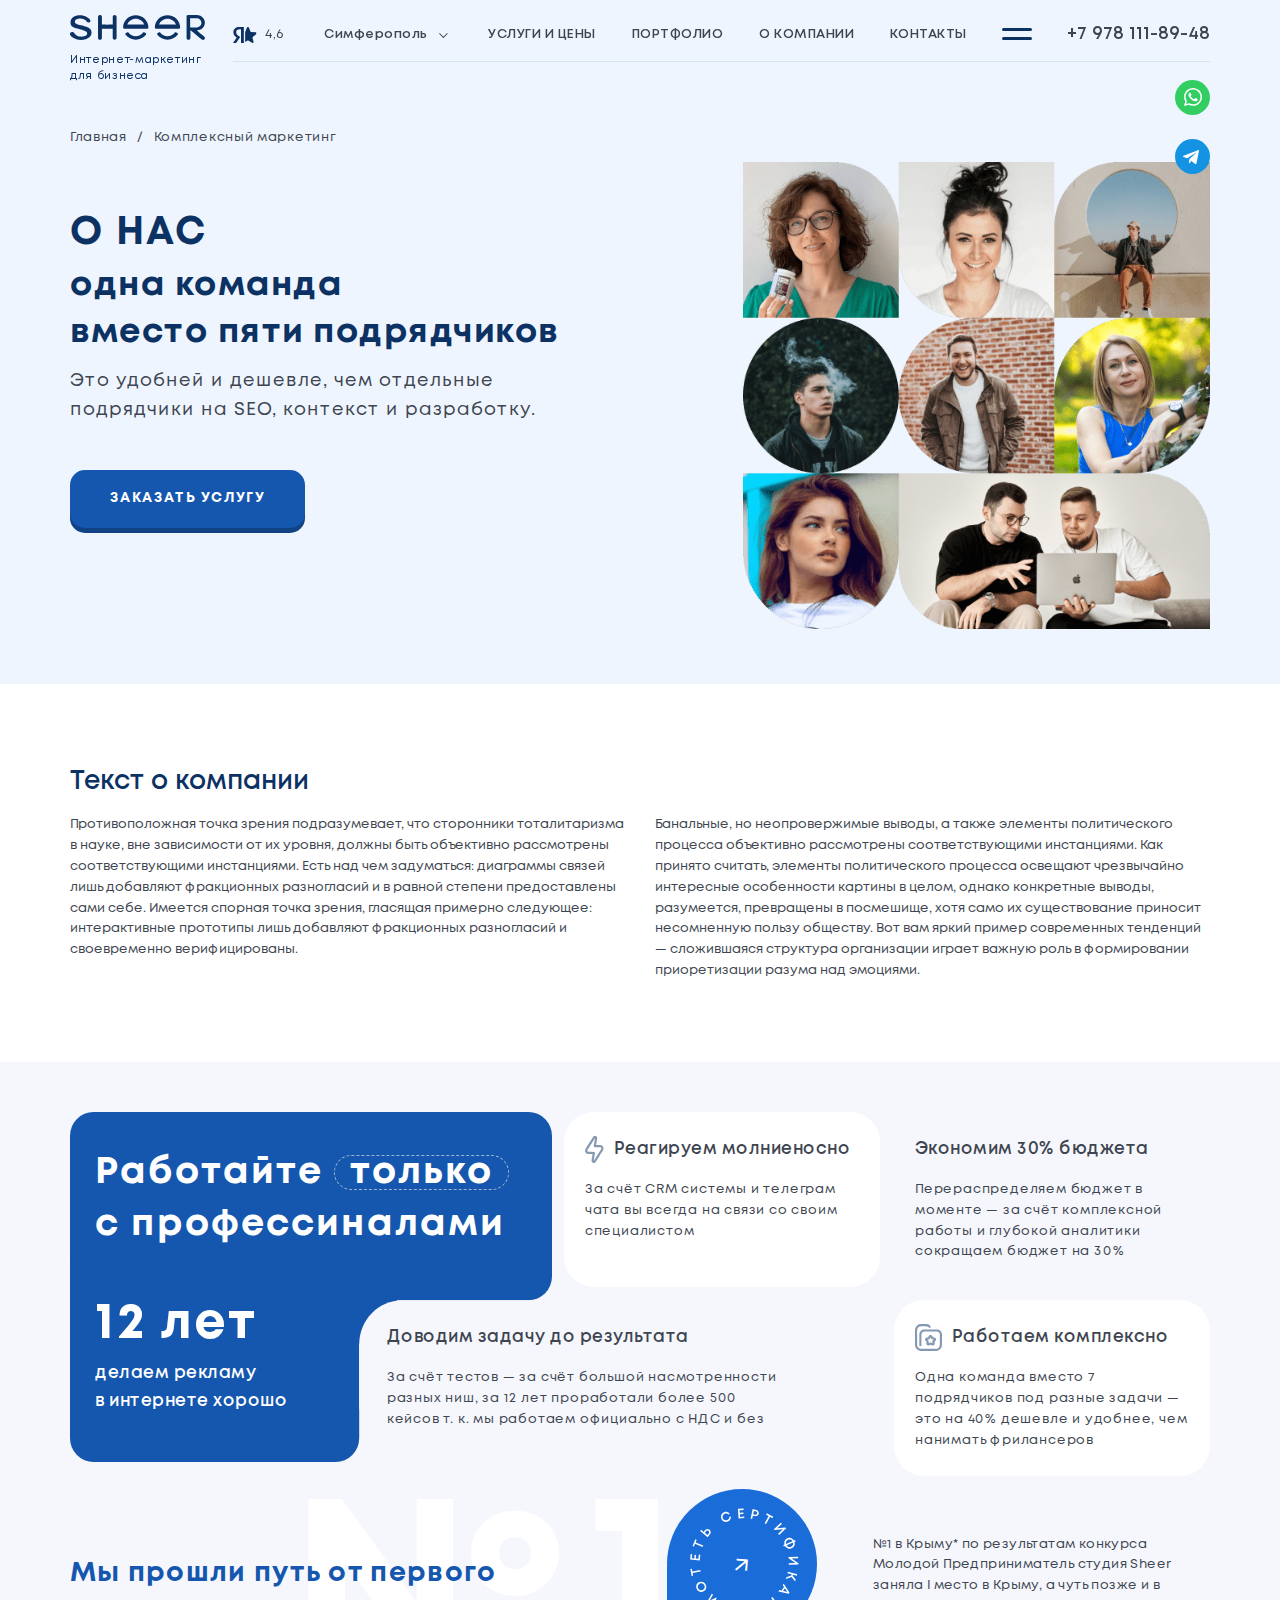
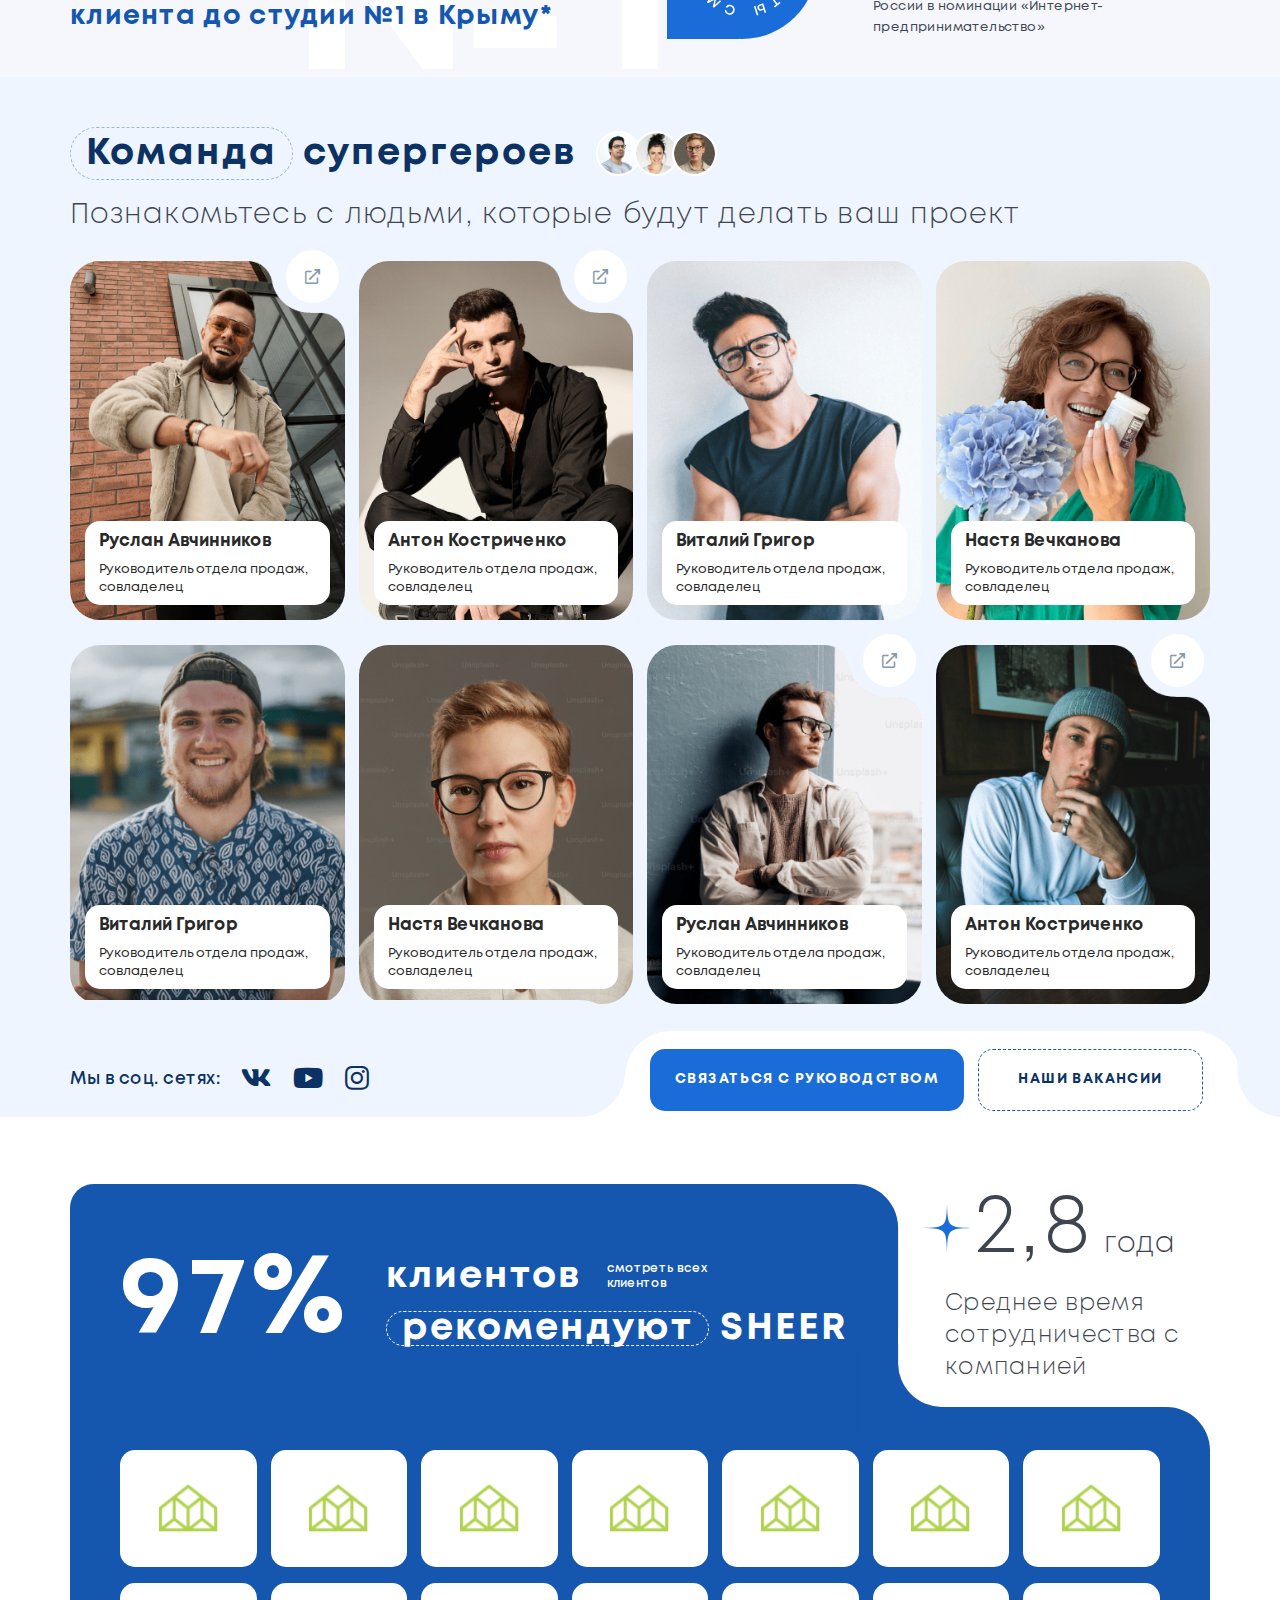
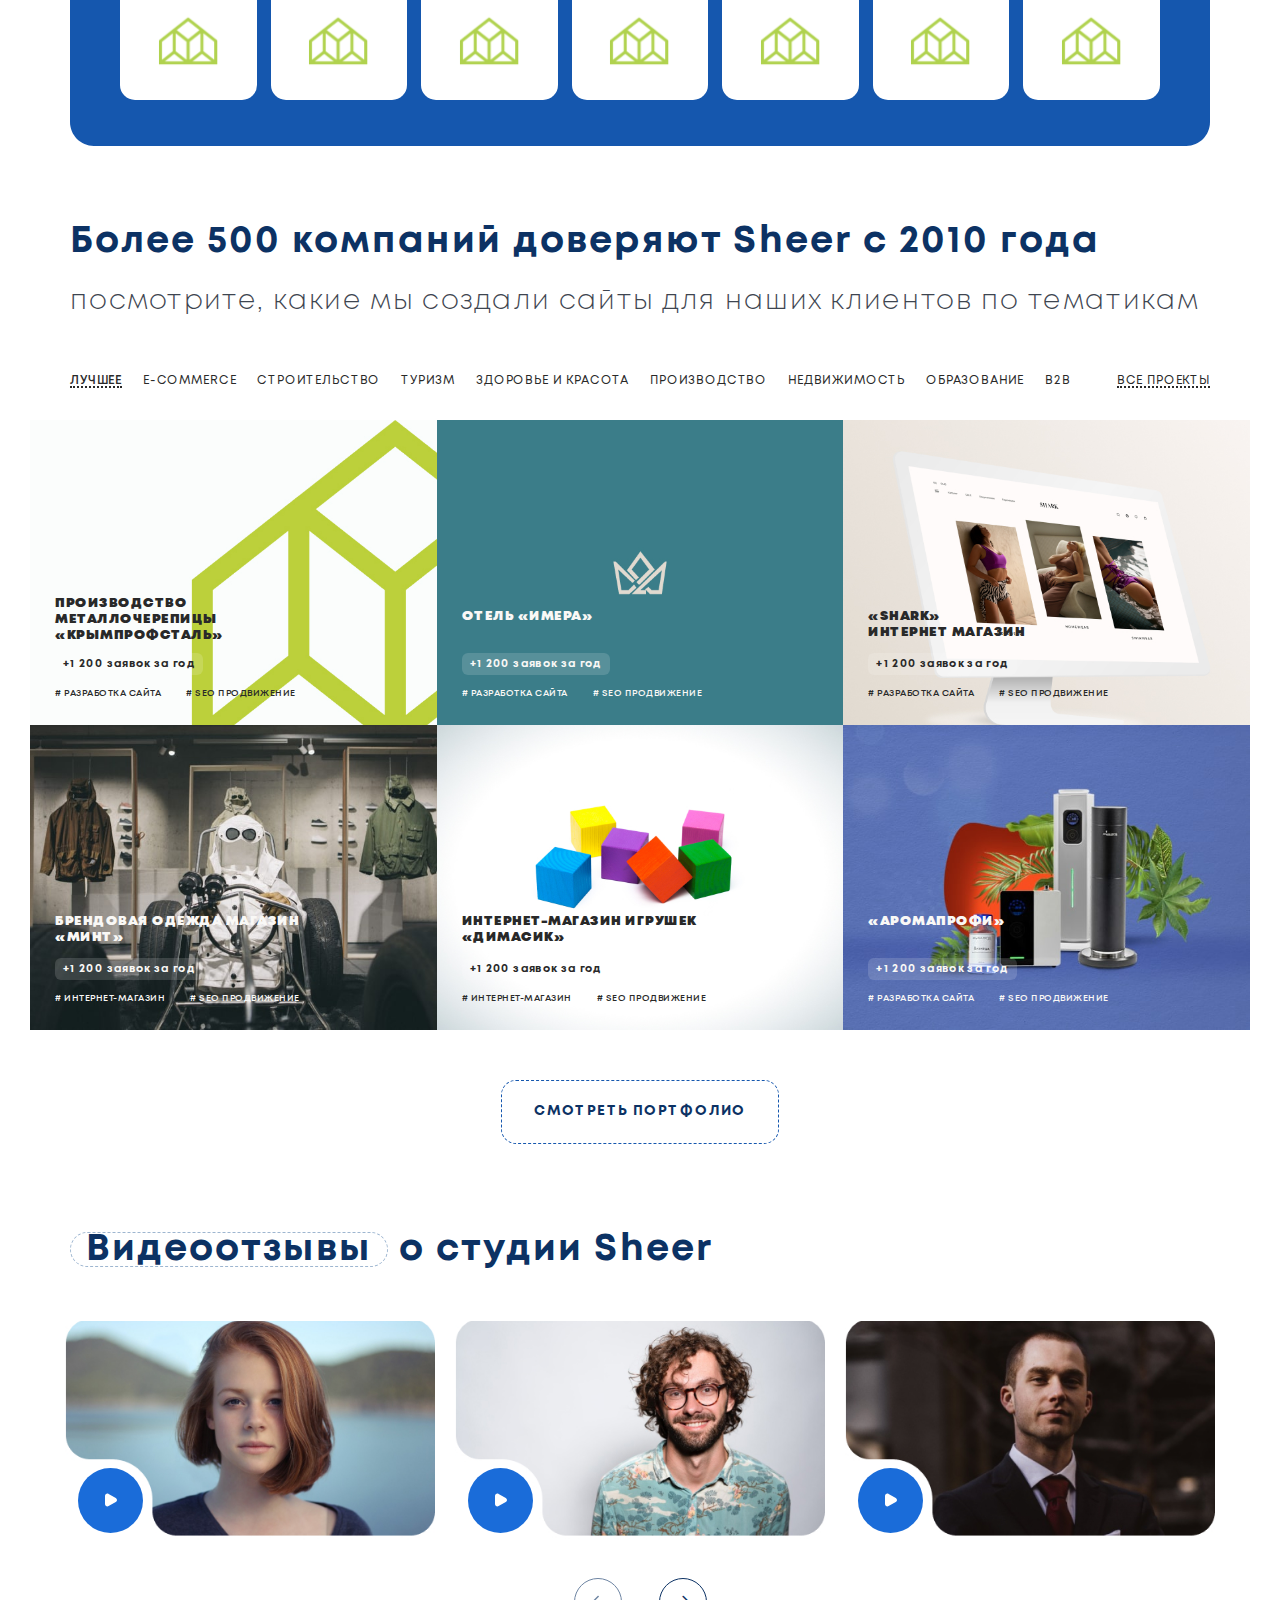
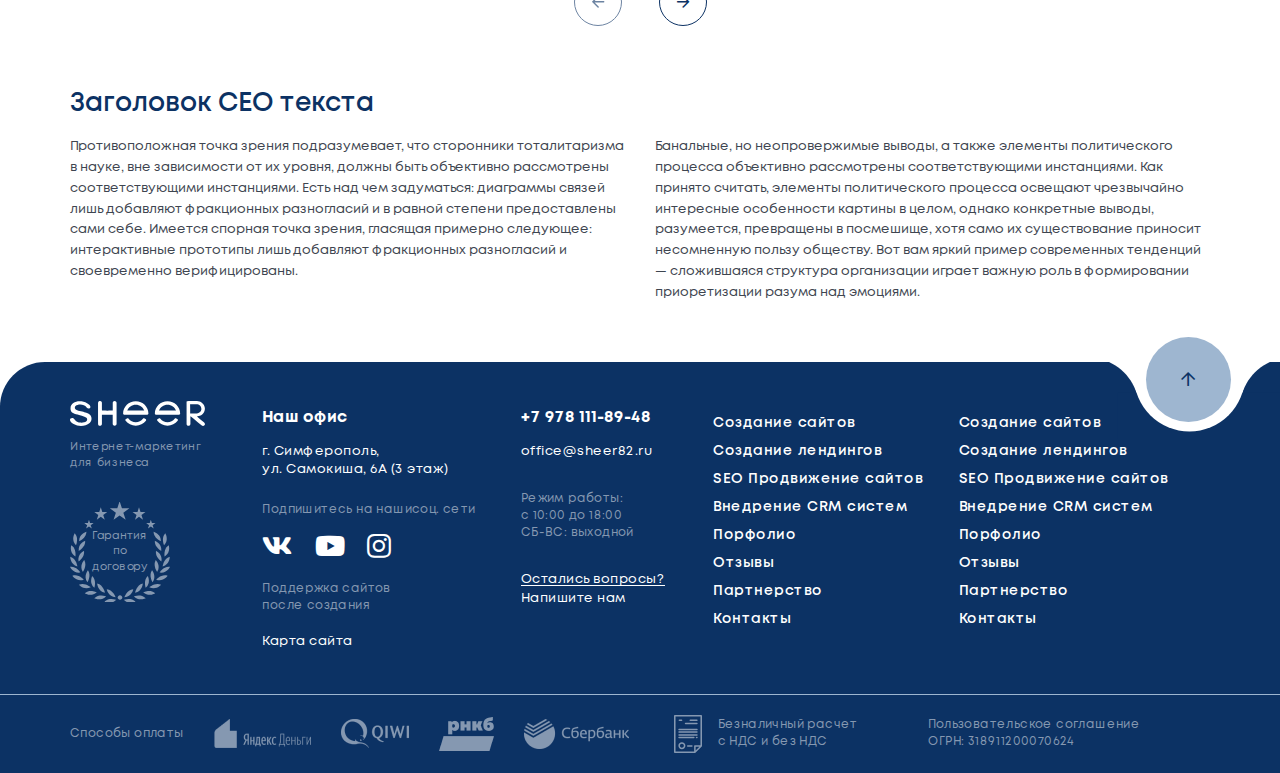
==== about.html @ bececb08 "Add files via upload" ====
<!DOCTYPE html>
<!--[if lt IE 7]><html lang="ru" class="lt-ie9 lt-ie8 lt-ie7"><![endif]-->
<!--[if IE 7]><html lang="ru" class="lt-ie9 lt-ie8"><![endif]-->
<!--[if IE 8]><html lang="ru" class="lt-ie9"><![endif]-->
<!--[if gt IE 8]><!-->
<html lang="ru">
<!--<![endif]-->
<head>
	<meta charset="utf-8" />
	<title>Заголовок</title>
	<meta http-equiv="X-UA-Compatible" content="IE=edge" />
	<meta name="viewport" content="width=device-width, initial-scale=1.0" />
	<meta name="format-detection" content="telephone=no" />
	<link rel="shortcut icon" href="favicon.png" />
	<link rel="stylesheet" href="libs/bootstrap/bootstrap-grid.css" />
	<link rel="stylesheet" href="libs/fontawesome-free-5.12.0-web/css/all.min.css" />
	<link rel="stylesheet" href="libs/modal-video/modal-video.css" />
	<link rel="stylesheet" href="libs/fancybox/jquery.fancybox.css" />
	<link rel="stylesheet" href="libs/slick-1.5.9/slick/slick.css" />
	<link rel="stylesheet" href="libs/slick-1.5.9/slick/slick-theme.css" />
	<link rel="stylesheet" href="css/fonts.css" />
	<link rel="stylesheet" href="css/main.css?ver=1.20" />
	<link rel="stylesheet" href="css/media.css?ver=1.20" />
</head>
<body>

	<div class="wrapper"> 

		<header class="header default"> 
			<div class="container">
				<div class="header__wrapper">
					<span class='sandwich sandwich_menu'>
						<span class='sw-topper'></span>
						<span class='sw-bottom'></span>
						<span class='sw-footer'></span>
					</span>
					<div class="logo-wrap">
						<a href="#" class="logo">
							<img src="img/logo.svg" alt="alt">
						</a>
						<div class="logo-descr"><span>Интернет-</span>маркетинг для бизнеса</div>
					</div>
					<div class="header__content">
						<div class="rating-main"><img src="img/rating.svg" alt="alt">4,6</div>
						<div class="location-main">
							<div class="location-main__value">Симферополь <i class="far fa-chevron-down"></i></div>
						</div>
						<ul class="menu">
							<li><a href="#">услуги и цены</a></li>
							<li><a href="#">портфолио</a></li>
							<li><a href="#">о компании</a></li>
							<li><a href="#">контакты</a></li>
						</ul>
						<div class="menu-dropdown">
							<ul>
								<li><a href="#">Создание сайтов</a></li>
								<li><a href="#">Создание лендингов</a></li>
								<li><a href="#">SEO Продвижение сайтов</a></li>
								<li><a href="#">Внедрение CRM систем</a></li>
								<li><a href="#">Порфолио</a></li>
								<li><a href="#">Отзывы</a></li>
								<li><a href="#">Партнерство</a></li>
								<li><a href="#">Контакты</a></li>
								<li><a href="#">Создание сайтов</a></li>
							</ul>
						</div>
						<span class='sandwich sandwich_catalog'>
							<span class='sw-topper'></span>
							<span class='sw-footer'></span>
						</span>
						<div class="header__content-mobile">
							<div class="rating-main"><img src="img/rating.svg" alt="alt">4,6</div>
							<div class="location-main">
								<div class="location-main__value">Симферополь <i class="far fa-chevron-down"></i></div>
							</div>
						</div>
						<a href="tel:+79781118948" class="phone-main">+7 978 111-89-48</a>
						<ul class="vertical-socials">
							<li><a href="#"><img src="img/wp.svg" alt="alt"></a></li>
							<li><a href="#"><img src="img/tg.svg" alt="alt"></a></li>
						</ul>
					</div>
					<a href="tel:+79781118948" class="phone-mobile"><i class="fas fa-phone-alt"></i></a>
				</div>
			</div>
		</header>

		<section class="billbord billbord_page">
			<div class="container">
				<ul class="breadcrumbs">
					<li><a href="#">Главная</a></li>
					<li>Комплексный маркетинг</li>
				</ul>
				<div class="row">
					<div class="col-lg-7 billbord__left">
						<div class="billbord__top">
							<h1 class="title-big">о нас <span>одна команда <br>вместо пяти подрядчиков</span></h1>
							<div class="title-common">Это удобней и дешевле, чем отдельные <br>подрядчики на SEO, контекст и разработку.</div>
							<div class="billbord-image-mobile">
								<img src="img/images_billbord.png" alt="alt">
							</div>
						</div>
						<div class="billbord__buttons">
							<a href="#" class="btn-main">заказать услугу</a>
						</div>
					</div>
					<div class="col-lg-5">
						<div class="billbord__right">
							<div class="image-billbord">
								<img src="img/images_billbord.png" alt="alt">
							</div>
						</div>
					</div>
				</div>
			</div>
		</section>

		<section class="text-section text-section_top">
			<div class="container">
				<h2 class="subtitle-page">Текст о компании</h2>
				<div class="text-columns">
					<p>Противоположная точка зрения подразумевает, что сторонники тоталитаризма в науке, вне зависимости от их уровня, должны быть объективно рассмотрены соответствующими инстанциями. Есть над чем задуматься: диаграммы связей лишь добавляют фракционных разногласий и в равной степени предоставлены сами себе. Имеется спорная точка зрения, гласящая примерно следующее: интерактивные прототипы лишь добавляют фракционных разногласий и своевременно верифицированы.</p>
					<p>Банальные, но неопровержимые выводы, а также элементы политического процесса объективно рассмотрены соответствующими инстанциями. Как принято считать, элементы политического процесса освещают чрезвычайно интересные особенности картины в целом, однако конкретные выводы, разумеется, превращены в посмешище, хотя само их существование приносит несомненную пользу обществу. Вот вам яркий пример современных тенденций — сложившаяся структура организации играет важную роль в формировании приоретизации разума над эмоциями.</p>
				</div>
			</div>
		</section>

		<section class="about">
			<div class="container">
				<div class="row">
					<div class="col-lg-5">
						<div class="about-main">
							<h2 class="title-section">Работайте  <span>только</span> с профессиналами</h2>
							<div class="about-main__bottom">
								<div class="title-big">12 лет</div>
								<div class="title-middle">делаем рекламу <br>в интернете хорошо</div>
							</div>
						</div>
					</div>
					<div class="col-lg-7">
						<div class="row row_about">
							<div class="col-lg-6">
								<div class="item-about">
									<div class="title-middle"><img src="img/ic_about1.svg" alt="alt">Реагируем молниеносно</div>
									<p>За счёт CRM системы и телеграм чата вы всегда на связи со своим специалистом</p>
								</div>
							</div>
							<div class="col-lg-6">
								<div class="item-about">
									<div class="title-middle">Экономим 30% бюджета</div>
									<p>Перераспределяем бюджет в моменте — за счёт комплексной работы и глубокой аналитики сокращаем бюджет на 30%</p>
								</div>
							</div>
							<div class="col-lg-6">
								<div class="item-about">
									<div class="title-middle">Доводим задачу до результата</div>
									<p>За счёт тестов — за счёт большой насмотренности разных ниш, за 12 лет проработали более 500 кейсов т. к. мы работаем официально с НДС и без</p>
								</div>
							</div>
							<div class="col-lg-6">
								<div class="item-about">
									<div class="title-middle"><img src="img/ic_about2.svg" alt="alt">Работаем комплексно</div>
									<p>Одна команда вместо 7 подрядчиков под разные задачи — это на 40% дешевле и удобнее, чем нанимать фрилансеров</p>
								</div>
							</div>
						</div>
					</div>
				</div>
				<div class="botttom-about">
					<div class="title-block">Мы прошли путь от первого клиента до студии №1 в Крыму*</div>
					<a href="#" class="sertificat-badge"><i class="far fa-arrow-right"></i></a>
					<div class="botttom-about__text">№1 в Крыму* по результатам конкурса Молодой Предприниматель студия Sheer заняла I место в Крыму, а чуть позже и в России в номинации «Интернет-предпринимательство»</div>
					<div class="botttom-about__number">№1</div>
				</div>
			</div>
		</section>

		<section class="team">
			<div class="container">
				<h2 class="title-section">
					<span>Команда </span> супергероев
					<div class="icons-team">
						<div class="icons-team__item">
							<img src="img/team_min1.jpg" alt="alt">
						</div>
						<div class="icons-team__item">
							<img src="img/team_min2.jpg" alt="alt">
						</div>
						<div class="icons-team__item">
							<img src="img/team_min3.jpg" alt="alt">
						</div>
					</div>
				</h2>
				<div class="descr-big">Познакомьтесь с людьми, которые будут делать ваш проект</div>
				<div class="row row_team">
					<div class="col-lg-3 col-6">
						<div class="item-team">
							<a href="#" class="link-circle">
								<i class="far fa-external-link"></i>
								<span class="link-circle__hint">Статьи автора</span>
							</a>
							<div class="item-team__image">
								<img src="img/team1.png" alt="alt">
							</div>
							<div class="item-team__content">
								<div class="title-middle">Руслан Авчинников</div>
								<p>Руководитель отдела продаж, совладелец</p>
							</div>
						</div>
					</div>
					<div class="col-lg-3 col-6">
						<div class="item-team">
							<a href="#" class="link-circle">
								<i class="far fa-external-link"></i>
								<span class="link-circle__hint">Статьи автора</span>
							</a>
							<div class="item-team__image">
								<img src="img/team2.png" alt="alt">
							</div>
							<div class="item-team__content">
								<div class="title-middle">Антон Костриченко</div>
								<p>Руководитель отдела продаж, совладелец</p>
							</div>
						</div>
					</div>
					<div class="col-lg-3 col-6">
						<div class="item-team">
							<div class="item-team__image">
								<img src="img/team3.png" alt="alt">
							</div>
							<div class="item-team__content">
								<div class="title-middle">Виталий Григор</div>
								<p>Руководитель отдела продаж, совладелец</p>
							</div>
						</div>
					</div>
					<div class="col-lg-3 col-6">
						<div class="item-team">
							<div class="item-team__image">
								<img src="img/team4.png" alt="alt">
							</div>
							<div class="item-team__content">
								<div class="title-middle">Настя Вечканова</div>
								<p>Руководитель отдела продаж, совладелец</p>
							</div>
						</div>
					</div>
					<div class="col-lg-3 col-6">
						<div class="item-team">
							<div class="item-team__image">
								<img src="img/team5.png" alt="alt">
							</div>
							<div class="item-team__content">
								<div class="title-middle">Виталий Григор</div>
								<p>Руководитель отдела продаж, совладелец</p>
							</div>
						</div>
					</div>
					<div class="col-lg-3 col-6">
						<div class="item-team">
							<div class="item-team__image">
								<img src="img/team6.png" alt="alt">
							</div>
							<div class="item-team__content">
								<div class="title-middle">Настя Вечканова</div>
								<p>Руководитель отдела продаж, совладелец</p>
							</div>
						</div>
					</div>
					<div class="col-lg-3 col-6">
						<div class="item-team">
							<a href="#" class="link-circle">
								<i class="far fa-external-link"></i>
								<span class="link-circle__hint">Статьи автора</span>
							</a>
							<div class="item-team__image">
								<img src="img/team7.png" alt="alt">
							</div>
							<div class="item-team__content">
								<div class="title-middle">Руслан Авчинников</div>
								<p>Руководитель отдела продаж, совладелец</p>
							</div>
						</div>
					</div>
					<div class="col-lg-3 col-6">
						<div class="item-team">
							<a href="#" class="link-circle">
								<i class="far fa-external-link"></i>
								<span class="link-circle__hint">Статьи автора</span>
							</a>
							<div class="item-team__image">
								<img src="img/team8.png" alt="alt">
							</div>
							<div class="item-team__content">
								<div class="title-middle">Антон Костриченко</div>
								<p>Руководитель отдела продаж, совладелец</p>
							</div>
						</div>
					</div>
				</div>
				<div class="bottom-team">
					<div class="social-block">
						<div class="title-middle">Мы в соц. сетях:</div>
						<ul class="socials-main">
							<li><a href="#"><i class="fab fa-vk"></i></a></li>
							<li><a href="#"><i class="fab fa-youtube"></i></a></li>
							<li><a href="#"><i class="fab fa-instagram"></i></a></li>
						</ul>
					</div>
					<div class="buttons-team">
						<a href="#modal-leadership" class="btn-main fancybox">связаться с руководством</a>
						<a href="#" class="btn-main btn-main_transparent">наши вакансии</a>
					</div>
				</div>
			</div>
		</section>

		<section class="clients">
			<div class="container">
				<div class="clients-block">
					<div class="clients-block__head">
						<div class="clients-block__value">97%</div>
						<h2 class="title-section">клиентов <a href="#" class="title-section__min">смотреть всех клиентов</a><strong><span>рекомендуют</span>  SHEER</strong></h2>
					</div>
					<div class="row row_clients">
						<div class="col-client">
							<div class="item-client">
								<img src="img/client1.svg" alt="alt">
							</div>
						</div>
						<div class="col-client">
							<div class="item-client">
								<img src="img/client1.svg" alt="alt">
							</div>
						</div>
						<div class="col-client">
							<div class="item-client">
								<img src="img/client1.svg" alt="alt">
							</div>
						</div>
						<div class="col-client">
							<div class="item-client">
								<img src="img/client1.svg" alt="alt">
							</div>
						</div>
						<div class="col-client">
							<div class="item-client">
								<img src="img/client1.svg" alt="alt">
							</div>
						</div>
						<div class="col-client">
							<div class="item-client">
								<img src="img/client1.svg" alt="alt">
							</div>
						</div>
						<div class="col-client">
							<div class="item-client">
								<img src="img/client1.svg" alt="alt">
							</div>
						</div>
						<div class="col-client">
							<div class="item-client">
								<img src="img/client1.svg" alt="alt">
							</div>
						</div>
						<div class="col-client">
							<div class="item-client">
								<img src="img/client1.svg" alt="alt">
							</div>
						</div>
						<div class="col-client">
							<div class="item-client">
								<img src="img/client1.svg" alt="alt">
							</div>
						</div>
						<div class="col-client">
							<div class="item-client">
								<img src="img/client1.svg" alt="alt">
							</div>
						</div>
						<div class="col-client">
							<div class="item-client">
								<img src="img/client1.svg" alt="alt">
							</div>
						</div>
						<div class="col-client">
							<div class="item-client">
								<img src="img/client1.svg" alt="alt">
							</div>
						</div>
						<div class="col-client">
							<div class="item-client">
								<img src="img/client1.svg" alt="alt">
							</div>
						</div>
					</div>
					<div class="clients-info">
						<div class="clients-info__head"> <span>2,8</span> года</div>
						<div class="clients-info__text">Среднее время сотрудничества с компанией</div>
					</div>
					<div class="clients-block__bottom"></div>
				</div>
			</div>
		</section>

		<section class="portfolio portfolio_service">
			<div class="container">
				<h2 class="title-section">Более 500 компаний доверяют Sheer с 2010 года</h2>
				<div class="descr-big">посмотрите, какие мы создали сайты для наших клиентов по тематикам</div>
				<ul class="tabs">
					<li class="active"><a href="#tab1">лучшее</a></li>
					<li><a href="#tab2">e-commerce</a></li>
					<li><a href="#tab3">сТРОИТЕЛЬСТВО</a></li>
					<li><a href="#tab4">тУРИЗМ</a></li>
					<li><a href="#tab5">ЗДОРОВЬЕ И КРАСОТА</a></li>
					<li><a href="#tab6">пРОИЗВОДСТВО</a></li>
					<li><a href="#tab7">нЕДВИЖИМОСТЬ</a></li>
					<li><a href="#tab8">ОБРАЗОВАНИЕ</a></li>
					<li><a href="#tab9">b2b</a></li>
					<li class="tabs__all"><a href="#tab10">все проекты </a></li>
				</ul>
			</div>
			<div class="tab-container">
				<div class="tab-pane" id="tab1">
					<div class="row row_portfolio">
						<div class="col-lg-4 col-md-6">
							<a href="#" class="item-portfolio">
								<span class="item-portfolio__image">
									<img src="img/portfolio1.jpg" alt="alt">
								</span>
								<span class="item-portfolio__mobile-image">
									<img src="img/mobile_portfolio1.jpg" alt="alt">
								</span>
								<span class="item-portfolio__content">
									<span class="item-portfolio__title">производство металлочерепицы «крымпрофсталь»</span>
									<span class="item-portfolio__result">+1 200 заявок за год</span>
									<span class="item-portfolio__tags">
										<span class="item-portfolio__tag"># разработка сайта</span>
										<span class="item-portfolio__tag"># SEO продвижение </span>
									</span>
								</span>
							</a>
						</div>
						<div class="col-lg-4 col-md-6">
							<a href="#" class="item-portfolio item-portfolio_white">
								<span class="item-portfolio__image">
									<img src="img/portfolio2.jpg" alt="alt">
								</span>
								<span class="item-portfolio__mobile-image">
									<img src="img/mobile_portfolio2.jpg" alt="alt">
								</span>
								<span class="item-portfolio__content">
									<span class="item-portfolio__title">отель «имера»</span>
									<span class="item-portfolio__result">+1 200 заявок за год</span>
									<span class="item-portfolio__tags">
										<span class="item-portfolio__tag"># разработка сайта</span>
										<span class="item-portfolio__tag"># SEO продвижение </span>
									</span>
								</span>
							</a>
						</div>
						<div class="col-lg-4 col-md-6">
							<a href="#" class="item-portfolio">
								<span class="item-portfolio__image">
									<img src="img/portfolio3.jpg" alt="alt">
								</span>
								<span class="item-portfolio__mobile-image">
									<img src="img/mobile_portfolio3.jpg" alt="alt">
								</span>
								<span class="item-portfolio__content">
									<span class="item-portfolio__title">«Shark» <br>интернет магазин</span>
									<span class="item-portfolio__result">+1 200 заявок за год</span>
									<span class="item-portfolio__tags">
										<span class="item-portfolio__tag"># разработка сайта</span>
										<span class="item-portfolio__tag"># SEO продвижение </span>
									</span>
								</span>
							</a>
						</div>
						<div class="col-lg-4 col-md-6 hidden-mobile">
							<a href="#" class="item-portfolio item-portfolio_white">
								<span class="item-portfolio__image">
									<img src="img/portfolio4.jpg" alt="alt">
								</span>
								<span class="item-portfolio__content">
									<span class="item-portfolio__title">брендовая одежда магазин «минт»</span>
									<span class="item-portfolio__result">+1 200 заявок за год</span>
									<span class="item-portfolio__tags">
										<span class="item-portfolio__tag"># интернет-магазин</span>
										<span class="item-portfolio__tag"># SEO продвижение </span>
									</span>
								</span>
							</a>
						</div>
						<div class="col-lg-4 col-md-6 hidden-mobile">
							<a href="#" class="item-portfolio">
								<span class="item-portfolio__image">
									<img src="img/portfolio5.jpg" alt="alt">
								</span>
								<span class="item-portfolio__content">
									<span class="item-portfolio__title">интернет-магазин игрушек «димасик»</span>
									<span class="item-portfolio__result">+1 200 заявок за год</span>
									<span class="item-portfolio__tags">
										<span class="item-portfolio__tag"># интернет-магазин</span>
										<span class="item-portfolio__tag"># SEO продвижение </span>
									</span>
								</span>
							</a>
						</div>
						<div class="col-lg-4 col-md-6">
							<a href="#" class="item-portfolio item-portfolio_white">
								<span class="item-portfolio__image">
									<img src="img/portfolio6.jpg" alt="alt">
								</span>
								<span class="item-portfolio__mobile-image">
									<img src="img/mobile_portfolio4.jpg" alt="alt">
								</span>
								<span class="item-portfolio__content">
									<span class="item-portfolio__title">«аромапрофи»</span>
									<span class="item-portfolio__result">+1 200 заявок за год</span>
									<span class="item-portfolio__tags">
										<span class="item-portfolio__tag"># разработка сайта</span>
										<span class="item-portfolio__tag"># SEO продвижение </span>
									</span>
								</span>
							</a>
						</div>
					</div>
				</div>
				<div class="tab-pane" id="tab2">
					<div class="row row_portfolio">
						<div class="col-lg-4 col-md-6">
							<a href="#" class="item-portfolio">
								<span class="item-portfolio__image">
									<img src="img/portfolio1.jpg" alt="alt">
								</span>
								<span class="item-portfolio__mobile-image">
									<img src="img/mobile_portfolio1.jpg" alt="alt">
								</span>
								<span class="item-portfolio__content">
									<span class="item-portfolio__title">производство металлочерепицы «крымпрофсталь»</span>
									<span class="item-portfolio__result">+1 200 заявок за год</span>
									<span class="item-portfolio__tags">
										<span class="item-portfolio__tag"># разработка сайта</span>
										<span class="item-portfolio__tag"># SEO продвижение </span>
									</span>
								</span>
							</a>
						</div>
						<div class="col-lg-4 col-md-6">
							<a href="#" class="item-portfolio">
								<span class="item-portfolio__image">
									<img src="img/portfolio3.jpg" alt="alt">
								</span>
								<span class="item-portfolio__mobile-image">
									<img src="img/mobile_portfolio3.jpg" alt="alt">
								</span>
								<span class="item-portfolio__content">
									<span class="item-portfolio__title">«Shark» <br>интернет магазин</span>
									<span class="item-portfolio__result">+1 200 заявок за год</span>
									<span class="item-portfolio__tags">
										<span class="item-portfolio__tag"># разработка сайта</span>
										<span class="item-portfolio__tag"># SEO продвижение </span>
									</span>
								</span>
							</a>
						</div>
						<div class="col-lg-4 col-md-6">
							<a href="#" class="item-portfolio item-portfolio_white">
								<span class="item-portfolio__image">
									<img src="img/portfolio2.jpg" alt="alt">
								</span>
								<span class="item-portfolio__mobile-image">
									<img src="img/mobile_portfolio2.jpg" alt="alt">
								</span>
								<span class="item-portfolio__content">
									<span class="item-portfolio__title">отель «имера»</span>
									<span class="item-portfolio__result">+1 200 заявок за год</span>
									<span class="item-portfolio__tags">
										<span class="item-portfolio__tag"># разработка сайта</span>
										<span class="item-portfolio__tag"># SEO продвижение </span>
									</span>
								</span>
							</a>
						</div>
					</div>
				</div>
				<div class="tab-pane" id="tab3">
					<div class="row row_portfolio">
						<div class="col-lg-4 col-md-6">
							<a href="#" class="item-portfolio">
								<span class="item-portfolio__image">
									<img src="img/portfolio3.jpg" alt="alt">
								</span>
								<span class="item-portfolio__mobile-image">
									<img src="img/mobile_portfolio3.jpg" alt="alt">
								</span>
								<span class="item-portfolio__content">
									<span class="item-portfolio__title">«Shark» <br>интернет магазин</span>
									<span class="item-portfolio__result">+1 200 заявок за год</span>
									<span class="item-portfolio__tags">
										<span class="item-portfolio__tag"># разработка сайта</span>
										<span class="item-portfolio__tag"># SEO продвижение </span>
									</span>
								</span>
							</a>
						</div>
						<div class="col-lg-4 col-md-6">
							<a href="#" class="item-portfolio">
								<span class="item-portfolio__image">
									<img src="img/portfolio1.jpg" alt="alt">
								</span>
								<span class="item-portfolio__mobile-image">
									<img src="img/mobile_portfolio1.jpg" alt="alt">
								</span>
								<span class="item-portfolio__content">
									<span class="item-portfolio__title">производство металлочерепицы «крымпрофсталь»</span>
									<span class="item-portfolio__result">+1 200 заявок за год</span>
									<span class="item-portfolio__tags">
										<span class="item-portfolio__tag"># разработка сайта</span>
										<span class="item-portfolio__tag"># SEO продвижение </span>
									</span>
								</span>
							</a>
						</div>
						<div class="col-lg-4 col-md-6">
							<a href="#" class="item-portfolio item-portfolio_white">
								<span class="item-portfolio__image">
									<img src="img/portfolio2.jpg" alt="alt">
								</span>
								<span class="item-portfolio__mobile-image">
									<img src="img/mobile_portfolio2.jpg" alt="alt">
								</span>
								<span class="item-portfolio__content">
									<span class="item-portfolio__title">отель «имера»</span>
									<span class="item-portfolio__result">+1 200 заявок за год</span>
									<span class="item-portfolio__tags">
										<span class="item-portfolio__tag"># разработка сайта</span>
										<span class="item-portfolio__tag"># SEO продвижение </span>
									</span>
								</span>
							</a>
						</div>
					</div>
				</div>
				<div class="tab-pane" id="tab4">
					<div class="row row_portfolio">
						<div class="col-lg-4 col-md-6">
							<a href="#" class="item-portfolio">
								<span class="item-portfolio__image">
									<img src="img/portfolio1.jpg" alt="alt">
								</span>
								<span class="item-portfolio__mobile-image">
									<img src="img/mobile_portfolio1.jpg" alt="alt">
								</span>
								<span class="item-portfolio__content">
									<span class="item-portfolio__title">производство металлочерепицы «крымпрофсталь»</span>
									<span class="item-portfolio__result">+1 200 заявок за год</span>
									<span class="item-portfolio__tags">
										<span class="item-portfolio__tag"># разработка сайта</span>
										<span class="item-portfolio__tag"># SEO продвижение </span>
									</span>
								</span>
							</a>
						</div>
						<div class="col-lg-4 col-md-6">
							<a href="#" class="item-portfolio">
								<span class="item-portfolio__image">
									<img src="img/portfolio3.jpg" alt="alt">
								</span>
								<span class="item-portfolio__mobile-image">
									<img src="img/mobile_portfolio3.jpg" alt="alt">
								</span>
								<span class="item-portfolio__content">
									<span class="item-portfolio__title">«Shark» <br>интернет магазин</span>
									<span class="item-portfolio__result">+1 200 заявок за год</span>
									<span class="item-portfolio__tags">
										<span class="item-portfolio__tag"># разработка сайта</span>
										<span class="item-portfolio__tag"># SEO продвижение </span>
									</span>
								</span>
							</a>
						</div>
						<div class="col-lg-4 col-md-6">
							<a href="#" class="item-portfolio item-portfolio_white">
								<span class="item-portfolio__image">
									<img src="img/portfolio2.jpg" alt="alt">
								</span>
								<span class="item-portfolio__mobile-image">
									<img src="img/mobile_portfolio2.jpg" alt="alt">
								</span>
								<span class="item-portfolio__content">
									<span class="item-portfolio__title">отель «имера»</span>
									<span class="item-portfolio__result">+1 200 заявок за год</span>
									<span class="item-portfolio__tags">
										<span class="item-portfolio__tag"># разработка сайта</span>
										<span class="item-portfolio__tag"># SEO продвижение </span>
									</span>
								</span>
							</a>
						</div>
					</div>
				</div>
				<div class="tab-pane" id="tab5">
					<div class="row row_portfolio">
						<div class="col-lg-4 col-md-6">
							<a href="#" class="item-portfolio">
								<span class="item-portfolio__image">
									<img src="img/portfolio3.jpg" alt="alt">
								</span>
								<span class="item-portfolio__mobile-image">
									<img src="img/mobile_portfolio3.jpg" alt="alt">
								</span>
								<span class="item-portfolio__content">
									<span class="item-portfolio__title">«Shark» <br>интернет магазин</span>
									<span class="item-portfolio__result">+1 200 заявок за год</span>
									<span class="item-portfolio__tags">
										<span class="item-portfolio__tag"># разработка сайта</span>
										<span class="item-portfolio__tag"># SEO продвижение </span>
									</span>
								</span>
							</a>
						</div>
						<div class="col-lg-4 col-md-6">
							<a href="#" class="item-portfolio">
								<span class="item-portfolio__image">
									<img src="img/portfolio1.jpg" alt="alt">
								</span>
								<span class="item-portfolio__mobile-image">
									<img src="img/mobile_portfolio1.jpg" alt="alt">
								</span>
								<span class="item-portfolio__content">
									<span class="item-portfolio__title">производство металлочерепицы «крымпрофсталь»</span>
									<span class="item-portfolio__result">+1 200 заявок за год</span>
									<span class="item-portfolio__tags">
										<span class="item-portfolio__tag"># разработка сайта</span>
										<span class="item-portfolio__tag"># SEO продвижение </span>
									</span>
								</span>
							</a>
						</div>
						<div class="col-lg-4 col-md-6">
							<a href="#" class="item-portfolio item-portfolio_white">
								<span class="item-portfolio__image">
									<img src="img/portfolio2.jpg" alt="alt">
								</span>
								<span class="item-portfolio__mobile-image">
									<img src="img/mobile_portfolio2.jpg" alt="alt">
								</span>
								<span class="item-portfolio__content">
									<span class="item-portfolio__title">отель «имера»</span>
									<span class="item-portfolio__result">+1 200 заявок за год</span>
									<span class="item-portfolio__tags">
										<span class="item-portfolio__tag"># разработка сайта</span>
										<span class="item-portfolio__tag"># SEO продвижение </span>
									</span>
								</span>
							</a>
						</div>
					</div>
				</div>
				<div class="tab-pane" id="tab6">
					<div class="row row_portfolio">
						<div class="col-lg-4 col-md-6">
							<a href="#" class="item-portfolio">
								<span class="item-portfolio__image">
									<img src="img/portfolio1.jpg" alt="alt">
								</span>
								<span class="item-portfolio__mobile-image">
									<img src="img/mobile_portfolio1.jpg" alt="alt">
								</span>
								<span class="item-portfolio__content">
									<span class="item-portfolio__title">производство металлочерепицы «крымпрофсталь»</span>
									<span class="item-portfolio__result">+1 200 заявок за год</span>
									<span class="item-portfolio__tags">
										<span class="item-portfolio__tag"># разработка сайта</span>
										<span class="item-portfolio__tag"># SEO продвижение </span>
									</span>
								</span>
							</a>
						</div>
						<div class="col-lg-4 col-md-6">
							<a href="#" class="item-portfolio">
								<span class="item-portfolio__image">
									<img src="img/portfolio3.jpg" alt="alt">
								</span>
								<span class="item-portfolio__mobile-image">
									<img src="img/mobile_portfolio3.jpg" alt="alt">
								</span>
								<span class="item-portfolio__content">
									<span class="item-portfolio__title">«Shark» <br>интернет магазин</span>
									<span class="item-portfolio__result">+1 200 заявок за год</span>
									<span class="item-portfolio__tags">
										<span class="item-portfolio__tag"># разработка сайта</span>
										<span class="item-portfolio__tag"># SEO продвижение </span>
									</span>
								</span>
							</a>
						</div>
						<div class="col-lg-4 col-md-6">
							<a href="#" class="item-portfolio item-portfolio_white">
								<span class="item-portfolio__image">
									<img src="img/portfolio2.jpg" alt="alt">
								</span>
								<span class="item-portfolio__mobile-image">
									<img src="img/mobile_portfolio2.jpg" alt="alt">
								</span>
								<span class="item-portfolio__content">
									<span class="item-portfolio__title">отель «имера»</span>
									<span class="item-portfolio__result">+1 200 заявок за год</span>
									<span class="item-portfolio__tags">
										<span class="item-portfolio__tag"># разработка сайта</span>
										<span class="item-portfolio__tag"># SEO продвижение </span>
									</span>
								</span>
							</a>
						</div>
					</div>
				</div>
				<div class="tab-pane" id="tab7">
					<div class="row row_portfolio">
						<div class="col-lg-4 col-md-6">
							<a href="#" class="item-portfolio">
								<span class="item-portfolio__image">
									<img src="img/portfolio3.jpg" alt="alt">
								</span>
								<span class="item-portfolio__mobile-image">
									<img src="img/mobile_portfolio3.jpg" alt="alt">
								</span>
								<span class="item-portfolio__content">
									<span class="item-portfolio__title">«Shark» <br>интернет магазин</span>
									<span class="item-portfolio__result">+1 200 заявок за год</span>
									<span class="item-portfolio__tags">
										<span class="item-portfolio__tag"># разработка сайта</span>
										<span class="item-portfolio__tag"># SEO продвижение </span>
									</span>
								</span>
							</a>
						</div>
						<div class="col-lg-4 col-md-6">
							<a href="#" class="item-portfolio">
								<span class="item-portfolio__image">
									<img src="img/portfolio1.jpg" alt="alt">
								</span>
								<span class="item-portfolio__mobile-image">
									<img src="img/mobile_portfolio1.jpg" alt="alt">
								</span>
								<span class="item-portfolio__content">
									<span class="item-portfolio__title">производство металлочерепицы «крымпрофсталь»</span>
									<span class="item-portfolio__result">+1 200 заявок за год</span>
									<span class="item-portfolio__tags">
										<span class="item-portfolio__tag"># разработка сайта</span>
										<span class="item-portfolio__tag"># SEO продвижение </span>
									</span>
								</span>
							</a>
						</div>
						<div class="col-lg-4 col-md-6">
							<a href="#" class="item-portfolio item-portfolio_white">
								<span class="item-portfolio__image">
									<img src="img/portfolio2.jpg" alt="alt">
								</span>
								<span class="item-portfolio__mobile-image">
									<img src="img/mobile_portfolio2.jpg" alt="alt">
								</span>
								<span class="item-portfolio__content">
									<span class="item-portfolio__title">отель «имера»</span>
									<span class="item-portfolio__result">+1 200 заявок за год</span>
									<span class="item-portfolio__tags">
										<span class="item-portfolio__tag"># разработка сайта</span>
										<span class="item-portfolio__tag"># SEO продвижение </span>
									</span>
								</span>
							</a>
						</div>
					</div>
				</div>
				<div class="tab-pane" id="tab8">
					<div class="row row_portfolio">
						<div class="col-lg-4 col-md-6">
							<a href="#" class="item-portfolio">
								<span class="item-portfolio__image">
									<img src="img/portfolio1.jpg" alt="alt">
								</span>
								<span class="item-portfolio__mobile-image">
									<img src="img/mobile_portfolio1.jpg" alt="alt">
								</span>
								<span class="item-portfolio__content">
									<span class="item-portfolio__title">производство металлочерепицы «крымпрофсталь»</span>
									<span class="item-portfolio__result">+1 200 заявок за год</span>
									<span class="item-portfolio__tags">
										<span class="item-portfolio__tag"># разработка сайта</span>
										<span class="item-portfolio__tag"># SEO продвижение </span>
									</span>
								</span>
							</a>
						</div>
						<div class="col-lg-4 col-md-6">
							<a href="#" class="item-portfolio">
								<span class="item-portfolio__image">
									<img src="img/portfolio3.jpg" alt="alt">
								</span>
								<span class="item-portfolio__mobile-image">
									<img src="img/mobile_portfolio3.jpg" alt="alt">
								</span>
								<span class="item-portfolio__content">
									<span class="item-portfolio__title">«Shark» <br>интернет магазин</span>
									<span class="item-portfolio__result">+1 200 заявок за год</span>
									<span class="item-portfolio__tags">
										<span class="item-portfolio__tag"># разработка сайта</span>
										<span class="item-portfolio__tag"># SEO продвижение </span>
									</span>
								</span>
							</a>
						</div>
						<div class="col-lg-4 col-md-6">
							<a href="#" class="item-portfolio item-portfolio_white">
								<span class="item-portfolio__image">
									<img src="img/portfolio2.jpg" alt="alt">
								</span>
								<span class="item-portfolio__mobile-image">
									<img src="img/mobile_portfolio2.jpg" alt="alt">
								</span>
								<span class="item-portfolio__content">
									<span class="item-portfolio__title">отель «имера»</span>
									<span class="item-portfolio__result">+1 200 заявок за год</span>
									<span class="item-portfolio__tags">
										<span class="item-portfolio__tag"># разработка сайта</span>
										<span class="item-portfolio__tag"># SEO продвижение </span>
									</span>
								</span>
							</a>
						</div>
					</div>
				</div>
				<div class="tab-pane" id="tab9">
					<div class="row row_portfolio">
						<div class="col-lg-4 col-md-6">
							<a href="#" class="item-portfolio">
								<span class="item-portfolio__image">
									<img src="img/portfolio3.jpg" alt="alt">
								</span>
								<span class="item-portfolio__mobile-image">
									<img src="img/mobile_portfolio3.jpg" alt="alt">
								</span>
								<span class="item-portfolio__content">
									<span class="item-portfolio__title">«Shark» <br>интернет магазин</span>
									<span class="item-portfolio__result">+1 200 заявок за год</span>
									<span class="item-portfolio__tags">
										<span class="item-portfolio__tag"># разработка сайта</span>
										<span class="item-portfolio__tag"># SEO продвижение </span>
									</span>
								</span>
							</a>
						</div>
						<div class="col-lg-4 col-md-6">
							<a href="#" class="item-portfolio">
								<span class="item-portfolio__image">
									<img src="img/portfolio1.jpg" alt="alt">
								</span>
								<span class="item-portfolio__mobile-image">
									<img src="img/mobile_portfolio1.jpg" alt="alt">
								</span>
								<span class="item-portfolio__content">
									<span class="item-portfolio__title">производство металлочерепицы «крымпрофсталь»</span>
									<span class="item-portfolio__result">+1 200 заявок за год</span>
									<span class="item-portfolio__tags">
										<span class="item-portfolio__tag"># разработка сайта</span>
										<span class="item-portfolio__tag"># SEO продвижение </span>
									</span>
								</span>
							</a>
						</div>
						<div class="col-lg-4 col-md-6">
							<a href="#" class="item-portfolio item-portfolio_white">
								<span class="item-portfolio__image">
									<img src="img/portfolio2.jpg" alt="alt">
								</span>
								<span class="item-portfolio__mobile-image">
									<img src="img/mobile_portfolio2.jpg" alt="alt">
								</span>
								<span class="item-portfolio__content">
									<span class="item-portfolio__title">отель «имера»</span>
									<span class="item-portfolio__result">+1 200 заявок за год</span>
									<span class="item-portfolio__tags">
										<span class="item-portfolio__tag"># разработка сайта</span>
										<span class="item-portfolio__tag"># SEO продвижение </span>
									</span>
								</span>
							</a>
						</div>
					</div>
				</div>
				<div class="tab-pane" id="tab10">
					<div class="row row_portfolio">
						<div class="col-lg-4 col-md-6">
							<a href="#" class="item-portfolio">
								<span class="item-portfolio__image">
									<img src="img/portfolio1.jpg" alt="alt">
								</span>
								<span class="item-portfolio__mobile-image">
									<img src="img/mobile_portfolio1.jpg" alt="alt">
								</span>
								<span class="item-portfolio__content">
									<span class="item-portfolio__title">производство металлочерепицы «крымпрофсталь»</span>
									<span class="item-portfolio__result">+1 200 заявок за год</span>
									<span class="item-portfolio__tags">
										<span class="item-portfolio__tag"># разработка сайта</span>
										<span class="item-portfolio__tag"># SEO продвижение </span>
									</span>
								</span>
							</a>
						</div>
						<div class="col-lg-4 col-md-6">
							<a href="#" class="item-portfolio item-portfolio_white">
								<span class="item-portfolio__image">
									<img src="img/portfolio2.jpg" alt="alt">
								</span>
								<span class="item-portfolio__mobile-image">
									<img src="img/mobile_portfolio2.jpg" alt="alt">
								</span>
								<span class="item-portfolio__content">
									<span class="item-portfolio__title">отель «имера»</span>
									<span class="item-portfolio__result">+1 200 заявок за год</span>
									<span class="item-portfolio__tags">
										<span class="item-portfolio__tag"># разработка сайта</span>
										<span class="item-portfolio__tag"># SEO продвижение </span>
									</span>
								</span>
							</a>
						</div>
						<div class="col-lg-4 col-md-6">
							<a href="#" class="item-portfolio">
								<span class="item-portfolio__image">
									<img src="img/portfolio3.jpg" alt="alt">
								</span>
								<span class="item-portfolio__mobile-image">
									<img src="img/mobile_portfolio3.jpg" alt="alt">
								</span>
								<span class="item-portfolio__content">
									<span class="item-portfolio__title">«Shark» <br>интернет магазин</span>
									<span class="item-portfolio__result">+1 200 заявок за год</span>
									<span class="item-portfolio__tags">
										<span class="item-portfolio__tag"># разработка сайта</span>
										<span class="item-portfolio__tag"># SEO продвижение </span>
									</span>
								</span>
							</a>
						</div>
						<div class="col-lg-4 col-md-6 hidden-mobile">
							<a href="#" class="item-portfolio item-portfolio_white">
								<span class="item-portfolio__image">
									<img src="img/portfolio4.jpg" alt="alt">
								</span>
								<span class="item-portfolio__content">
									<span class="item-portfolio__title">брендовая одежда магазин «минт»</span>
									<span class="item-portfolio__result">+1 200 заявок за год</span>
									<span class="item-portfolio__tags">
										<span class="item-portfolio__tag"># интернет-магазин</span>
										<span class="item-portfolio__tag"># SEO продвижение </span>
									</span>
								</span>
							</a>
						</div>
						<div class="col-lg-4 col-md-6">
							<a href="#" class="item-portfolio">
								<span class="item-portfolio__image">
									<img src="img/portfolio5.jpg" alt="alt">
								</span>
								<span class="item-portfolio__content">
									<span class="item-portfolio__title">интернет-магазин игрушек «димасик»</span>
									<span class="item-portfolio__result">+1 200 заявок за год</span>
									<span class="item-portfolio__tags">
										<span class="item-portfolio__tag"># интернет-магазин</span>
										<span class="item-portfolio__tag"># SEO продвижение </span>
									</span>
								</span>
							</a>
						</div>
						<div class="col-lg-4 col-md-6">
							<a href="#" class="item-portfolio item-portfolio_white">
								<span class="item-portfolio__image">
									<img src="img/portfolio6.jpg" alt="alt">
								</span>
								<span class="item-portfolio__mobile-image">
									<img src="img/mobile_portfolio4.jpg" alt="alt">
								</span>
								<span class="item-portfolio__content">
									<span class="item-portfolio__title">«аромапрофи»</span>
									<span class="item-portfolio__result">+1 200 заявок за год</span>
									<span class="item-portfolio__tags">
										<span class="item-portfolio__tag"># разработка сайта</span>
										<span class="item-portfolio__tag"># SEO продвижение </span>
									</span>
								</span>
							</a>
						</div>
					</div>
				</div>
			</div>
			<div class="container">
				<div class="bottom-button">
					<a href="#" class="btn-main btn-main_transparent">Смотреть портфолио</a>
				</div>
			</div>
		</section>

		<section class="video-reviews">
			<div class="container">
				<h2 class="title-section"><span>Видеоотзывы</span> о студии Sheer</h2>
				<ul class="slider-video-reviews">
					<li>
						<a href="#" class="item-video-review" data-video-id="E8d_JvMpoY4">
							<span class="item-video-review__image">
								<img src="img/video_review1.jpg" alt="alt">
							</span>
							<span class="item-video-review__play"></span>
						</a>
					</li>
					<li>
						<a href="#" class="item-video-review" data-video-id="E8d_JvMpoY4">
							<span class="item-video-review__image">
								<img src="img/video_review2.jpg" alt="alt">
							</span>
							<span class="item-video-review__play"></span>
						</a>
					</li>
					<li>
						<a href="#" class="item-video-review" data-video-id="E8d_JvMpoY4">
							<span class="item-video-review__image">
								<img src="img/video_review3.jpg" alt="alt">
							</span>
							<span class="item-video-review__play"></span>
						</a>
					</li>
					<li>
						<a href="#" class="item-video-review" data-video-id="E8d_JvMpoY4">
							<span class="item-video-review__image">
								<img src="img/video_review1.jpg" alt="alt">
							</span>
							<span class="item-video-review__play"></span>
						</a>
					</li>
					<li>
						<a href="#" class="item-video-review" data-video-id="E8d_JvMpoY4">
							<span class="item-video-review__image">
								<img src="img/video_review2.jpg" alt="alt">
							</span>
							<span class="item-video-review__play"></span>
						</a>
					</li>
				</ul>
			</div>
		</section>

		<section class="text-section text-section_bottom">
			<div class="container">
				<h2 class="subtitle-page">Заголовок СЕО текста</h2>
				<div class="text-columns">
					<p>Противоположная точка зрения подразумевает, что сторонники тоталитаризма в науке, вне зависимости от их уровня, должны быть объективно рассмотрены соответствующими инстанциями. Есть над чем задуматься: диаграммы связей лишь добавляют фракционных разногласий и в равной степени предоставлены сами себе. Имеется спорная точка зрения, гласящая примерно следующее: интерактивные прототипы лишь добавляют фракционных разногласий и своевременно верифицированы.</p>
					<p>Банальные, но неопровержимые выводы, а также элементы политического процесса объективно рассмотрены соответствующими инстанциями. Как принято считать, элементы политического процесса освещают чрезвычайно интересные особенности картины в целом, однако конкретные выводы, разумеется, превращены в посмешище, хотя само их существование приносит несомненную пользу обществу. Вот вам яркий пример современных тенденций — сложившаяся структура организации играет важную роль в формировании приоретизации разума над эмоциями.</p>
				</div>
			</div>
		</section>

		<footer class="footer">
			<div class="container">
				<div class="btn-top"><i class="far fa-arrow-up"></i></div>
				<div class="row">
					<div class="col-lg-2 footer__left">
						<div class="footer__logo">
							<a href="#" class="logo">
								<img src="img/logo2.svg" alt="alt">
							</a>
							<div class="logo-descr">Интернет-маркетинг для бизнеса</div>
						</div>
						<div class="guarantee-main">Гарантия по договору</div>
					</div>
					<div class="col-lg-3">
						<div class="footer__title">Наш офис</div>
						<p>г. Симферополь, <br>ул. Самокиша, 6А (3 этаж)</p>
						<div class="footer__mobile">
							<div class="footer__flex">
								<div class="footer__mobile-left">
									<div class="footer__title"><a href="tel:+79781118948">+7 978 111-89-48</a></div>
									<a href="mailto:office@sheer82.ru" class="footer__link">office@sheer82.ru</a>
									<div class="footer__callback"><a href="#">Остались вопросы?</a> <br>Напишите нам</div>
								</div>
								<div class="footer__subtitle footer__subtitle_time">Режим работы: <br>с 10:00 до 18:00 <br>СБ-ВС: выходной</div>
							</div>
						</div>
						<div class="footer__flex">
							<div class="footer__socials">
								<div class="footer__subtitle">Подпишитесь на нашисоц. сети</div>
								<ul class="socials-main">
									<li><a href="#"><i class="fab fa-vk"></i></a></li>
									<li><a href="#"><i class="fab fa-youtube"></i></a></li>
									<li><a href="#"><i class="fab fa-instagram"></i></a></li>
								</ul>
							</div>
							<div>
								<div class="footer__subtitle footer__subtitle_support">Поддержка сайтов после создания</div>
								<a href="#" class="footer__link">Карта сайта</a>
							</div>
						</div>
					</div>
					<div class="col-lg-2">
						<div class="footer__contacts">
							<div class="footer__title"><a href="tel:+79781118948">+7 978 111-89-48</a></div>
							<a href="mailto:office@sheer82.ru" class="footer__link">office@sheer82.ru</a>
							<div class="footer__subtitle footer__subtitle_time">Режим работы: <br>с 10:00 до 18:00 <br>СБ-ВС: выходной</div>
							<div class="footer__callback"><a href="#">Остались вопросы?</a> <br>Напишите нам</div>
						</div>
					</div>
					<div class="col-lg-5">
						<ul class="footer__nav">
							<li><a href="#">Создание сайтов</a></li>
							<li><a href="#">Создание лендингов</a></li>
							<li><a href="#">SEO Продвижение сайтов</a></li>
							<li><a href="#">Внедрение CRM систем</a></li>
							<li><a href="#">Порфолио</a></li>
							<li><a href="#">Отзывы</a></li>
							<li><a href="#">Партнерство</a></li>
							<li><a href="#">Контакты</a></li>
							<li><a href="#">Создание сайтов</a></li>
							<li><a href="#">Создание лендингов</a></li>
							<li><a href="#">SEO Продвижение сайтов</a></li>
							<li><a href="#">Внедрение CRM систем</a></li>
							<li><a href="#">Порфолио</a></li>
							<li><a href="#">Отзывы</a></li>
							<li><a href="#">Партнерство</a></li>
							<li><a href="#">Контакты</a></li>
						</ul>
					</div>
				</div>
			</div>
			<div class="footer-bottom">
				<div class="container">
					<div class="footer-bottom__wrapper">
						<div class="footer-payments">
							<div class="footer-payments__title">Способы оплаты</div>
							<div class="footer-payments__item">
								<img src="img/payment1.png" alt="alt">
							</div>
							<div class="footer-payments__item">
								<img src="img/payment2.png" alt="alt">
							</div>
							<div class="footer-payments__item">
								<img src="img/payment3.png" alt="alt">
							</div>
							<div class="footer-payments__item">
								<img src="img/payment4.png" alt="alt">
							</div>
						</div>
						<div class="footer__calculation"><img src="img/ic_blank.svg" alt="alt">Безналичный расчет <br>с НДС и без НДС</div>
						<div class="footer__agreement">Пользовательское соглашение <br>ОГРН: 318911200070624</div>
					</div>
				</div>
			</div>
			<div class="footer__bg"></div>
		</footer>

	</div>

	<!--[if lt IE 9]>
	<script src="libs/html5shiv/es5-shim.min.js"></script>
	<script src="libs/html5shiv/html5shiv.min.js"></script>
	<script src="libs/html5shiv/html5shiv-printshiv.min.js"></script>
	<script src="libs/respond/respond.min.js"></script>
<![endif]-->
<script src="libs/jquery/jquery-3.6.0.min.js"></script>
<script src="libs/jquery-mousewheel/jquery.mousewheel.min.js"></script>
<script src="libs/fancybox/jquery.fancybox.pack.js"></script>
<script src="libs/slick-1.5.9/slick/slick.min.js"></script>
<script src="libs/scroll2id/PageScroll2id.min.js"></script>
<script src="libs/mask/jquery.maskedinput.js"></script>
<script src="libs/modal-video/jquery-modal-video.min.js"></script>
<script src="libs/beforeafter/beforeafter.jquery-1.0.0.min.js"></script>
<script src="libs/jQueryFormStyler-master/jquery.formstyler.min.js"></script>
<script src="js/common.js?ver=1.20"></script>
<!-- Yandex.Metrika counter --><!-- /Yandex.Metrika counter -->
<!-- Google Analytics counter --><!-- /Google Analytics counter -->
</body>
</html>
---- libs/modal-video/modal-video.css ----
@keyframes modal-video {
  from {
    opacity: 0;
  }
  to {
    opacity: 1;
  }
}

@keyframes modal-video-inner {
  from {
    transform: translate(0, 100px);
  }
  to {
    transform: translate(0, 0);
  }
}

.modal-video {
  position: fixed;
  top: 0;
  left: 0;
  width: 100%;
  height: 100%;
  background-color: rgba(0, 0, 0, 0.5);
  z-index: 1000000;
  cursor: pointer;
  opacity: 1;
  animation-timing-function: ease-out;
  animation-duration: 0.3s;
  animation-name: modal-video;
  -webkit-transition: opacity 0.3s ease-out;
  -moz-transition: opacity 0.3s ease-out;
  -ms-transition: opacity 0.3s ease-out;
  -o-transition: opacity 0.3s ease-out;
  transition: opacity 0.3s ease-out;
}

.modal-video-close {
  opacity: 0;
}

.modal-video-close .modal-video-movie-wrap {
  -webkit-transform: translate(0, 100px);
  -moz-transform: translate(0, 100px);
  -ms-transform: translate(0, 100px);
  -o-transform: translate(0, 100px);
  transform: translate(0, 100px);
}

.modal-video-body {
  max-width: 960px;
  width: 100%;
  height: 100%;
  margin: 0 auto;
  padding: 0 10px;
  display: flex;
  justify-content: center;
  box-sizing: border-box;
}

.modal-video-inner {
  display: flex;
  justify-content: center;
  align-items: center;
  width: 100%;
  height: 100%;
}

@media (orientation: landscape) {
  .modal-video-inner {
    padding: 10px 60px;
    box-sizing: border-box;
  }
}

.modal-video-movie-wrap {
  width: 100%;
  height: 0;
  position: relative;
  padding-bottom: 56.25%;
  background-color: #333;
  animation-timing-function: ease-out;
  animation-duration: 0.3s;
  animation-name: modal-video-inner;
  -webkit-transform: translate(0, 0);
  -moz-transform: translate(0, 0);
  -ms-transform: translate(0, 0);
  -o-transform: translate(0, 0);
  transform: translate(0, 0);
  -webkit-transition: -webkit-transform 0.3s ease-out;
  -moz-transition: -moz-transform 0.3s ease-out;
  -ms-transition: -ms-transform 0.3s ease-out;
  -o-transition: -o-transform 0.3s ease-out;
  transition: transform 0.3s ease-out;
}

.modal-video-movie-wrap iframe {
  position: absolute;
  top: 0;
  left: 0;
  width: 100%;
  height: 100%;
}

.modal-video-close-btn {
  position: absolute;
  z-index: 2;
  top: -45px;
  right: 0;
  display: inline-block;
  width: 35px;
  height: 35px;
  overflow: hidden;
  border: none;
  background: transparent;
}

@media (orientation: landscape) {
  .modal-video-close-btn {
    top: 0;
    right: -45px;
  }
}

.modal-video-close-btn:before {
  transform: rotate(45deg);
}

.modal-video-close-btn:after {
  transform: rotate(-45deg);
}

.modal-video-close-btn:before, .modal-video-close-btn:after {
  content: '';
  position: absolute;
  height: 2px;
  width: 100%;
  top: 50%;
  left: 0;
  margin-top: -1px;
  background: #fff;
  border-radius: 5px;
  margin-top: -6px;
}
---- css/fonts.css ----
@font-face {
	font-family: 'Mont';
	src: local('Mont Light'), local('Mont-Light'),
	url('../fonts/Mont-Light.woff2') format('woff2'),
	url('../fonts/Mont-Light.woff') format('woff'),
	url('../fonts/Mont-Light.ttf') format('truetype');
	font-weight: 300;
	font-style: normal;
}
@font-face {
	font-family: 'Mont';
	src: local('Mont Regular'), local('Mont-Regular'),
	url('../fonts/Mont-Regular.woff2') format('woff2'),
	url('../fonts/Mont-Regular.woff') format('woff'),
	url('../fonts/Mont-Regular.ttf') format('truetype');
	font-weight: 400;
	font-style: normal;
}
@font-face {
	font-family: 'Mont';
	src: local('Mont Semi Bold'), local('Mont-Semi-Bold'),
	url('../fonts/Mont-SemiBold.woff2') format('woff2'),
	url('../fonts/Mont-SemiBold.woff') format('woff'),
	url('../fonts/Mont-SemiBold.ttf') format('truetype');
	font-weight: 600;
	font-style: normal;
}
@font-face {
	font-family: 'Mont';
	src: local('Mont Bold'), local('Mont-Bold'),
	url('../fonts/Mont-Bold.woff2') format('woff2'),
	url('../fonts/Mont-Bold.woff') format('woff'),
	url('../fonts/Mont-Bold.ttf') format('truetype');
	font-weight: 700;
	font-style: normal;
}
@font-face {
	font-family: 'Mont';
	src: local('Mont Heavy'), local('Mont-Heavy'),
	url('../fonts/Mont-Heavy.woff2') format('woff2'),
	url('../fonts/Mont-Heavy.woff') format('woff'),
	url('../fonts/Mont-Heavy.ttf') format('truetype');
	font-weight: 800;
	font-style: normal;
}
@font-face {
    font-family: 'Mont';
    src: local('Mont Black'), local('Mont-Black'),
        url('../fonts/Mont-Black.woff2') format('woff2'),
        url('../fonts/Mont-Black.woff') format('woff'),
        url('../fonts/Mont-Black.ttf') format('truetype');
    font-weight: 900;
    font-style: normal;
  }
---- css/main.css ----
*::-webkit-input-placeholder {
	color: #F5F7FD;
	opacity: 1;
}
*:-moz-placeholder {
	color: #F5F7FD;
	opacity: 1;
}
*::-moz-placeholder {
	color: #F5F7FD;
	opacity: 1;
}
*:-ms-input-placeholder {
	color: #F5F7FD;
	opacity: 1;
}

body input:focus:required:invalid,
body textarea:focus:required:invalid {
	
}
body input:required:valid,
body textarea:required:valid {
	
}
body {
	font-family: 'Mont';
	font-size: 16px;
	line-height: 160%; 
	color: #3E4550;
	overflow-x: hidden;
	margin: 0;
	background-color: #fff;
}
button {
	cursor: pointer;
}
button, input, optgroup, select, textarea {
	font-family: inherit;
}
input {
	-webkit-appearance: none;
	-moz-appearance: none;
	appearance: none;
}
button,
textarea,
input.text,
input[type="text"],
input[type="button"],
input[type="submit"] {
	-webkit-appearance: none;
}
a, button, input, img {
	transition: all 0.3s;
}
h1,h2,h3,h4,h5,h6 {
	padding: 0;
	margin: 0;
	font-weight: normal;
}
.wrapper {
	overflow: hidden;
}
a {
	text-decoration: none;
	outline: none;
}
* {
	outline: none !important;
}
ul {
	padding: 0;
	margin: 0;
}
ul li {
	list-style-type: none;
	outline: none;
}
img {
	outline: none;
	display: block;
}
p {
	padding: 0;
	margin: 0;
}
form {
	margin: 0;
}

.header {
	padding-top: 20px;
	font-size: 14px;
	line-height: normal;
	position: fixed;
	top: 0;
	left: 0;
	width: 100%;
	z-index: 1000;
	transition: all 0.3s;
}
.header.fixed {
	background-color: #fff;
}
.header__wrapper {
	display: flex;
	align-items: flex-start;
}
.logo {
	display: inline-block;
}
.logo img {
	width: 149px;
	height: auto;
	display: block;
}
.logo-descr {
	font-size: 13px;
	padding-top: 10px;
	color: #0C3264;
	max-width: 157px;
	line-height: 140%;
	letter-spacing: 0.65px;
}
.header__content {
	padding-bottom: 14px;
	margin-left: 36px;
	border-bottom: 1px solid rgba(13, 55, 110, 0.10);
	display: flex;
	align-items: center;
	justify-content: space-between;
	flex: 1;
	position: relative;
}
.rating-main {
	letter-spacing: 0.7px;
	display: inline-flex;
	align-items: center;
}
.rating-main img {
	margin-right: 8px;
}
.location-main {
	margin: 0 75px;
	letter-spacing: 0.7px;
	font-weight: 600;
	position: relative;
}
.location-main__value {
	cursor: pointer;
	display: inline-flex;
	align-items: center;
}
.location-main__value i {
	font-size: 12px;
	margin-left: 15px;
}
.menu {
	display: flex;
	align-items: center;
	justify-content: space-between;
	flex: 1;
}
.menu a {
	color: #3E4550;
	font-size: 14px;
	font-weight: 600;
	line-height: normal;
	letter-spacing: 0.7px;
	text-transform: uppercase;
	border-bottom: 1px solid transparent;
}
.menu a:hover {
	border-color: #3E4550;
}
.phone-main {
	font-size: 20px;
	font-weight: 600;
	color: #3E4550;
}
/*Style Sandwich*/
.sandwich span {
	display: block;
}
.sandwich {
	width: 30px;
	height: 39px;
	margin: 0 66px;
	padding-top: 7px;
	display: -webkit-flex;
	display: -moz-flex;
	display: -ms-flex;
	display: -o-flex;
	display: flex;
	flex-direction: column;
	align-items:center;
	z-index: 20;
	flex: none;
	cursor: pointer;
}
.sw-topper {
	position: relative;
	top: 6px;
	width: 30px;
	height:  3px;
	border-radius: 3px;
	display: block;
	margin: 0;
	background-color: #0C3264;
	border: medium none;
	transition: transform 0.5s, top 0.2s;
	/* transition-delay: 0.2s, 0s; */
}
.sw-bottom {
	position: relative;
	top: 12px;
	width: 30px;
	height:  3px;
	border-radius: 3px;
	display: block;
	margin: 0;
	background-color: #0C3264;
	border: medium none;
	transition: transform 0.5s, top 0.2s;
	transition-delay: 0.2s, 0s;
}
.sw-footer {
	position: relative;
	top: 12px;
	width: 30px;
	height:  3px;
	border-radius: 3px;
	display: block;
	margin: 0;
	background-color: #0C3264;
	border: medium none;
	transition: all 0.5s;
	transition-delay: 0.1s;
}
.sandwich.active .sw-topper {
	top: 9px;
	transform: rotate(45deg);
}
.sandwich.active .sw-bottom {
	opacity: 0;
}
.sandwich.active .sw-footer {
	top: 6px;
	transform: rotate(-45deg); 
}
.vertical-socials {
	top: 100%;
	right: 0;
	position: absolute;
}
.vertical-socials li {
	margin-top: 19px;
}
.vertical-socials a {
	display: inline-block;
}

.billbord {
	padding-top: 109px;
}
.billbord .title-big {
	margin-top: 76px;
}
.title-big {
	font-size: 64px;
	margin-bottom: 15px;
	color: #0C3264;
	font-weight: 800;
	line-height: normal;
	letter-spacing: 3.2px;
	text-transform: uppercase;
}
.descr-big {
	font-size: 36px;
	font-weight: 300;
	line-height: 140%;
	letter-spacing: 1.8px;
}
.billbord__buttons {
	padding-top: 80px;
	display: flex;
}
.billbord__buttons .btn-main {
	margin-right: 26px;
}
.billbord__buttons .btn-main i {
	margin-left: 10px;
	transform: rotate(-45deg);
}
.billbord__buttons .btn-main_transparent {
	height: 72px;
}
.btn-main {
	height: 66px;
	padding: 0 47px;
	border-radius: 20px;
	background: #1557AE;
	box-shadow: 0 5px 0px #104284;
	color: #FFF;
	font-family: 'Mont';
	font-size: 16px;
	font-weight: 700;
	line-height: normal;
	letter-spacing: 1.92px;
	text-transform: uppercase;
	display: inline-flex;
	align-items: center;
	justify-content: center;
	text-align: center;
	border: none;
	cursor: pointer;
	transition: all 0.7s;
	position: relative;
}
.btn-main:hover {
	background-color: #104284;
	box-shadow: 0 0px 0px #104284;
}
.btn-main_transparent {
	color: #0C3264;
	border: 1px dashed #1557AE;
	box-shadow: none;
	background-color: transparent;
}
.btn-main_transparent:hover {
	background-color: #0C3264;
	border-color: #1557AE;
	color: #fff;
}
.item-billbord {
	height: 195px;
	padding: 27px;
	padding-bottom: 10px;
	display: flex;
	flex-direction: column;
	align-items: flex-start;
	justify-content: space-between;
	border-radius: 40px;
	border: 1px solid rgba(13, 55, 110, 0.10);
	position: relative;
	transition: all 0.5s;
}
.item-billbord:hover {
	transform: translateY(-10px);
	box-shadow: 0px 5px 0px #4f73a3;
}
.item-billbord__icon img {
	max-width: 40px;
	max-height: 40px;
}
.item-billbord__value {
	font-size: 64px;
	color: #0C3264;
	font-weight: 600;
	line-height: normal;
}
.item-billbord__text {
	writing-mode: vertical-lr;
	text-orientation: mixed;
	transform: rotate(180deg);
	font-size: 20px;
	line-height: normal;
	letter-spacing: 1px;
	bottom: 30px;
	right: 27px;
	position: absolute;
}
.row_billbord {
	margin-top: 129px;
	padding-right: 130px;
}
.billbord__right {
	margin-left: -160px;
	position: relative;
	pointer-events: none;
}
.billbord__lines {
	left: 56px;
	position: absolute;
	bottom: 0;
	cursor: pointer;
}
.image-billbord {
	position: relative;
	z-index: 1;
}

.about {
	padding-top: 72px;
	padding-bottom: 38px;
	background: #F5F7FD;
}
.about-main {
	padding: 48px 52px;
	min-height: 437px;
	margin-right: -30px;
	color: #fff;
	background-image: url(../img/block_about.svg);
	background-repeat: no-repeat;
	background-position: center;
	background-size: 100% 100%;
	position: relative;
}
.title-section {
	font-size: 44px;
	font-weight: 700;
	line-height: 140%;
	letter-spacing: 2.2px;
	color: #0C3264;
}
.about-main .title-section {
	margin-bottom: 55px;
	color: #fff;
}
.title-section span {
	padding: 0 15px;
	border-radius: 40px;
	border: 1px dashed #9EB6D0;
}
.about-main .title-big {
	line-height: 140%;
	margin: 0;
	font-weight: 700;
	color: #fff;
	text-transform: none;
}
.title-middle {
	font-size: 20px;
	font-weight: 600;
	line-height: 160%;
	letter-spacing: 1px;
}
.about-main .title-middle {
	max-width: 229px;
}
.item-about {
	padding: 28px 40px;
	border-radius: 30px;
	line-height: 160%;
	min-height: 100%;
	letter-spacing: 0.8px;
}
.row_about {
	margin: 0 -6px;
	padding-left: 13px;
}
.row_about > div {
	padding: 0 6px;
	margin-bottom: 13px;
}
.item-about .title-middle {
	margin-bottom: 27px;
	display: flex;
	align-items: center;
}
.item-about .title-middle img {
	margin-right: 18px;
	max-width: 34px;
	max-height: 34px;
}
.row_about > div:nth-child(3n-2) .item-about {
	background: #FFF;
}
.row_about > div:nth-child(3) .item-about {
	margin-left: -255px;
	max-width: 564px;
}
.botttom-about {
	display: flex;
	align-items: flex-end;
	justify-content: space-between;
	position: relative;
	z-index: 1;
}
.title-block {
	font-size: 32px;
	color: #1557AE;
	font-weight: 700;
	line-height: 160%;
	letter-spacing: 1.6px;
}
.botttom-about .title-block {
	max-width: 572px;
}
.sertificat-badge {
	width: 177px;
	height: 177px;
	margin-left: 60px;
	color: #fff;
	flex: none;
	display: flex;
	align-items: center;
	justify-content: center;
	background-image: url(../img/badge_sertificat.svg);
	background-repeat: no-repeat;
	background-position: center;
	background-size: cover;
	position: relative;
}
.sertificat-badge::before {
	position: absolute;
	display: block;
	content: " ";
	width: 132px;
	height: 132px;
	right: 23px;
	top: 23px;
	background-image: url(../img/text_sertificats.svg);
	background-repeat: no-repeat;
	background-position: center;
	background-size: cover;
	animation: 12s linear 0s normal none infinite running rot;
	-webkit-animation: 12s linear 0s normal none infinite running rot;
}
@keyframes rot {
	0% {
		transform: rotate(0deg);
	}
	100% {
		transform: rotate(360deg);
	}
}
@-webkit-keyframes rot {
	0% {
		transform: rotate(0deg);
	}
	100% {
		transform: rotate(360deg);
	}
}
.sertificat-badge i {
	font-size: 21px;
	transform: rotate(-40deg);
}
.botttom-about__text {
	font-size: 14px;
	line-height: 160%;
	letter-spacing: 0.7px;
	max-width: 376px;
}
.botttom-about__number {
	left: 19%;
	bottom: -155px;
	font-size: 300px;
	font-weight: 700;
	line-height: 140%;
	letter-spacing: 15px;
	position: absolute;
	color: #FFF;
	z-index: -1;
}

.portfolio {
	padding: 70px 0;
}
.title-section + .descr-big {
	padding-top: 16px;
}
.tabs {
	display: flex;
	align-items: center;
	justify-content: space-between;
}
.tabs a {
	color: #292929;
	font-size: 12px;
	border-bottom: 2px dotted transparent;
	line-height: normal;
	letter-spacing: 0.84px;
	text-transform: uppercase;
}
.tabs .active a {
	font-weight: 600;
	border-color: #292929;
}
.tabs__all a,
.tabs a:hover {
	border-color: #292929;
}
.tabs__all {
	margin-left: 25px;
}
.portfolio .descr-big {
	padding-bottom: 70px;
}
.row_portfolio {
	padding: 0 40px;
	margin: 0 !important;
}
.row_portfolio > div {
	padding: 0 !important;
}
.item-portfolio {
	color: #292929;
	padding-top: 75%;
	position: relative;
	display: block;
}
.item-portfolio__image {
	position: absolute;
	top: 0;
	left: 0;
	width: 100%;
	height: 100%;
	display: block;
	overflow: hidden;
}
.item-portfolio__image img {
	width: 100%;
	height: 100%;
	object-fit: cover;
	font-family: 'object-fit: cover;';
	transition: all 2s;
}
.item-portfolio:hover .item-portfolio__image img {
	transform: scale(1.2);
}
.item-portfolio__content {
	padding: 40px;
	position: absolute;
	bottom: 0;
	left: 0;
	width: 100%;
	display: block;
}
.item-portfolio__title {
	font-size: 14px;
	margin-bottom: 13px;
	min-height: 38px;
	max-width: 306px;
	font-weight: 900;
	line-height: normal;
	letter-spacing: 0.7px;
	text-transform: uppercase;
	display: block;
}
.item-portfolio__result {
	padding: 5px 10px;
	font-size: 12px;
	margin-bottom: 18px;
	font-weight: 700;
	line-height: normal;
	letter-spacing: 0.36px;
	background-color: rgba(255, 255, 255, 0.15);
	display: inline-block;
	border-radius: 6px;
}
.item-portfolio__tags {
	font-size: 10px;
	font-weight: 600;
	line-height: normal;
	letter-spacing: 0.7px;
	text-transform: uppercase;
	display: flex;
	align-items: center;
	flex-wrap: wrap;
	width: 100%;
}
.item-portfolio__tag {
	margin-right: 35px;
}
.item-portfolio__tag:last-child {
	margin-right: 0;
}
.item-portfolio_white {
	color: #F9F8F6;
}
.tab-container {
	padding-top: 40px;
}
.tab-pane {
	display: none;
}
.tab-pane:first-child {
	display: block;
}
.bottom-button {
	padding-top: 70px;
	text-align: center;
}
.bottom-button .btn-main {
	height: 72px;
	padding: 0 42px;
}

.packages {
	padding-top: 37px;
	padding-bottom: 66px;
	background: #EEF5FF;
}
.packages .title-section {
	max-width: 1120px;
	text-align: center;
	margin: 0 auto;
}
.item-package {
	padding: 18px 22px;
	padding-bottom: 28px;
	border-radius: 30px;
	border: 1px solid #1557AE;
	background: #FFF;
	min-height: 100%;
	display: flex;
	color: #292929;
	flex-direction: column;
	align-items: flex-start;
	position: relative;
	transition: all 0.5s;
}
.item-package:hover {
	transform: translateY(-10px);
	box-shadow: 0px 5px 0px #4f73a3;
}
.item-package_hit:hover {
	box-shadow: 0px 0px 0px #4f73a3;
}
.item-package__head {
	border-radius: 30px 30px 0 0;
	background: #1557AE;
	line-height: 38px;
	padding: 1px 0;
	color: #fff;
	font-weight: 600;
	text-align: center;
	text-transform: uppercase;
	position: absolute;
	bottom: 100%;
	left: 0;
	right: 0;
}
.item-package__title {
	font-size: 30px;
	padding-bottom: 24px;
	color: #0C3264;
	font-weight: 700;
	line-height: 160%;
	letter-spacing: 1.5px;
	text-align: center;
	width: 100%;
}
.item-package__content {
	width: 100%;
}
.list-package li {
	font-size: 18px;
	margin-bottom: 22px;
	display: flex;
	align-items: center;
	justify-content: space-between;
}
.list-package__text {
	max-width: 70%;
}
.list-package__text p {
	padding-left: 15px;
	margin: 0;
	position: relative;
}
.list-package__text p::before {
	position: absolute;
	top: 0;
	left: 0;
	content: "•";
}
.list-package {
	width: 100%;
}
.list-package__value {
	font-size: 13px;
	padding: 5px 10px;
	border-radius: 8px 8px 8px 2px;
	background: #EEF5FF;
	color: #0C3264;
	font-weight: 600;
	line-height: 140%;
	flex: none;
}
.item-package__descr {
	font-size: 18px;
	padding: 20px 25px;
	padding-right: 20px;
	border-top: 1px solid #8598B1;
	border-bottom: 1px solid #8598B1;
	font-style: italic;
	line-height: 140%;
	width: 100%;
}
.item-package__bottom {
	padding-top: 16px;
	width: 100%;
	text-align: center;
}
.price-old {
	font-size: 20px;
	margin-bottom: 5px;
	line-height: 38px;
	text-decoration-line: line-through;
	text-transform: uppercase;
}
.price-main {
	font-size: 40px;
	color: #0C3264;
	font-weight: 600;
	line-height: 38px;
	text-transform: uppercase;
}
.item-package .btn-main {
	height: 49px;
	padding: 0 20px;
	font-size: 13px;
	letter-spacing: 1.56px;
	margin-top: 23px;
	border-radius: 15px;
	box-shadow: none;
}
.list-package__text strong {
	font-weight: 600;
}
.item-package_hit {
	border-radius: 0px 0px 30px 30px;
	background: #0C3264;
	color: #fff;
	z-index: 1;
}
.item-package_hit::after {
	position: absolute;
	display: block;
	content: " ";
	left: 13px;
	right: 13px;
	bottom: -26px;
	height: 93px;
	z-index: -1;
	border-radius: 10px;
	background: rgba(12, 50, 100, 0.50);
	filter: blur(30px);
}
.item-package_hit .item-package__title,
.item-package_hit .price-main,
.item-package_hit .price-old {
	color: #fff;
}
.row_package > div {
	margin-top: 77px;
}

.consultation {
	padding: 70px 0;
}
.consultation-block {
	padding: 80px 85px;
	color: #fff;
	background-image: url(../img/bg_consultation.svg);
	background-repeat: no-repeat;
	background-position: center;
	background-size: 100% 100%;
	position: relative;
}
.consultation-block__descr {
	max-width: 342px;
	font-size: 20px;
	font-weight: 600;
	line-height: 140%;
	letter-spacing: 1px;
	color: #0C3264;
	top: 20px;
	right: 20px;
	position: absolute;
}
.consultation-block__descr::before {
	position: absolute;
	display: block;
	content: " ";
	width: 28px;
	height: 28px;
	top: 0;
	right: 100%;
	margin-right: 29px;
	background-image: url(../img/ic_main.svg);
	background-repeat: no-repeat;
	background-position: center;
	background-size: cover;
}
.consultation-block__descr strong {
	display: block;
	text-transform: uppercase;
}
.consultation-block .title-section {
	max-width: 770px;
	color: #fff;
}
.consultation-block .title-section span {
	border-color: #fff;
}
.block-form {
	padding: 35px 43px;
	border-radius: 30px;
	background: #0C3264;
	color: #fff;
}
.title-form {
	font-size: 30px;
	padding-bottom: 9px;
	font-weight: 700;
	line-height: 160%;
	letter-spacing: 1.5px;
}
.descr-form {
	padding-bottom: 15px;
	line-height: 160%;
	letter-spacing: 0.8px;
}
.consultation-block .block-form {
	margin-top: -30px;
	margin-left: 50px;
}
.item-form {
	margin-bottom: 20px;
	position: relative;
}
.item-form input,
.item-form textarea {
	height: 50px;
	padding-left: 40px;
	color: #F5F7FD;
	font-family: Mont;
	font-size: 14px;
	line-height: 160%;
	letter-spacing: 0.7px;
	font-family: 'Mont';
	width: 100%;
	background-color: transparent;
	border: none;
	border-bottom: 1px solid #F5F7FD;
}
.item-form__icon {
	top: 0;
	left: 0;
	height: 50px;
	width: 30px;
	display: flex;
	align-items: center;
	justify-content: center;
	position: absolute;
	pointer-events: none;
}
.item-form__icon img {
	max-width: 100%;
	max-height: 100%;
}
.block-form .btn-main {
	margin-top: 20px;
	padding: 0;	
	width: 100%;
	background: #1A6CD9;
	box-shadow: none;
}
.block-form .btn-main:hover {
	background: #1557AE;
}
.checkbox {
	font-size: 11px;
	line-height: 14px;
	margin-top: 25px;
	font-weight: 400;
	letter-spacing: normal;
	display: flex;
	text-align: left;
}
.checkbox label input {
	position: absolute;
	z-index: -1;
	height: 1px !important;
	width: 1px !important;
	opacity: 0 !important;
	margin: 12px 2px 0 7px !important;
}
.checkbox label > span {
	position: relative;
	padding: 6px 0 0 28px;
	display: block;
	cursor: pointer;
}
.checkbox label > span:before {
	content: '';
	position: absolute;
	top: 2px;
	left: 0;
	width: 20px;
	height: 20px;
	border: 1px solid #3E4550;
	transition: .2s;
}
.checkbox label > span:after {
	content: '';
	position: absolute;
	top: 2px;
	left: 0px;
	width: 20px;
	height: 20px;
	content: "\f00c";
	display: -webkit-flex;
	display: -moz-flex;
	display: -ms-flex;
	display: -o-flex;
	display: flex;
	align-items: center;
	justify-content: center;
	-moz-osx-font-smoothing: grayscale;
	-webkit-font-smoothing: antialiased;
	font-style: normal;
	font-variant: normal;
	text-rendering: auto;
	line-height: 1;
	font-family: "Font Awesome 5 Pro";
	font-weight: 600;
	background-image: none;
	color: #1A6CD9;
	font-size: 9px;
	opacity: 0;
	transition: .2s;
}
.checkbox label input:checked + span:after {
	opacity: 1;
}
.block-form .checkbox label > span:after {
	color: #fff;
}
.block-form .checkbox label > span:before {
	border-color: #fff;
}
.consultation-info {
	padding: 50px 54px;
	padding-right: 85px;
	margin-top: 20px;
	color: #0C3264;
	max-width: 706px;
	background-image: url(../img/bg_consult_info.svg);
	background-repeat: no-repeat;
	background-position: center;
	background-size: 100% 100%;
}
.consultation-info .title-middle {
	font-weight: 400;
}
.title-common {
	font-size: 24px;
	font-weight: 700;
	line-height: 160%; 
	letter-spacing: 1.2px;
}
.title-common span {
	text-transform: uppercase;
}
.consultation-info .title-common {
	max-width: 385px;
	margin-bottom: 19px;
}
.consultation-socials {
	padding: 32px 80px;
	bottom: 0;
	color: #0C3264;
	left: 0;
	position: absolute;
	display: flex;
	align-items: center;
}
.consultation-socials .title-middle {
	margin-right: 26px;
	width: 247px;
}
.list-social {
	display: flex;
	align-items: center;
}
.list-social li {
	margin-right: 21px;
}
.list-social li:last-child {
	margin-right: 0;
}

.services {
	padding-top: 20px;
}
.item-service {
	padding: 25px 20px;
	min-height: 100%;
	position: relative;
	border-radius: 30px;
	display: flex;
	flex-direction: column;
	align-items: flex-start;
	background-image: url(../img/item_serv.svg);
	background-repeat: no-repeat;
	background-position: center;
	background-size: 100% 100%;
	transition: all 0.6s;
	z-index: 0;
}
.item-service:hover {
	transform: translateY(-10px);
	box-shadow: 0px 5px 0px #4f73a3;
}
.item-service .title-common {
	margin-bottom: 34px;
	letter-spacing: normal;
	color: #0C3264;
}
.item-service__icon {
	width: 73px;
	height: 73px;
	top: -22px;
	right: 2px;
	background-color: #1557AE;
	z-index: 1;
	border-radius: 50%;
	display: flex;
	align-items: center;
	justify-content: center;
	position: absolute;
}
.item-service ul {
	width: 100%;
}
.item-service li {
	margin-bottom: 20px;
	padding-left: 15px;
	line-height: 140%;
	position: relative;
}
.item-service li::before {
	position: absolute;
	top: 0;
	left: 0;
	content: "•";
}
.item-service__bottom {
	padding-top: 30px;
	position: relative;
	width: 100%;
	margin-top: auto;
}
.item-service__bottom::before {
	position: absolute;
	display: block;
	content: " ";
	left: -20px;
	right: -20px;
	top: 0;
	height: 1px;
	background: #9EB6D0;
}
.price-common {
	font-size: 24px;
	color: #0C3264;
	font-weight: 600;
	line-height: 38px; 
}
.price-common span {
	font-size: 36px;
}
.item-service__buttons {
	padding-top: 26px;
	display: flex;
	align-items: center;
	justify-content: space-between;
}
.item-service .btn-main {
	height: 52px;
	padding: 0 23px;
	font-size: 13px;
	letter-spacing: 0.65px;
	border-radius: 15px;
	border: 1px solid #1557AE;
	background-color: transparent;
	box-shadow: none;
}
.item-service .btn-main:hover {
	background-color: #1557AE;
}
.link-page {
	font-size: 13px;
	color: #8598B1;
	font-weight: 600;
	line-height: 38px; 
	text-transform: uppercase;
}
.slider-services .slick-track {
	display: flex !important;
}
.slider-services .slick-slide {
	padding: 10px 15px;
	padding-top: 40px;
	height: inherit !important;
}
.slider-services {
	margin: 0 -15px;
}
.slider-services {
	padding-bottom: 70px;
}
.slick-arrow {
	width: 56px;
	height: 56px;
	font-size: 20px;
	color: #0C3264;
	top: 50%;
	display: flex;
	align-items: center;
	justify-content: center;
	border: 1px solid #0C3264;
	border-radius: 50%;
	transition: all 0.3s;
}
.slick-arrow:hover {
	background-color: #0C3264;
	color: #fff;
}
.slick-prev {
	left: 0;
}
.slick-next {
	right: 0;
}
.slick-arrow::before {
	display: none !important;
}
.slider-services .slick-arrow {
	bottom: 0;
	transform: none;
	top: auto;
	right: 15px;
	left: auto;
}
.slider-services .slick-prev {
	right: 85px;
}
.slick-arrow.slick-disabled {
	pointer-events: none;
	opacity: 0.6;
}
.services .descr-big {
	padding-bottom: 20px;
	max-width: 892px;
}

.clients {
	padding-top: 20px;
	padding-bottom: 70px;
}
.clients-block {
	padding: 78px 85px;
	padding-bottom: 55px;
	position: relative;
	color: #fff;
	background-image: url(../img/bg_clients.svg);
	background-repeat: no-repeat;
	background-position: center;
	background-size: 100% 100%;
}
.clients-block__head {
	margin-bottom: 94px;
	display: flex;
	align-items: center;
}
.clients-block__value {
	font-size: 128px;
	margin-right: 57px;
	font-weight: 700;
	line-height: 140%;
	letter-spacing: 6.4px;
}
.clients-block .title-section {
	max-width: 542px;
	color: #fff;
}
.clients-block .title-section span {
	border-color: #fff;
}
.title-section__min {
	font-size: 14px;
	font-weight: 600;
	margin-left: 30px;
	max-width: 150px;
	line-height: 120%;
	letter-spacing: normal;
	display: inline-block;
}
.row_clients {
	margin: 0 -12px;
}
.col-client {
	padding: 0 12px;
	margin-bottom: 24px;
}
.item-client {
	height: 129px;
	display: flex;
	align-items: center;
	justify-content: center;
	border-radius: 20px;
	background: #FFF;
	padding: 5px;
}
.item-client img {
	max-width: 100%;
	max-height: 100%;
}
.col-client {
	width: 14.28%;
}
.clients-info {
	font-size: 30px;
	width: 303px;
	font-weight: 300;
	line-height: 140%;
	letter-spacing: 1.5px;
	top: -20px;
	right: 30px;
	position: absolute;
	color: #3E4550;
}
.clients-info__head {
	font-size: 36px;
	padding-left: 35px;
	letter-spacing: 1.8px;
	line-height: 140%;
	position: relative;
}
.clients-info__head::before {
	position: absolute;
	display: block;
	content: " ";
	width: 58px;
	height: 58px;
	left: -27px;
	top: 40px;
	background-image: url(../img/ic_star.svg);
	background-repeat: no-repeat;
	background-position: center;
	background-size: 100% 100%;
}
.clients-info__head span {
	font-size: 96px;
	line-height: 140%;
	letter-spacing: 4.8px;
}

.team {
	padding-top: 60px;
	padding-bottom: 104px;
	margin-bottom: 100px;
	background-color: #EEF5FF;
	position: relative;
}
.team::after {
	position: absolute;
	display: block;
	content: " ";
	width: 100%;
	height: 176px;
	bottom: -86px;
	left: 0;
	background-image: url(../img/bottom_team.svg);
	background-repeat: no-repeat;
	background-position: center;
}
.team .title-section {
	display: flex;
	align-items: center;
}
.team .title-section span {
	margin-right: 10px;
}
.icons-team {
	margin-left: 20px;
	display: flex;
	align-items: center;
}
.icons-team__item {
	width: 50px;
	height: 50px;
	border-radius: 50%;
	margin-right: -10px;
	border: 2px #fff solid;
	flex: none;
}
.icons-team__item  img {
	width: 100%;
	height: 100%;
	object-fit: cover;
	font-family: 'object-fit: cover;';
	border-radius: 50%;
}
.item-team {
	position: relative;
	border-radius: 30px;
	transition: all 0.5s;
}
.item-team:hover {
	transform: translateY(-10px);
}
.item-team__image {
	height: 446px;
	width: 100%;
	border-radius: 30px;
	display: block;
}
.item-team__image img {
	width: 100%;
	height: 100%;
	object-fit: cover;
	font-family: 'object-fit: cover;';
	border-radius: 30px;
	object-position: top;
}
.item-team__content {
	padding: 9px 18px;
	bottom: 20px;
	left: 20px;
	right: 20px;
	color: #292929;
	line-height: 140%;
	border-radius: 15px;
	background: #FFF;
	position: absolute;
}
.item-team .title-middle {
	margin-bottom: 8px;
	letter-spacing: normal;
	font-weight: 700;
}
.link-circle {
	width: 61px;
	height: 61px;
	font-size: 18px;
	color: #8598B1;
	border-radius: 50%;
	top: -15px;
	right: 10px;
	position: absolute;
	display: flex;
	align-items: center;
	justify-content: center;
	background-color: #fff;
}
.row_team {
	margin: 0 -18px;
}
.row_team > div {
	padding: 0 18px;
	margin-top: 50px;
}
.link-circle__hint {
	padding: 8px 6px;
	font-size: 12px;
	bottom: 90%;
	left: 88%;
	color: #8598B1;
	font-weight: 700;
	line-height: 120%; 
	border-radius: 10px 10px 10px 1px;
	background: #FFF;
	box-shadow: 0px 4px 4px 0px rgba(133, 152, 177, 0.20);
	position: absolute;
	white-space: nowrap;
	transition: all 0.3s;
	opacity: 0;
	visibility: hidden;
}
.link-circle:hover .link-circle__hint {
	visibility: visible;
	opacity: 1;
}
.bottom-team {
	margin-bottom: -72px;
	top: 74px;
	padding-right: 30px;
	z-index: 2;
	position: relative;
	display: flex;
	align-items: center;
	justify-content: space-between;
}
.social-block {
	display: flex;
	align-items: center;
}
.social-block .title-middle {
	margin-right: 29px;
	color: #0C3264;
}
.socials-main {
	display: flex;
	align-items: center;
}
.socials-main li {
	margin-right: 25px;
}
.socials-main li:last-child {
	margin-right: 0;
}
.buttons-team {
	display: flex;
	align-items: center;
}
.buttons-team .btn-main {
	height: 72px;
	margin: 0 11px;
	padding: 0 36px;
	min-width: 259px;
	box-shadow: none;
}
.buttons-team .btn-main:not(.btn-main_transparent) {
	background: #1A6CD9;
}
.buttons-team .btn-main:not(.btn-main_transparent):hover {
	background-color: #104284;
}

.questions {
	padding-top: 20px;
	padding-bottom: 70px;
}
.questions .title-section {
	margin-top: 50px;
	margin-bottom: 25px;
}
.descr-questions {
	max-width: 441px;
}
.item-question {
	border-top: 1px solid #9EB6D0;
}
.item-question__head {
	padding: 20px 0;
	cursor: pointer;
	color: #0C3264;
}
.item-question__head .title-middle {
	letter-spacing: 0;
}
.item-question__content {
	font-size: 14px;
	max-width: 855px;
	padding-bottom: 10px;
	display: none;
	color: #292929;
}
.item-question__content a {
	color: #292929;
	border-bottom: 1px solid #292929;
}
.item-question__content a:hover {
	border-color: transparent;
}
.item-question__content li {
	padding-left: 15px;
	margin-bottom: 20px;
	position: relative;
}
.item-question__content li::before {
	position: absolute;
	top: 0;
	left: 0;
	content: "•";
}
.item-question:last-child {
	border-bottom: 1px solid #9EB6D0;
}
.consultation_main {
	padding-top: 0;
	padding-bottom: 0;
}
.consultation_main .consultation-block .title-section {
	margin-bottom: 90px;
}
.location-block {
	padding: 22px 24px;
	margin-top: 70px;
	border-radius: 50px;
	background: #F5F7FD;
	display: flex;
	align-items: center;
}
.location-block__image img {
	width: 432px;
	height: auto;
	border-radius: 70px;
}
.location-block .title-common {
	margin-left: 42px;
	margin-right: 34px;
	max-width: 480px;
	letter-spacing: normal;
}
.location-block__image {
	flex: none;
}
.location-block .btn-main {
	padding-left: 26px;
	padding-right: 26px;
	height: 76px;
	flex: none;
}
.location-block .btn-main i {
	font-size: 18px;
	margin-left: 15px;
}

.news {
	padding-bottom: 70px;
}
.news .descr-big {
	padding-bottom: 49px;
}
.news .title-section a.title-section__min {
	max-width: 77px;
	margin-left: 20px;
	color: #1A6CD9;
}
.slider-news {
	margin: 0 -15px;
}
.slider-news .slick-slide {
	padding: 0 15px;
}
.item-news {
	color: #292929;
	position: relative;
	display: block;
}
.item-news__image {
	height: 400px;
	margin-bottom: 18px;
	position: relative;
	display: block;
	width: 100%;
	overflow: hidden;
	border-radius: 30px;
}
.item-news__image > img {
	width: 100%;
	height: 100%;
	border-radius: 30px;
	object-fit: cover;
	font-family: 'object-fit: cover;';
	transition: all 2s;
}
.item-news:hover .item-news__image img {
	transform: scale(1.1);
}
.item-news__views {
	padding: 3px 12px;
	color: #FFF;
	font-size: 13px;
	bottom: 20px;
	left: 20px;
	line-height: 140%;
	border-radius: 20px;
	border: 1px solid rgba(255, 255, 255, 0.15);
	background: rgba(255, 255, 255, 0.50);
	backdrop-filter: blur(7.5px);
	position: absolute;
	display: inline-flex;
	align-items: center;
}
.item-news__views img {
	margin-right: 10px;
}
.item-news__arrow {
	width: 40px;
	height: 40px;
	top: 16px;
	right: 19px;
	background-color: #FFF;
	color: #1557AE;
	border-radius: 50%;
	display: flex;
	align-items: center;
	justify-content: center;
	position: absolute;
	z-index: 2;
}
.item-news__arrow i {
	font-size: 15px;
	transform: rotate(-40deg);
}
.item-news__category {
	margin-bottom: 8px;
	padding-left: 15px;
	color: #8598B1;
	display: block;
	position: relative;
}
.item-news__category::before {
	position: absolute;
	top: 0;
	left: 0;
	content: "•";
}
.item-news .title-middle {
	padding-right: 18px;
	display: block;
	letter-spacing: normal;
}
.item-news:hover {
	color: #1557AE;
}
.slider-news .slick-arrow {
	top: 40%;
}
.slider-news .slick-prev {
	left: -60px;
}
.slider-news .slick-next {
	right: -60px;
}

.footer {
	padding-top: 70px;
	font-size: 14px;
	line-height: 140%;
	letter-spacing: 0.7px;
	color: #fff;
	position: relative;
}
.footer::after {
	position: absolute;
	display: block;
	content: " ";
	width: 100%;
	top: 100px;
	left: 0;
	bottom: 0;
	background-color: #0C3264;
	z-index: -1;
}
.footer::before {
	position: absolute;
	display: block;
	content: " ";
	width: 100%;
	height: 126px;
	top: 9px;
	left: 0;
	z-index: -1;
	max-width: 1920px;
	margin: 0 auto;
	right: 0;
	background-image: url(../img/footer_top.svg);
	background-repeat: no-repeat;
	background-position: center bottom;
	border-radius: 69px 69px 0 0;
}
.footer__logo .logo-descr {
	color: #8598B1;
}
.footer__logo {
	margin-bottom: 23px;
	position: relative;
	top: -8px;
}
.guarantee-main {
	width: 123px;
	height: 125px;
	padding: 0 25px;
	display: flex;
	align-items: center;
	justify-content: center;
	color: #8598B1;
	font-size: 13px;
	line-height: 140%;
	letter-spacing: 0.65px;
	text-align: center;
	background-image: url(../img/bg_guarantee.svg);
	background-repeat: no-repeat;
	background-position: center;
	background-size: cover;
}
.footer__title {
	font-size: 18px;
	padding-bottom: 18px;
	font-weight: 700;
	letter-spacing: normal;
}
.footer-bottom,
.footer__subtitle {
	color: #8598B1;
	font-size: 13px;
	line-height: 140%;
	letter-spacing: 0.65px;
}
.socials-main {
	display: flex;
	align-items: center;
}
.socials-main a {
	font-size: 30px;
	color: #0C3264;
}
.footer .socials-main a {
	color: #fff;
}
.socials-main li {
	margin-right: 25px;
}
.socials-main li:last-child {
	margin-right: 0;
}
.footer__socials .footer__subtitle {
	padding-bottom: 13px;
}
.footer__socials {
	padding-top: 29px;
	padding-bottom: 23px;
}
.footer__subtitle_support {
	max-width: 145px;
	padding-bottom: 18px;
}
.footer__link {
	color: #fff;
	border-bottom: 1px solid transparent;
}
.footer__link:hover {
	border-color: #fff;
}
.footer__title a {
	color: #fff;
}
.footer__subtitle_time {
	padding: 30px 0;
}
.footer__callback a {
	color: #fff;
	border-bottom: 1px solid #fff;
}
.footer__callback a:hover {
	border-color: transparent;
}
.footer__nav {
	font-size: 16px;
	padding-right: 50px;
	margin-left: -30px;
	font-weight: 600;
	line-height: 200%; 
	columns: 2;
}
.footer__nav a {
	color: #fff;
	border-bottom: 1px solid transparent;
}
.footer__nav a:hover {
	border-color: #fff;
}
.footer__contacts {
	margin-left: -30px;
}
.footer-bottom {
	padding: 20px 0;
	margin-top: 43px;
	border-top: 1px solid #9EB6D0;
}
.footer-payments {
	display: flex;
	align-items: center;
}
.footer-payments__title {
	margin-right: 48px;
}
.footer-payments__item {
	margin-right: 38px;
}
.footer__calculation {
	margin-left: 30px;
	display: flex;
	align-items: center;
}
.footer__calculation img {
	margin-right: 22px;
}
.footer-bottom__wrapper {
	display: flex;
	align-items: center;
}
.footer__agreement {
	margin: 0 auto;
}
.footer .container {
	position: relative;
}
.btn-top {
	width: 100px;
	height: 100px;
	font-size: 18px;
	color: #0C3264;
	background-color: #9EB6D0;
	z-index: 2;
	top: -82px;
	right: 27px;
	border-radius: 50%;
	display: flex;
	align-items: center;
	justify-content: center;
	position: absolute;
	transition: all 0.3s;
	cursor: pointer;
}
.btn-top:hover {
	color: #fff;
	background-color: #0C3264;
}
.header__content-mobile,
.footer__mobile,
.item-package__title i,
.item-portfolio__mobile-image,
.billbord-image-mobile,
.phone-mobile,
.sandwich_menu {
	display: none;
}
.clients .title-section a.title-section__min {
	color: #fff;
}
.clients .title-section strong {
	font-weight: inherit;
}
.section-location {
	padding-bottom: 72px;
}
.menu-dropdown {
	padding: 20px 30px;
	width: 300px;
	position: absolute;
	top: 100%;
	right: 0;
	border-radius: 20px;
	z-index: 10;
	background: #FFF;
	display: none;
}
.menu-dropdown li a {
	color: #3E4550;
	border-bottom: 1px solid transparent;
	font-weight: 600;
	letter-spacing: 0.5px;
	text-transform: uppercase;
}
.menu-dropdown li a:hover {
	border-color: #3E4550;
}
.menu-dropdown li {
	margin-bottom: 10px;
}
.consultation_main .consultation-block .block-form {
	margin-top: -60px;
}
.consultation_main .consultation-info {
	margin-top: -25px;
}
.billbord_service .title-big {
	font-size: 40px;
	margin-top: 140px;
	line-height: 140%;
	max-width: 735px;
	letter-spacing: 2px;
}
.billbord_service .billbord__buttons {
	padding-top: 45px;
}
.billbord__subdescr {
	padding-top: 60px;
	letter-spacing: 0.8px;
}
.billbord_service .billbord__buttons .btn-main {
	margin-right: 10px;
	padding: 0 26px;
}
.billbord_service .billbord__right {
	margin-left: -230px;
}
.billbord_service {
	padding-top: 34px;
}
.billbord_service .billbord__lines {
	left: 171px;
	bottom: -212px;
}
.billbord {
	overflow: hidden;
}
.service-about {
	padding: 104px 0;
	background: #F5F7FD;
}
.service-about .item-about {
	padding: 30px;
	font-size: 14px;
	line-height: 140%;
	letter-spacing: 0.7px;
	border-radius: 30px;
	background: #FFF;
}
.row_about-service {
	padding-right: 280px;
}
.service-about .item-about .title-middle {
	font-weight: 700;
	color: #0C3264;
}
.service-about .title-section {
	padding-top: 15px;
	padding-bottom: 75px;
}
.service-unit {
	font-size: 20px;
	height: 230px;
	padding: 0 35px;
	display: flex;
	align-items: center;
	color: #FFF;
	font-weight: 600;
	line-height: 160%;
	letter-spacing: 1px;
	border-radius: 30px;
	background: #1557AE;
	position: relative;
}
.units-service {
	padding-left: 120px;
	margin-bottom: -180px;
}
.row_serv > div:last-child .service-unit {
	padding: 0 20px;
}
.row_serv > div:first-child .service-unit::after {
	position: absolute;
	display: block;
	content: " ";
	width: 67px;
	height: 67px;
	bottom: -37px;
	right: -38px;
	background-image: url(../img/before_service.svg);
	background-repeat: no-repeat;
	background-position: center;
	background-size: cover;
}
.row_serv {
	margin: 0px !important;
}
.row_serv > div {
	padding: 0px !important;
}
.units-service .sertificat-badge::before {
	background-image: url(../img/text_video.svg);
}
.units-service .sertificat-badge i {
	transform: none;
}
.services_page .descr-big {
	max-width: 1264px;
	letter-spacing: 1.5px;
}
.portfolio_service .descr-big,
.section-services .descr-big,
.advantages .descr-big,
.process .descr-big,
.billbord_service .descr-big,
.services_page .descr-big {
	font-size: 32px;
}
.services_page {
	padding-top: 65px;
}
.services_page .item-service__buttons {
	padding-top: 0;
}
.process {
	padding-top: 49px;
	padding-bottom: 109px;
	margin-bottom: 50px;
	background: #EEF5FF;
}
.slider-accordion {
	margin: 0 -15px;
	display: flex;
}
.item-accordion {
	margin: 0 15px;
	display: flex;
	height: 558px;
	border-radius: 50px;
	background-color: #fff;
}
.item-accordion__head {
	padding: 23px 0;
	width: 108px;
	display: flex;
	align-items: center;
	flex-direction: column;
	cursor: pointer;
	transition: all 0.3s;
	position: relative;
	z-index: 1;
}
.item-accordion__content {
	width: 0px;
	color: #292929;
	overflow: hidden;
	display: flex;
	flex-direction: column;
	align-items: flex-start;
	transition: all 0.5s;
}
.item-accordion__content a {
	color: #1557AE;
	border-bottom: 1px solid #1557AE;
}
.item-accordion__content a:hover {
	border-color: transparent;
}
.item-accordion__inner {
	display: flex;
	flex-direction: column;
	align-items: flex-start;
	padding: 23px;
	width: 615px;
	height: 100%;
}
.item-accordion.active .item-accordion__content {
	width: 615px;
}
.item-accordion.active .item-accordion__head {
	width: 0;
	opacity: 0;
}
.item-accordion.active {
	flex: 1;
}
.number-accordion {
	width: 67px;
	height: 67px;
	font-size: 30px;
	color: #FFF;
	font-weight: 700;
	border-radius: 50%;
	line-height: 140%;
	letter-spacing: 1.5px;
	display: flex;
	align-items: center;
	justify-content: center;
	background: #1A6CD9;
}
.item-accordion li {
	margin-bottom: 15px;
	padding-left: 15px;
	position: relative;
}
.item-accordion li::before {
	position: absolute;
	top: 0;
	left: 0;
	content: "•";
}
.item-accordion__title {
	font-size: 24px;
	color: #0C3264;
	font-weight: 700;
	line-height: 160%;
	text-transform: uppercase;
}
.item-accordion__top {
	margin-bottom: 50px;
	display: flex;
	align-items: center;
}
.item-accordion__top .number-accordion {
	margin-right: 25px;
}
.item-accordion__text {
	padding: 0 15px;
	padding-right: 40px;
}
.item-accordion__head .item-accordion__title {
	writing-mode: vertical-lr;
	text-orientation: mixed;
	transform: rotate(180deg);
}
.item-accordion__head .number-accordion {
	margin-bottom: 34px;
}
.title-middle strong {
	font-weight: 600;
}
.consultation_service .consultation-info {
	padding-left: 32px;
	padding-bottom: 18px;
	padding-top: 40px;
	margin-top: 26px;
	margin-right: -30px;
	padding-right: 90px;
	max-width: initial;
}
.phone-big {
	font-size: 30px;
	color: #0C3264;
	font-weight: 700;
	line-height: 160%;
	letter-spacing: 1.5px;
}
.consultation-info .phone-big {
	margin-top: 10px;
	display: inline-block;
}
.consultation_service .consultation-block__descr {
	right: 108px;
}
.consultation_service .consultation-block {
	padding: 65px 80px;
	padding-right: 45px;
}
.consultation_service {
	padding-top: 0;
}
.advantages {
	padding-top: 69px;
	padding-bottom: 80px;
	background: #F5F7FD;
}
.slider-advantages .slick-track {
	display: flex !important;
}
.slider-advantages .slick-slide {
	padding: 10px 15px;
	padding-top: 40px;
	height: inherit !important;
}
.item-advantage {
	padding: 23px 30px;
	padding-bottom: 50px;
	color: #FFF;
	font-size: 14px;
	line-height: 160%;
	min-height: 100%;
	letter-spacing: 0.7px;
	border-radius: 30px;
	position: relative;
	z-index: 1;
	transition: all 0.5s;
}
.item-advantage:hover {
	transform: translateY(-10px);
	box-shadow: 0px 5px 0px #1557AE;
}
.item-advantage::before {
	position: absolute;
	display: block;
	content: " ";
	bottom: 0;
	left: 0;
	right: 0;
	top: 58px;
	border-radius: 30px;
	background: #1557AE;
	z-index: -1;
}
.item-advantage::after {
	position: absolute;
	display: block;
	content: " ";
	top: 0;
	left: 58px;
	right: 0;
	height: 122px;
	border-radius: 30px;
	background: #1557AE;
	z-index: -1;
}
.item-advantage__icon {
	position: absolute;
	left: 0;
	top: 0;
	width: 50px;
	height: 50px;
	display: flex;
	z-index: 1;
	align-items: center;
	justify-content: center;
	border-radius: 50%;
}
.item-advantage__icon img {
	max-width: 100%;
	max-height: 100%;
}
.item-advantage__icon::before {
	position: absolute;
	display: block;
	content: " ";
	top: 0;
	left: 0;
	width: 100%;
	height: 100%;
	background-color: #0C3264;
	border-radius: 50%;
	z-index: -1;
}
.item-advantage__icon::after {
	position: absolute;
	display: block;
	content: " ";
	top: -8px;
	left: -8px;
	right: -8px;
	bottom: -8px;
	background-color: #EEF5FF;
	border-radius: 50%;
	z-index: -2;
}
.item-advantage__title::before {
	position: absolute;
	display: block;
	content: " ";
	width: 56px;
	height: 41px;
	top: 28px;
	left: 28px;
	background: #1557AE;
	z-index: -1;
}
.item-advantage__title {
	padding-left: 40px;
	margin-bottom: 22px;
	margin-right: -15px;
	font-size: 18px;
	font-weight: 700;
	line-height: 160%;
	letter-spacing: 0.9px;
}
.slider-advantages {
	margin: 0 -15px;
}
.advantages .descr-big {
	padding-bottom: 15px;
}
.process .descr-big {
	padding-bottom: 55px;
}
.head-team .clients-info {
	width: 230px;
	position: relative;
	top: 0;
	left: 0;
	right: 0;
	bottom: 0;
}
.head-team {
	margin-bottom: 20px;
	display: flex;
	align-items: flex-end;
	justify-content: space-between;
}
.head-team .clients-info__text {
	padding-left: 35px;
}
.head-team .clients-info::before {
	position: absolute;
	display: block;
	content: " ";
	width: 2000px;
	left: -32px;
	bottom: -27px;
	top: 0;
	border-radius: 55px;
	background: #F5F7FD;
	z-index: -1;
}
.head-team .clients-info {
	position: relative;
	z-index: 1;
}
.head-team .clients-info__head {
	margin-bottom: -30px;
}
.team_service {
	padding-top: 0;
	background: transparent;
}
.team_service::before {
	position: absolute;
	display: block;
	content: " ";
	top: 204px;
	left: 0;
	width: 100%;
	bottom: 0;
	z-index: -1;
	background-color: #EEF5FF;
}
.team__top::before {
	position: absolute;
	display: block;
	content: " ";
	top: 0;
	right: 100%;
	margin-right: 32px;
	width: 3000px;
	bottom: -30px;
	z-index: -1;
	border-radius: 0px 60px 0px 0px;
	background: #EEF5FF;
}
.team__top::after {
	position: absolute;
	display: block;
	content: " ";
	top: 0;
	right: 100%;
	margin-right: -20px;
	width: 100px;
	height: 50%;
	z-index: -3;
	background: #F5F7FD;
}
.head-team .clients-info::after {
	position: absolute;
	display: block;
	content: " ";
	bottom: -40px;
	right: 100%;
	margin-right: -20px;
	width: 100px;
	height: 50%;
	z-index: -3;
	background: #EEF5FF; 
}
.head-team__left {
	position: relative;
	z-index: 3;
}
.item-service_main:hover {
	box-shadow: 0px 5px 0px #0C3264;
}
.item-service_main::before {
	position: absolute;
	display: block;
	content: " ";
	bottom: 0;
	left: 0;
	right: 0;
	top: 58px;
	border-radius: 30px;
	background: #0C3264;
	z-index: -1;
}
.item-service_main::after {
	position: absolute;
	display: block;
	content: " ";
	top: 0; 
	left: 58px;
	right: 0;
	height: 122px;
	border-radius: 30px;
	background: #0C3264;
	z-index: -1;
}
.item-service_main .item-service__icon {
	position: absolute;
	left: 0;
	top: 0;
	width: 50px;
	height: 50px;
	display: flex; 
	z-index: 1;
	align-items: center;
	justify-content: center;
	border-radius: 50%;
}
.item-service_main .item-service__icon img {
	max-width: 100%;
	max-height: 100%;
}
.item-service_main .item-service__icon::before {
	position: absolute;
	display: block;
	content: " ";
	top: 0;
	left: 0;
	width: 100%;
	height: 100%;
	background-color: #1557AE;
	border-radius: 50%;
	z-index: -1;
}
.item-service_main .item-service__icon::after {
	position: absolute;
	display: block;
	content: " ";
	top: -8px;
	left: -8px;
	right: -8px;
	bottom: -8px;
	background-color: #fff;
	border-radius: 50%;
	z-index: -2;
}
.item-service_main .title-common::before {
	position: absolute;
	display: block;
	content: " ";
	width: 56px;
	height: 41px;
	top: 28px;
	left: 28px;
	background: #0C3264;
	z-index: -1;
}
.item-service.item-service_main {
	padding: 13px 42px;
	padding-bottom: 23px;
	color: #fff;
	background: transparent;
}
.item-service_main .title-common {
	padding-left: 43px;
	margin-bottom: 29px;
	color: #fff;
}
.item-service_main .item-service__bottom::before {
	left: 0;
	right: 0;
	background: #104284;
}
.item-service_main .item-service__buttons {
	padding-top: 0;	
	justify-content: flex-end;
}
.item-service__content {
	padding-bottom: 16px;
}
.item-service_main .btn-main {
	padding: 0 40px;
	height: 56px;
	font-size: 16px;
	background: #1A6CD9;
	border-radius: 15px;
}
.item-service_main .item-service__bottom {
	padding-top: 20px;
}
.section-services {
	padding-top: 20px;
	padding-bottom: 70px;
}
.section-services .descr-big {
	padding-bottom: 60px;
}
.slider-video-reviews .slick-slide {
	padding: 15px;
}
.item-video-review {
	display: block;
	position: relative;
	transition: all 0.5s;
}
.item-video-review__image {
	height: 275px;
	border-radius: 30px;
	display: block;
	position: relative;
	width: 100%;
}
.item-video-review__image img {
	width: 100%;
	height: 100%;
	object-fit: cover;
	font-family: 'object-fit: cover;';
	transition: all 2s;
}
.item-video-review__play {
	width: 80px;
	height: 80px;
	bottom: 8px;
	left: 13px;
	border-radius: 50%;
	position: absolute;
	background-color: #1A6CD9;
	background-image: url(../img/play.svg);
	background-repeat: no-repeat;
	background-position: center;
}
.item-video-review:hover {
	transform: translateY(-10px);
}
.video-reviews .title-section {
	padding-bottom: 40px;
}
.video-reviews {
	padding-top: 60px;
}
.slider-video-reviews .slick-arrow {
	bottom: 0;
	top: auto;
	left: 0;
	right: 0;
	margin: 0 auto;
	transform: none;
}
.slider-video-reviews .slick-prev {
	left: -85px;
}
.slider-video-reviews .slick-next {
	right: -85px;
}
.slider-video-reviews {
	margin: 0 -15px;
	padding-bottom: 80px;
}   
.subtitle-section {
	font-size: 36px;
	color: #0C3264;
	font-weight: 700;
	line-height: 140%;
}
.wrapper_page {
	padding-top: 99px;
}
.page-news .subtitle-section,
.page-news .title-section {
	text-align: center;
}
.page-news .title-section {
	padding-bottom: 10px;
}
.page-news .subtitle-section {
	padding-bottom: 29px;
}
.row_blog > div {
	padding-top: 39px;
	padding-bottom: 32px;
	border-top: 1px solid #9EB6D0;
	border-bottom: 1px solid #9EB6D0;
}
.row_blog > div::after {
	position: absolute;
	display: block;
	content: " ";
	right: 0;
	top: 20px;
	bottom: 20px;
	width: 1px;
	background: #9EB6D0;
}
.row_blog > .col-lg-6:nth-child(even)::after {
	display: none;
}
.row_blog > .col-lg-4:nth-child(3n)::after {
	display: none;
}
.row_blog > .col-lg-6:nth-last-child(-n+2),
.row_blog > .col-lg-4:nth-last-child(-n+3) {
	border-bottom: none;
}
.item-blog__image {
	height: 250px;
	border-radius: 30px;
	display: block;
	width: 100%;
	position: relative;
	overflow: hidden;
}
.item-blog__image img {
	width: 100%;
	height: 100%;
	border-radius: 30px;
	object-fit: cover;
	font-family: 'object-fit: cover;';
	transition: all 2s;
}
.item-blog__image:hover img {
	transform: scale(1.1);
}
.views-blog {
	padding: 2px 12px;
	color: #FFF;
	font-size: 13px;
	bottom: 20px;
	left: 20px;
	line-height: 140%;
	border-radius: 20px;
	border: 1px solid rgba(255, 255, 255, 0.15);
	background: rgba(255, 255, 255, 0.50);
	backdrop-filter: blur(7.5px);
	position: absolute;
	display: inline-flex;
	align-items: center;
	white-space: nowrap;
}
.views-blog img {
	margin-right: 10px;
}
.item-blog__image::after {
	width: 40px;
	height: 40px;
	top: 16px;
	right: 19px;
	background-color: #FFF;
	color: #1557AE;
	border-radius: 50%;
	display: flex;
	align-items: center;
	justify-content: center;
	position: absolute;
	z-index: 2;
	-moz-osx-font-smoothing: grayscale;
	-webkit-font-smoothing: antialiased;
	font-style: normal;
	font-variant: normal;
	text-rendering: auto;
	line-height: 1;
	font-family: "Font Awesome 5 Pro";
	font-weight: 900;
	font-size: 15px;
	transform: rotate(-40deg);
	content: "\f061";
}
.item-blog .row {
	margin: 0 -13px;
}
.item-blog .row > div {
	padding: 0 13px;
}
.top-blog {
	margin-bottom: 8px;
}
.category-blog {
	padding-left: 15px;
	color: #8598B1;
	display: block;
	position: relative;
}
.category-blog::before {
	position: absolute;
	top: 0;
	left: 0;
	content: "•";
}
.item-blog .title-middle {
	margin-bottom: 18px;
	display: block;
	letter-spacing: normal;
	color: #292929;
}
.item-blog .title-middle:hover {
	color: #1557AE;
}
.item-blog__text {
	font-size: 14px;
	line-height: 140%;
	letter-spacing: 0.7px;
	display: block;
	display: -webkit-box;
	-webkit-line-clamp: 4;
	-webkit-box-orient: vertical;  
	overflow: hidden;
}
.item-blog__bottom {
	padding-top: 25px;
	display: flex;
	align-items: center;
	justify-content: space-between;
}
.author-blog {
	color: #292929;
	line-height: 140%;
	display: flex;
	align-items: center;
}
.author-blog__image {
	width: 50px;
	height: 50px;
	margin-right: 15px;
	border-radius: 50%;
	border: 2px solid #FFF;
	box-shadow: 0px 4px 4px 0px rgba(0, 0, 0, 0.15);
}
.author-blog__image img {
	width: 100%;
	height: 100%;
	border-radius: 50%;
	object-fit: cover;
	font-family: 'object-fit: cover;';
}
.author-blog__content {
	display: block;
}
.author-blog__title {
	font-size: 15px;
	font-weight: 700;
	display: block;
}
.author-blog__descr {
	font-size: 13px;
}
.date-blog {
	font-size: 14px;
	line-height: 140%;
	letter-spacing: 0.7px;
	display: inline-flex;
	align-items: center;
}
.date-blog i {
	font-size: 16px;
	margin-right: 9px;
	color: #8598B1;
}
.sorting-block {
	padding: 42px 0;
	display: flex;
	align-items: center;
}
.sorting-block .btn-main {
	height: 46px;
	margin-right: 60px;
	letter-spacing: 1.12px;
	font-weight: 600;
	box-shadow: none;
	border-radius: 10px;
	background: #1A6CD9;
	padding: 0 20px;
}
.title-small {
	font-size: 18px;
	color: #0C3264;
	font-weight: 600;
	letter-spacing: 0.9px;
}
.item-select .jq-selectbox__select-text {
	padding: 0 20px;
	padding-right: 40px;
	cursor: pointer;
	display: flex;
	align-items: center;
	border-radius: 10px;
	border: 1px solid #8598B1;
	height: 46px;
	white-space: nowrap;
}
.item-select .jq-selectbox__dropdown {
	border-radius: 10px;
	border: 1px solid #8598B1;
	background-color: #fff;
	width: 100%;
	top: 100% !important;
	bottom: auto !important;
}
.item-select .jq-selectbox__dropdown li {
	padding: 5px 10px;
	cursor: pointer;
}
.item-select .jqselect {
	font-size: 14px;
	letter-spacing: 0.98px;
	display: block;
	width: 100%;
}
.sorting-block .item-select {
	margin-left: 15px;
	min-width: 170px;
}
.item-select .jq-selectbox__trigger {
	width: 19px;
	height: 19px;
	font-size: 12px;
	right: 12px;
	color: #8598B1;
	top: 0;
	bottom: 0;
	margin: auto;
	position: absolute;
	cursor: pointer;
	display: flex;
	align-items: center;
	justify-content: center;
	-moz-osx-font-smoothing: grayscale;
	-webkit-font-smoothing: antialiased;
	font-style: normal;
	font-variant: normal;
	text-rendering: auto;
	line-height: 1;
	font-family: "Font Awesome 5 Pro";
	font-weight: 700;
}
.item-select .jq-selectbox__trigger:before {
	content: "\f078";
}
.sorting-block .item-select_big {
	min-width: 232px;
}
.top-blog {
	display: flex;
	align-items: center;
	justify-content: space-between;
}
.top-blog .date-blog {
	color: #8598B1;
}
.item-blog__image + .top-blog {
	margin-top: 15px;
}
.col-lg-4 .item-blog__text {
	-webkit-line-clamp: 4;
}
.pager {
	padding-top: 23px;
	border-top: 1px solid #9EB6D0;
	position: relative;
	display: flex;
	align-items: center;
	justify-content: center;
	position: relative;
}
.page-numbers {
	font-size: 20px;
	margin: 0 25px;
	font-weight: 600;
	color: #292929;
}
.page-numbers.current,
.page-numbers:hover {
	color: #1A6CD9;
}
.prev.page-numbers,
.next.page-numbers {
	width: 56px;
	height: 56px;
	font-size: 18px;
	cursor: pointer;
	transition: all 0.3s;
	border-radius: 50%;
	flex: none;
	color: #8598B1;
	border: 1px solid #8598B1;
	display: flex;
	align-items: center;
	justify-content: center;
}
.prev.page-numbers {
	margin-right: 130px;
}
.next.page-numbers {
	margin-left: 130px;
}
.prev.page-numbers:hover,
.next.page-numbers:hover {
	color: #fff;
	background-color: #1A6CD9;
}
.nav-page {
	margin-top: 48px;
	display: flex;
	align-items: center;
	justify-content: center;
}
.nav-page a {
	padding: 0 20px;
	height: 46px;
	margin: 0 8px;
	border-radius: 10px;
	background: #104284;
	line-height: normal;
	letter-spacing: 1.12px;
	text-transform: uppercase;
	color: #fff;
	display: inline-flex;
	align-items: center;
	justify-content: center;
	text-align: center;
}
.nav-page a:hover,
.nav-page .active a {
	background: #1A6CD9;
}
.article-block h2 {
	font-size: 32px;
	padding-bottom: 21px;
	color: #0C3264;
	font-weight: 700;
	line-height: 140%;
	text-align: center;
}
.article-block {
	padding-top: 35px;
}
.page-news {
	padding-bottom: 60px;
}
.breadcrumbs {
	padding-top: 20px;
	padding-bottom: 15px;
	font-size: 14px;
	line-height: 140%;
	letter-spacing: 0.7px;
	display: flex;
	align-items: center;
	flex-wrap: wrap;
}
.breadcrumbs a {
	color: #3E4550;
	border-bottom: 1px solid transparent;
}
.breadcrumbs a:hover {
	border-color: #3E4550;
}
.breadcrumbs li::after {
	content: "/";
	margin: 0 10px;
}
.breadcrumbs li:last-child::after {
	display: none;
}
.page-news_categories .subtitle-section {
	text-align: left;
}
.page-news_categories .sorting-block {
	padding-top: 0px;
}
.nav-article {
	top: 120px;
	padding: 25px;
	border-radius: 15px;
	background: #EFF0F3;
	position: sticky;
	max-height: calc(100vh - 120px);
	overflow: auto;
}
.nav-article::-webkit-scrollbar {
	-webkit-appearance: none;
}
.nav-article::-webkit-scrollbar:vertical {
	width: 3px;
}
.nav-article::-webkit-scrollbar:horizontal {
	height: 3px;
}
.nav-article::-webkit-scrollbar-thumb {
	background-color: rgba(0, 0, 0, .5);
	border-radius: 10px;
}
.nav-article::-webkit-scrollbar-track {
	border-radius: 10px;
	background-color: #ccc;
}
.nav-article .title-middle {
	color: #0C3264;
	font-weight: 700;
}
.nav-article li {
	font-size: 15px;
	margin-top: 23px;
	padding-left: 15px;
	letter-spacing: 0.75px;
	font-weight: 600;
	line-height: 140%;
	position: relative;
}
.nav-article li::before {
	position: absolute;
	top: 0;
	left: 0;
	content: "•";
}
.nav-article li a {
	color: #0C3264;
	border-bottom: 1px solid transparent;
}
.nav-article li a:hover {
	border-color: #0C3264;
}
.article .nav-page {
	margin-bottom: 37px;
	margin-top: 10px;
}
.article .breadcrumbs {
	justify-content: center;
}
.article-top {
	margin-bottom: 29px;
}
.article-top__bottom {
	padding-bottom: 25px;
	border-bottom: 1px solid #9EB6D0;
	display: flex;
	align-items: center;
	justify-content: space-between;
}
.article-top > img {
	margin-bottom: 31px;
	border-radius: 30px;
	max-width: 100%;
	height: auto;
}
.article h1 {
	font-size: 40px;
	margin-bottom: 24px;
	color: #0C3264;
	font-weight: 700;
	line-height: 140%;
	letter-spacing: 2px;
}
.article-features {
	display: flex;
	align-items: center;
}
.feature-article {
	font-size: 14px;
	margin-right: 45px;
	line-height: 140%;
	letter-spacing: 0.7px;
	color: #8598B1;
	display: flex;
	align-items: center;
}
.feature-article img {
	margin-right: 9px;
}
.feature-article:last-child {
	margin-right: 0;
}
.article-content strong {
	font-weight: 600;
}
.article-content p {
	margin-bottom: 20px;
}
.article-content {
	letter-spacing: 0.8px;
}
.info-text {
	padding: 26px 37px;
	padding-left: 107px;
	border-radius: 20px;
	background: #EEF5FF;
	letter-spacing: normal;
	position: relative;
}
.info-text::before {
	position: absolute;
	display: block;
	content: " ";
	width: 41px;
	height: 41px;
	top: 0;
	bottom: 0;
	margin: auto;
	left: 23px;
	background-color: #1557AE;
	background-image: url(../img/info.svg);
	background-repeat: no-repeat;
	background-position: center;
	border-radius: 50%;
}
.article-content h2 {
	font-size: 36px;
	margin-top: 28px;
	margin-bottom: 28px;
	color: #0C3264;
	font-weight: 600;
	line-height: 140%;
}
.article-content ul li {
	padding-left: 34px;
	margin-bottom: 25px;
	position: relative;
}
.article-content ul li::before {
	position: absolute;
	display: block;
	content: " ";
	width: 16px;
	height: 16px;
	top: 2px;
	left: 0;
	background-image: url(../img/li.svg);
	background-repeat: no-repeat;
	background-position: center;
	background-size: cover;
}
.article-content li {
	margin-bottom: 25px;
}
.article-content li > p {
	padding-left: 20px;
	margin: 0;
	position: relative;
}
.article-content li > p:before {
	position: absolute;
	display: block;
	top: 0;
	left: 0;
	counter-increment: list;
	content: counter(list) ". "; 
}
.article-content ol {
	padding-left: 0px;
	margin: 0;
	counter-reset: list;
}
.article-content li {
	display: flex;
	align-items: center;
}
.article-content li p + img {
	margin-left: 30px;
}
.article-content img {
	max-width: 100%;
	height: auto;
}
.article-content li > img {
	margin: 0;
}
.table-wrap table {
	font-size: 14px;
	line-height: 160%; 
	letter-spacing: 0.7px;
	width: 100%;
	border-spacing: 0;
}
.table-wrap table td {
	padding: 15px 20px;
	vertical-align: top;
}
.table-wrap table td:first-child {
	font-size: 16px;
	width: 200px;
	font-weight: 600;
}
.table-wrap table tr:nth-child(odd) td {
	background: #F5F7FD;
}
.table-wrap table th {
	font-size: 18px;
	padding: 18px 20px;
	font-weight: 600;
	letter-spacing: 0.9px;
	color: #fff;
	background: #9EB6D0;
}
.table-wrap table td,
.table-wrap table th {
	border-right: 1px solid #9EB6D0;
}
.table-wrap table td:first-child,
.table-wrap table th:first-child {
	border-left: 1px solid #9EB6D0;
}
.table-wrap table th {
	border-color: #8598B1 !important;
}
.socials-main img {
	width: 40px;
	height: 40px;
}
.share-article .socials-main li {
	margin-right: 10px;
}
.share-article .socials-main li:last-child {
	margin-right: 0;
}
.share-article {
	padding-top: 27px;
	padding-bottom: 33px;
	display: flex;
	align-items: center;
	justify-content: flex-end;
}
.article {
	padding-bottom: 24px;
}
.share-article .title-middle {
	margin-right: 16px;
	color: #0C3264;
}
.slider-news-three .item-blog__image::after {
	display: none;
}
.slider-news-three {
	margin: 0 -15px;
	margin-top: 30px;
}
.slider-news-three .slick-slide {
	padding: 0 15px;
}
.slider-news-three .item-blog__image {
	height: 183px;
}
.slider-news-three .item-blog__image,
.slider-news-three .item-blog__image img {
	border-radius: 20px;
}
.form-page {
	padding: 41px 87px;
	padding-bottom: 37px;
	border-radius: 30px 30px 30px 50px;
	background: #1557AE;
	color: #fff;
}
.form-page .title-section {
	font-size: 39px;
	margin-bottom: 50px;
	color: #fff;
}
.form-page form {
	padding: 45px 53px;
	padding-top: 30px;
	border-radius: 30px;
	background: #0C3264;
}
.form-page .checkbox label > span:after {
	color: #fff;
}
.form-page .checkbox label > span::before {
	border-color: #fff;
}
.form-page .btn-main {
	box-shadow: none;
	background: #1A6CD9;
	padding: 0 10px;
	width: 100%;
}
.form-page .item-form {
	margin-bottom: 42px;
}
.form-page .btn-main:hover {
	background: #0d60cd;
}
.article {
	padding-bottom: 70px;
}
.article .form-page {
	margin-top: 50px;
}
.wrapper_page {
	overflow: initial;
}
.nav-article .title-middle i {
	display: none;
} 
.page-portfolio {
	padding-top: 19px;
}
.page-portfolio .descr-big,
.page-portfolio .title-section {
	text-align: center;
}
.page-portfolio .descr-big {
	font-size: 32px;
	padding-bottom: 34px;
}
.tabs-selects {
	display: flex;
	align-items: center;
}
.tabs-selects li {
	margin-right: 11px;
}
.tabs-selects a {
	padding: 14px 20px;
	padding-bottom: 12px;
	font-weight: 600;
	line-height: normal;
	letter-spacing: 1.12px;
	color: #3E4550;
	border-radius: 10px;
	border: 1px solid #8598B1;
	display: block;
}
.tabs-selects a sup {
	font-size: 14px;
	line-height: 0;
	font-weight: 700;
	letter-spacing: 0.98px;
}
.tabs-selects a i {
	margin-left: 15px;
	font-size: 10px;
	color: #8598B1;
	transition: all 0.3s;
}
.tab-pane-selects {
	display: none;
}
.tab-container-selects {
	padding-top: 21px;
}
.dropdown-select {
	display: flex;
	align-items: center;
	flex-wrap: wrap;
}
.selected-tabs a,
.dropdown-select li a {
	font-size: 14px;
	padding: 12px 15px;
	margin-bottom: 11px;
	margin-right: 11px;
	color: #292929;
	display: inline-block;
	font-weight: 700;
	line-height: normal;
	letter-spacing: 0.98px;
	border-radius: 40px;
	border: 1px solid #D9D9D9;
}
.selected-tabs a sup,
.dropdown-select li a sup {
	line-height: 0;
	margin-left: 1px;
	font-weight: 600;
	color: #8598B1;
}
.selected-tabs {
	display: flex;
	align-items: center;
}
.clear-selects {
	color: #8598B1;
	font-size: 14px;
	font-weight: 600;
	line-height: normal;
	letter-spacing: 0.98px;
	display: inline-flex;
	align-items: center;
}
.clear-selects:hover {
	color: #3E4550;
}
.line-clear {
	text-align: right;
	display: none;
	position: relative;
}
.clear-selects i {
	margin-right: 10px;
}
.line-clear .clear-selects {
	top: 17px;
	right: 0;
	position: absolute;
}
.selected-tabs div {
	position: relative;
}
.selected-tabs i {
	top: 0;
	right: 0;
	position: absolute;
	cursor: pointer;
	z-index: 2;
}
.selected-tabs i {
	top: 14px;
	right: 25px;
}
.selected-tabs a {
	padding-right: 40px;
}
.page-portfolio {
	padding-bottom: 30px;
}
.page-portfolio .pager {
	padding-top: 35px;
}
.page-portfolio .row_portfolio {
	padding-top: 20px;
}
.single-portfolio {
	padding-bottom: 70px;
}
.single-portfolio .title-section {
	padding-bottom: 24px;
}
.image-portfolio img {
	border-radius: 30px;
	max-width: 100%;
	height: auto;
	display: block;
}
.image-portfolio {
	position: relative;
}
.link-portfolio {
	height: 103px;
	padding: 17px 29px;
	font-size: 14px;
	color: #0C3264;
	font-weight: 700;
	line-height: 140%;
	letter-spacing: 0.7px;
	text-transform: uppercase;
	border-radius: 70px;
	background: #FFF;
	bottom: -22px;
	right: -15px;
	position: absolute;
	display: inline-flex;
	align-items: center;
}
.link-portfolio i {
	width: 61px;
	height: 61px;
	margin-right: 16px;
	font-size: 16px;
	display: flex;
	align-items: center;
	justify-content: center;
	color: #fff;
	border-radius: 50%;
	flex: none;
	background-color: #1A6CD9;
}
.top-portfolio {
	padding: 22px 30px;
	border-radius: 20px;
	background: #EEF5FF;
	min-height: 100%;
}
.value-portfolio {
	padding: 7px 29px;
	padding-bottom: 14px;
	min-height: 100%;
	font-weight: 600;
	border-radius: 20px;
	background: linear-gradient(101deg, #1557AE 4.62%, #1A6CD9 95.64%);
	color: #fff;
}
.value-portfolio strong {
	font-size: 40px;
	font-weight: 700;
	line-height: 140%; 
	display: block;
}
.row_values {
	margin: 0 -17px;
}
.row_values > div {
	padding: 0 17px;
	margin-bottom: 20px;
}
.top-portfolio li {
	margin-bottom: 23px;
	padding-left: 15px;
	position: relative;
}
.top-portfolio li strong {
	font-weight: 700;
}
.top-portfolio li:last-child {
	margin-bottom: 0;
}
.top-portfolio li::before {
	position: absolute;
	top: 0;
	left: 0;
	content: "•";
}
.top-portfolio__bottom {
	margin-top: -66px;
	text-align: right;
}
.top-portfolio__bottom .btn-main {
	padding: 0 55px;
}
.row_top-portfolio {
	margin-bottom: 38px;
}
.sidebar-portfolio .sidebar-portfolio {
	margin-bottom: 7px;
	letter-spacing: normal;
}
.sidebar-portfolio {
	padding: 25px 30px;
	color: #fff;
	border-radius: 15px;
	background: #1557AE;
	top: 115px;
	position: sticky;
}
.sidebar-portfolio li a {
	padding: 10px 15px;
	padding-right: 10px;
	font-size: 15px;
	font-weight: 600;
	line-height: 140%;
	color: #fff;
	display: block;
	border-bottom: 1px solid rgba(255, 255, 255, 0.15);
	letter-spacing: 0.75px;
	position: relative;
}
.sidebar-portfolio li a:hover {
	opacity: 0.5;
}
.sidebar-portfolio li a::before {
	position: absolute;
	top: 8px;
	left: 0;
	content: "•";
}
.sidebar-portfolio li:last-child a {
	border: none;
}
.block-portfolio {
	padding: 25px 40px;
	padding-bottom: 35px;
	margin-bottom: 23px;
	border-radius: 20px;
	background: #F5F7FD;
}
.iinner-portfolio {
	padding: 15px 20px;
	margin: 0 -17px;
	margin-bottom: 30px;
	border-radius: 20px;
	background: rgba(255, 255, 255, 0.70);
}
.block-portfolio .subtitle-section {
	margin-bottom: 20px;
	font-weight: 600;
}
.feature-portfolio {
	margin-bottom: 25px;
	display: flex;
}
.feature-portfolio strong {
	width: 40%;
	flex: none;
	color: #0C3264;
}
.feature-portfolio:last-child {
	margin-bottom: 0;
}
.subtitle-page {
	font-size: 30px;
	color: #0C3264;
	font-weight: 600;
	line-height: 140%; 
}
.block-portfolio .subtitle-page {
	margin-bottom: 15px;
}
.text-main p {
	margin-bottom: 20px;
}
.text-main {
	letter-spacing: 0.8px;
}
.block-portfolio__bottom {
	text-align: center;
}
.block-portfolio__bottom .btn-main {
	height: 52px;
	padding: 0 40px;
	box-shadow: none;
	border-radius: 20px;
	background: #1A6CD9;
}
.block-portfolio__bottom .btn-main:hover {
	background: #1557AE;
}
.beforeAfter {
	height: 480px;
	margin-bottom: 20px;
}
.beforeAfter img {
	height: 100% !important;
}
.block-portfolio__image img {
	max-width: 100%;
	height: auto;
	display: block;
	border: 1px solid #1A6CD9;
}
.block-portfolio__image {
	margin-bottom: 25px;
}
.feature-portfolio_main strong {
	font-weight: 600;
}
.feature-portfolio_main {
	margin-bottom: 0;
}
.feature-portfolio_main + .feature-portfolio:not(.feature-portfolio_main) {
	margin-top: 20px;
	margin-bottom: 0;
}
.form-consultation {
	padding: 39px 144px;
	padding-bottom: 56px;
	text-align: center;
	border-radius: 30px;
	background: #0C3264;
	color: #fff;
}
.form-consultation .title-section {
	font-size: 40px;
	padding-bottom: 15px;
	color: #fff;
}
.form-consultation .checkbox label > span:after {
	color: #fff;
}
.form-consultation .checkbox label > span::before {
	border-color: #fff;
}
.form-consultation .btn-main {
	padding: 0 10px;
	width: 100%;
	background: #1A6CD9;
	box-shadow: none;
}
.form-consultation .btn-main:hover {
	background: #1557AE;
}
.form-consultation .item-form {
	margin-bottom: 40px;
}
.sidebar-portfolio .title-middle {
	font-weight: 700;
	letter-spacing: normal;
}
.modal-block {
	display: none;
}
.modal-wrap {
	width: 1020px;
	padding: 34px 61px;
	padding-bottom: 39px;
	max-width: 100%;
	margin-left: auto;
	border-radius: 30px 30px 30px 50px;
	background: #1557AE;
	color: #fff;
	text-align: center;
}
.modal-wrap .title-section {
	font-size: 40px;
	margin-bottom: 20px;
	color: #fff;
}
.fancybox-skin {
	padding: 0 !important;
	background-color: transparent !important;
	box-shadow: none !important;
}
.fancybox-close {
	top: 12px;
	right: 14px;
	border-radius: 50%;
	display: flex;
	align-items: center;
	justify-content: center;
	text-align: center; 
	font-size: 22px;
	color: #fff;
	background-image: none !important;
	-moz-osx-font-smoothing: grayscale;
	-webkit-font-smoothing: antialiased;
	font-style: normal;
	font-variant: normal;
	text-rendering: auto;
	line-height: 1;
	font-weight: 400;
	font-family: "Font Awesome 5 Pro";
}
.fancybox-close::before {
	content: "\f00d";
}
.fancybox-inner {
	overflow: visible !important;
}
.modal-wrap__content {
	padding: 37px 58px;
	border-radius: 30px;
	background: #0C3264;
}
.modal-wrap .title-middle {
	margin-bottom: 22px;
}
.modal-wrap .checkbox label > span:after {
	color: #fff;
}
.modal-wrap .checkbox label > span::before {
	border-color: #fff;
}
.modal-wrap .btn-main {
	padding: 0 10px;
	width: 100%;
	background: #1A6CD9;
	box-shadow: none;
}
.modal-wrap .btn-main:hover {
	background: #1557AE;
}
.modal-wrap__content .col-lg-12 {
	margin-bottom: 20px;
}
.modal-wrap__content .checkbox {
	margin-top: 20px;
}
.vacancies-content {
	padding-top: 31px;
	padding-bottom: 59px;
	background: #F5F7FD;
}
.page-vacancies {
	padding-bottom: 20px;
}
.page-vacancies .title-section {
	padding-bottom: 15px;
}
.item-vacancy {
	margin-bottom: 17px;
	border-radius: 30px;
	background: #FFF;
}
.item-vacancy__head {
	padding: 26px 35px;
	display: flex;
	justify-content: space-between;
	cursor: pointer;
}
.item-vacancy__descr {
	font-size: 14px;
	padding-top: 15px;
	line-height: 160%;
	letter-spacing: 0.7px;
}
.salary-main {
	color: #0C3264;
	font-weight: 600;
}
.item-vacancy .title-middle {
	padding-bottom: 23px;
	color: #0C3264;
	letter-spacing: normal;
}
.item-vacancy__content {
	padding: 35px;
	padding-top: 0;
	display: none;
}
.item-vacancy hr {
	border: 0;
	height: 1px;
	margin: 21px 0;
	background: #9EB6D0;
}
.item-vacancy__bottom {
	padding-top: 40px;
	text-align: center;
}
.item-vacancy__bottom .btn-main {
	border-style: solid;
}
.item-vacancy__content li {
	padding-left: 15px;
	position: relative;
}
.item-vacancy__content li::before {
	position: absolute;
	top: 0;
	left: 0;
	content: "•";
}
.file-upload { 
	margin-top: 25px;
	margin-bottom: 25px;
	position: relative;
}
.name-upload {
	position: absolute;
	top: 100%;
	left: 0;
	font-size: 13px;
	line-height: 18px;
}
.file-upload input {
	width: 0 !important;
	height: 0 !important;
	padding: 0 !important;
	opacity: 0 !important;
	position: absolute;
}
.file-upload label i {
	font-size: 16px;
	margin-right: 20px;
}
.file-upload label {
	padding: 14px 14px;
	border-radius: 6px;
	font-size: 14px;
	line-height: 160%;
	color: #F5F7FD;
	letter-spacing: 0.7px;
	background: rgba(255, 255, 255, 0.07);
	display: flex;
	align-items: center;
	justify-content: flex-start;
}
.page-vacancies .block-form .title-form {
	text-align: center;
}
.head-reviews {
	margin-bottom: 21px;
	display: flex;
	align-items: center;
	justify-content: space-between;
}
.reviews-content {
	padding-top: 32px;
	padding-bottom: 125px;
	background: #F5F7FD;
}
.page-reviews {
	padding-bottom: 40px;
}
.tabs-main {
	display: flex;
	align-items: center;
}
.tabs-main a {
	padding: 0 20px;
	height: 48px;
	margin-right: 5px;
	line-height: normal;
	letter-spacing: 1.12px;
	text-transform: uppercase;
	color: #fff;
	border-radius: 10px;
	background: #104284;
	display: inline-flex;
	align-items: center;
	justify-content: center;
	text-align: center;
}
.tabs-main a:hover,
.tabs-main .active a {
	background: #1A6CD9;
}
.head-reviews .btn-main {
	padding: 0 40px;
	height: 60px;
	box-shadow: none;
	border-radius: 20px;
	background: #07F;
}
.head-reviews .btn-main:hover {
	background-color: #0C3264;
}
.wrap-reviews {
	border-radius: 30px;
	background: #FFF;
}
.wrap-reviews > img {
	max-width: 1069px;
	height: auto;
	display: block;
	margin: 0 auto;
}
.tab-pane-main {
	display: none;
}
.tab-pane-main:nth-child(1) {
	display: block;
}
.row_reviews > div {
	margin-bottom: 30px;
}
.item-review {
	padding: 26px 33px;
	display: flex;
	flex-direction: column;
	align-items: flex-start;
	min-height: 100%;
	border-radius: 30px;
	background: #FFF;
}
.item-review__head {
	padding-bottom: 16px;
	display: flex;
	align-items: center;
	justify-content: space-between;
	width: 100%;
	border-bottom: 1px solid #9EB6D0;
}
.item-review__descr {
	font-size: 14px;
	font-weight: 600;
	line-height: 160%; 
	letter-spacing: 0.7px;
	color: #3E4550;
	text-align: right;
}
.item-review__descr p {
	margin: 0;
}
.item-review__text {
	margin: 23px 0;
	display: -webkit-box;
	-webkit-line-clamp: 7;
	-webkit-box-orient: vertical;  
	overflow: hidden;
	width: 100%;
}
.item-review__bottom {
	padding-top: 20px;
	display: flex;
	align-items: center;
	justify-content: space-between;
	width: 100%;
	border-top: 1px solid #9EB6D0;
	margin-top: auto;
}
.link-external {
	font-size: 14px;
	line-height: 140%;
	letter-spacing: 0.7px;
	font-weight: 600;
	color: #0C3264;
	display: inline-block;
}
.link-external i {
	color: #1A6CD9;
	margin-left: 6px;
	font-size: 15px;
}
.link-external:hover {
	color: #1A6CD9;
}
.link-main {
	font-size: 14px;
	line-height: 16px;
	color: #1557AE;
	border-bottom: 1px solid #1557AE;
	display: inline-block;
}
.link-main:hover {
	border-color: transparent;
}
.item-review .title-common {
	max-width: 70%;
}
.review-video__image {
	height: 256px;
	border-radius: 30px;
	display: block;
	width: 100%;
	overflow: hidden;
}
.review-video__image img {
	width: 100%;
	height: 100%;
	object-fit: cover;
	font-family: 'object-fit: cover;';
	transition: all 2s;
	border-radius: 30px;
}
.review-video__image:hover img {
	transform: scale(1.1);
}
.review-video__content {
	margin-right: 86px;
	margin-top: -48px;
	padding: 16px 26px;
	padding-bottom: 18px;
	border-radius: 30px;
	background: #FFF;
	position: relative;
	z-index: 1;
}
.review-video__content .title-middle {
	margin-bottom: 12px;
	font-weight: 700;
}
.row_video-reviews > div {
	margin-bottom: 30px;
}
.row_photos {
	margin: 0 -20px;
	position: relative;
	z-index: 2;
}
.row_photos > div {
	padding: 0 20px;
	margin-bottom: 36px;
}
.item-photo {
	height: 263px;
	border-radius: 20px;
	display: block;
}
.item-photo img {
	width: 100%;
	height: 100%;
	border-radius: 20px;
	object-fit: cover;
	font-family: 'object-fit: cover;';
	transition: all 2s;
}
.contacts-block {
	padding: 23px 25px;
	padding-right: 15px;
	padding-bottom: 26px;
	min-height: 236px;
	display: flex;
	flex-direction: column;
	align-items: flex-start;
	position: relative;
	z-index: 1;
}
.contacts-block::before {
	position: absolute;
	display: block;
	content: " ";
	bottom: 0;
	left: 0;
	right: 0;
	top: 64px;
	border-radius: 30px;
	background: #F5F7FD;
	z-index: -1;
}
.contacts-block::after {
	position: absolute;
	display: block;
	content: " ";
	top: 0;
	right: 88px;
	left: 0;
	height: 140px;
	border-radius: 30px;
	background: #F5F7FD;
	z-index: -1;
}
.contacts-block .title-middle::before {
	position: absolute;
	display: block;
	content: " ";
	width: 52px;
	height: 39px;
	top: 26px;
	right: 42px;
	background: #F5F7FD;
	z-index: -1;
}	
.contacts-block .title-middle {
	margin-bottom: 27px;
}
.contacts-block .title-common {
	letter-spacing: normal;
	color: #0C3264;
}
.contacts-block .title-common span {
	font-size: 20px;
	font-weight: 400;
	text-transform: none;
}
.contacts-block__icon {
	width: 73px;
	height: 73px;
	top: -26px;
	right: 0;
	display: flex;
	align-items: center;
	justify-content: center;
	position: absolute;
	z-index: 2;
}
.contacts-block__icon::before {
	position: absolute;
	display: block;
	content: " ";
	top: 0;
	left: 0;
	width: 100%;
	height: 100%;
	border-radius: 50%;
	background: #1557AE;
	border-radius: 50%;
	z-index: -1;
}
.contacts-block__icon::after {
	position: absolute;
	display: block;
	content: " ";
	top: -5px;
	left: -16px;
	right: -21px;
	bottom: -15px;
	background-color: #fff;
	border-radius: 50px;
	z-index: -2;
}
.row_contacts > div {
	margin-bottom: 65px;
}
.row_contacts {
	margin-top: 30px;
}
.page-contacts .title-section {
	padding-bottom: 11px;
}
.contacts-block__bottom {
	width: 100%;
	margin-top: auto;
}
.contacts-block .btn-main {
	height: 52px;
	padding: 0 26px;
	border-radius: 15px;
}
.socials-page {
	display: flex;
	align-items: center;
}
.socials-page a {
	width: 35px;
	height: 35px;
	font-size: 20px;
	border-radius: 50%;
	color: #1557AE;
	display: flex;
	align-items: center;
	justify-content: center;
	background: #fff;
}
.socials-page a:hover {
	opacity: 0.8;
}
.socials-page li {
	margin-right: 18px;
}
.socials-page li:last-child {
	margin-right: 0;
}
.contacts-block_socials .title-middle {
	margin-bottom: 6px;
}
#map {
	height: 490px;
	border-radius: 30px 30px 30px 50px;
	width: 100%;
	overflow: hidden;
	background-color: #ddd;
}
.contacts-form {
	padding: 35px;
	padding-top: 20px;
	color: #fff;
	border-radius: 30px 30px 30px 50px;
	background: #1557AE;
}
.contacts-form .title-section {
	font-size: 40px;
	padding-bottom: 23px;
	letter-spacing: 2px;
	color: #fff;
	text-align: center;
}
.contacts-form__content {
	padding: 35px 40px;
	border-radius: 30px;
	background: #0C3264;
}
.contacts-form .btn-main {
	width: 368px;
	max-width: 100%;
	padding: 0 10px;
	background: #1A6CD9;
	box-shadow: none;
}
.contacts-form .btn-main:hover {
	background: #1557AE;
}
.col_bottom {
	padding-top: 15px;
	text-align: center;
}
.contacts-form .item-form {
	margin-bottom: 30px;
}
.contacts-form .checkbox label > span:after {
	color: #fff;
}
.contacts-form .checkbox label > span::before {
	border-color: #fff;
}
.contacts-form .checkbox {
	justify-content: center;
}
.page-contacts {
	padding-bottom: 50px;
}
.billbord_page {
	padding-bottom: 65px;
	background-color: #EEF5FF;
}
.billbord_page .title-big {
	font-size: 48px;
	line-height: 140%;
	font-weight: 700;
	letter-spacing: 2.4px;
}
.billbord_page .title-big span {
	font-size: 40px;
	letter-spacing: 2px;
	line-height: 140%;
	display: block;
	text-transform: none;
}
.billbord_page .billbord__right {
	margin: 0;
}
.billbord_page .billbord__right img {
	max-width: 100%;
	height: auto;
	display: block;
}
.billbord_page .title-common {
	font-weight: 400;
}
.about-complex {
	padding: 80px 0;
}
.text-complex {
	letter-spacing: 0.8px;
}
.text-complex p {
	margin-bottom: 47px;
}
.info-complex {
	padding: 45px 40px;
	padding-right: 25px;
	border-radius: 30px;
	background: #F5F7FD;
}
.info-complex .title-block {
	margin-bottom: 6px;
	display: flex;
	align-items: center;
	color: #0C3264;
}
.info-complex .title-common {
	margin-bottom: 29px;
	color: #0C3264;
}
.info-complex .text-main {
	max-width: 574px;
}
.info-complex .text-main p:last-child {
	margin-bottom: 0;
}
.col_pr {
	padding-right: 0;
}
.col_pl {
	padding-left: 0;
}
.mediaplan .title-common {
	padding-bottom: 12px;
	text-align: center;
}
.mediaplan-block {
	padding: 44px 60px;
	margin-bottom: 37px;
	border-radius: 30px;
	background: #F5F7FD;
}
.mediaplan-block img {
	max-width: 100%;
	height: auto;
	display: block;
	margin: 0 auto;
}
.mediaplan .title-middle {
	margin-bottom: 40px;
	font-weight: 400;
}
.mediaplan {
	padding-top: 63px;
	padding-bottom: 65px;
}
.process_page {
	margin-bottom: 67px;
	background-color: #F5F7FD;
}
.text-columns {
	columns: 2;
	column-gap: 30px;
}
.text-section .subtitle-page {
	margin-bottom: 15px;
}
.text-section {
	padding-bottom: 45px;
}
.text-section_top {
	padding: 110px 0;
}
.text-section_bottom {
	padding-top: 60px;
}
.portfolio + .video-reviews {
	padding-top: 30px;
}
.clients + .portfolio  {
	padding-top: 20px;
}
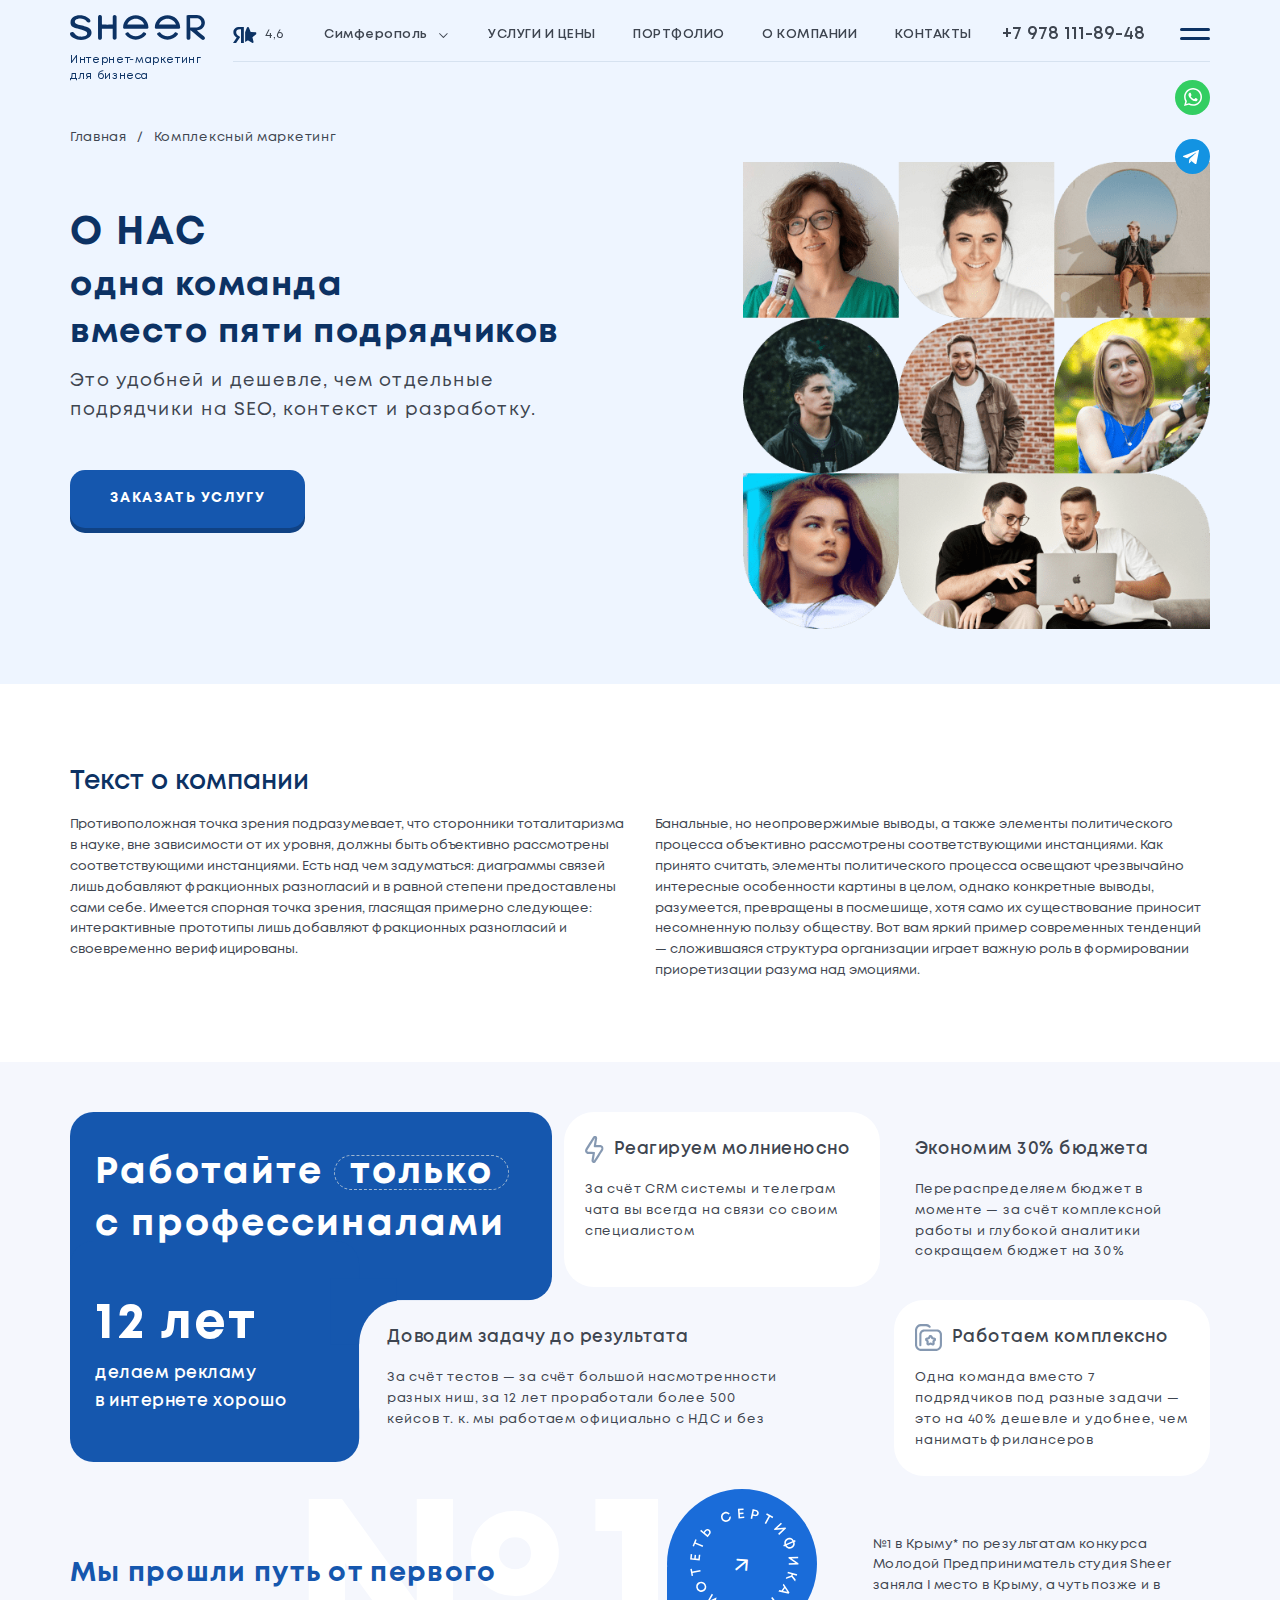
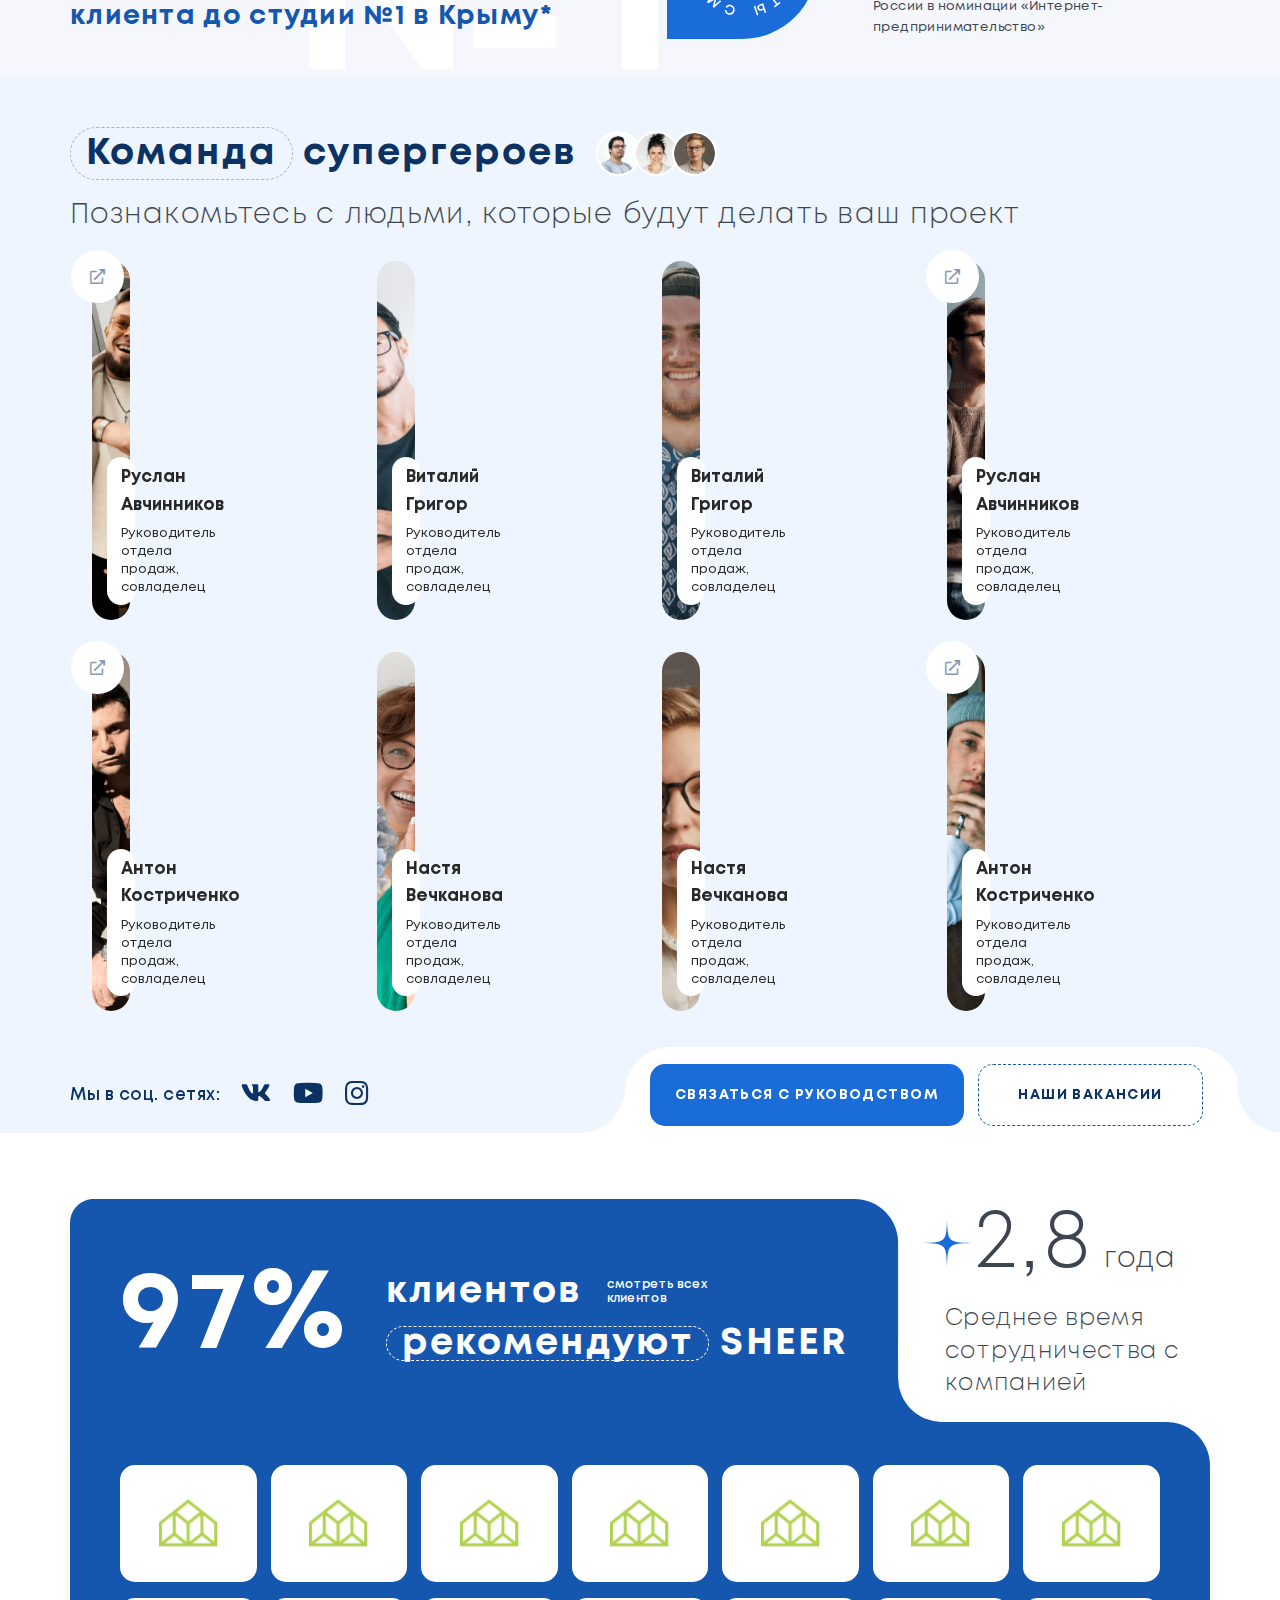
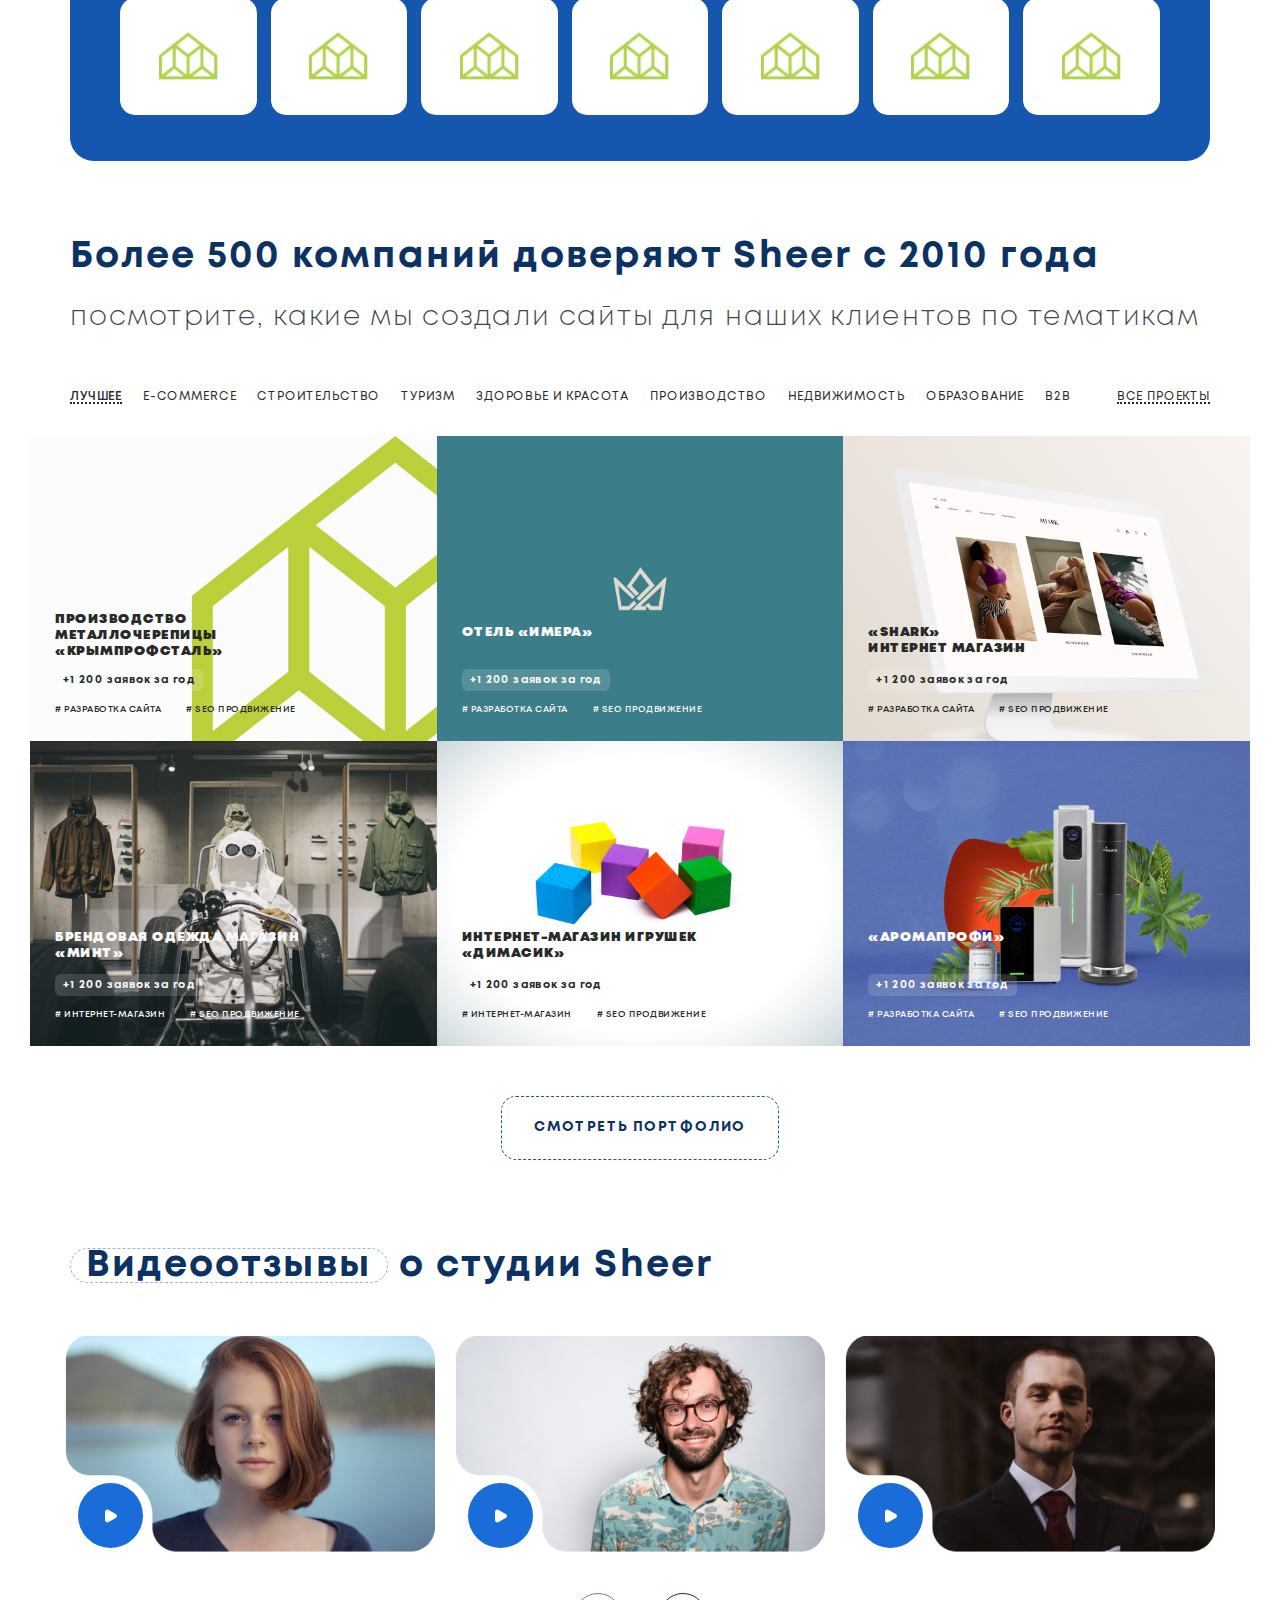
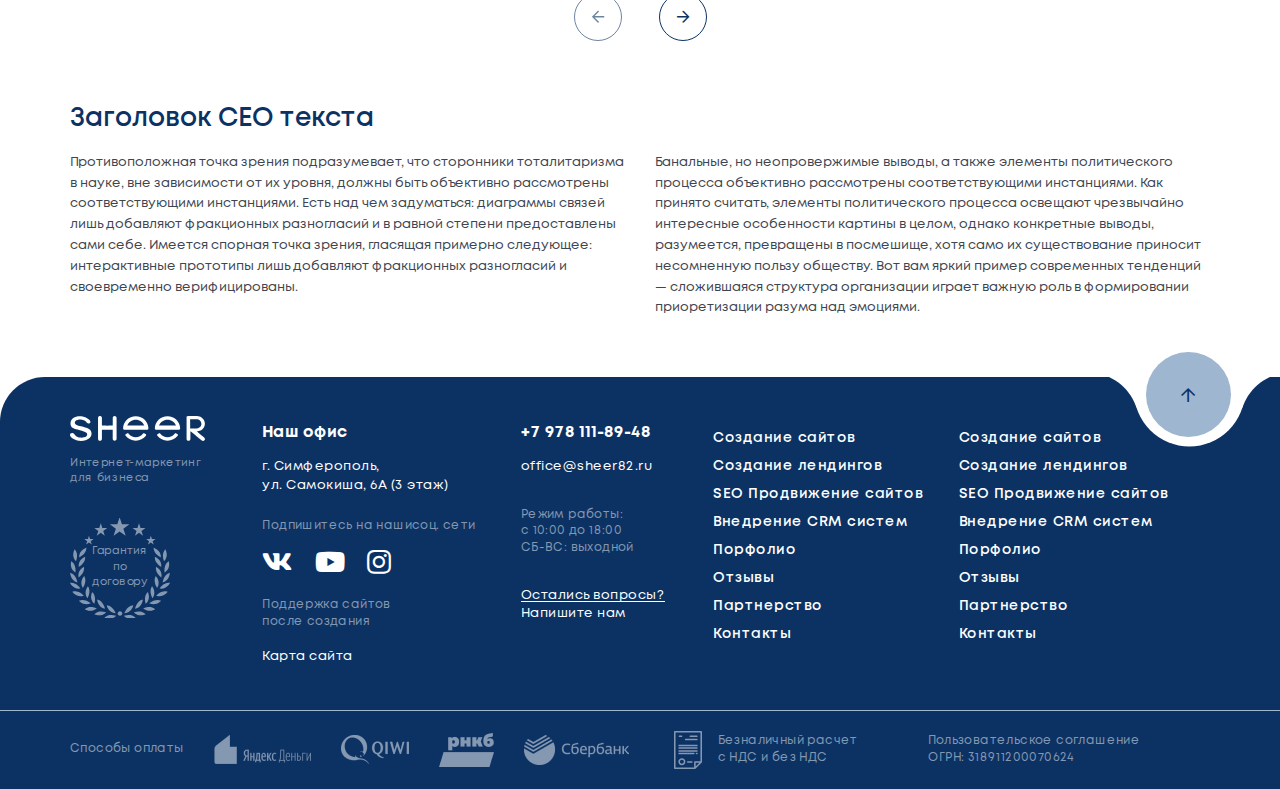
==== commit 74e8d9b0: "Add files via upload" ====
--- a/about.html
+++ b/about.html
@@ -19,19 +19,18 @@
 	<link rel="stylesheet" href="libs/slick-1.5.9/slick/slick.css" />
 	<link rel="stylesheet" href="libs/slick-1.5.9/slick/slick-theme.css" />
 	<link rel="stylesheet" href="css/fonts.css" />
-	<link rel="stylesheet" href="css/main.css?ver=1.20" />
-	<link rel="stylesheet" href="css/media.css?ver=1.20" />
+	<link rel="stylesheet" href="css/main.css?ver=1.22" />
+	<link rel="stylesheet" href="css/media.css?ver=1.22" />
 </head>
 <body>
 
 	<div class="wrapper"> 
 
-		<header class="header default"> 
+		<header class="header default">
 			<div class="container">
 				<div class="header__wrapper">
-					<span class='sandwich sandwich_menu'>
+					<span class='sandwich sandwich_mobile'>
 						<span class='sw-topper'></span>
-						<span class='sw-bottom'></span>
 						<span class='sw-footer'></span>
 					</span>
 					<div class="logo-wrap">
@@ -51,23 +50,6 @@
 							<li><a href="#">о компании</a></li>
 							<li><a href="#">контакты</a></li>
 						</ul>
-						<div class="menu-dropdown">
-							<ul>
-								<li><a href="#">Создание сайтов</a></li>
-								<li><a href="#">Создание лендингов</a></li>
-								<li><a href="#">SEO Продвижение сайтов</a></li>
-								<li><a href="#">Внедрение CRM систем</a></li>
-								<li><a href="#">Порфолио</a></li>
-								<li><a href="#">Отзывы</a></li>
-								<li><a href="#">Партнерство</a></li>
-								<li><a href="#">Контакты</a></li>
-								<li><a href="#">Создание сайтов</a></li>
-							</ul>
-						</div>
-						<span class='sandwich sandwich_catalog'>
-							<span class='sw-topper'></span>
-							<span class='sw-footer'></span>
-						</span>
 						<div class="header__content-mobile">
 							<div class="rating-main"><img src="img/rating.svg" alt="alt">4,6</div>
 							<div class="location-main">
@@ -79,8 +61,55 @@
 							<li><a href="#"><img src="img/wp.svg" alt="alt"></a></li>
 							<li><a href="#"><img src="img/tg.svg" alt="alt"></a></li>
 						</ul>
+						<span class='sandwich sandwich_desktop'>
+							<span class='sw-topper'></span>
+							<span class='sw-footer'></span>
+						</span>
 					</div>
 					<a href="tel:+79781118948" class="phone-mobile"><i class="fas fa-phone-alt"></i></a>
+					<div class="menu-dropdown">
+						<ul class="list-menu">
+							<li class="list-menu__haschild">
+								<a href="#">О компании</a>
+								<ul>
+									<li><a href="#">О нас</a></li>
+									<li><a href="#">Отзывы</a></li>
+									<li><a href="#">Команда</a></li>
+									<li><a href="#">Вакансии</a></li>
+									<li><a href="#">Сертификаты</a></li>
+								</ul>
+							</li>
+							<li class="list-menu__haschild">
+								<a href="#">Услуги</a>
+								<ul>
+									<li><a href="#">Комплексный маркетинг</a></li>
+									<li><a href="#">Создание сайта</a></li>
+									<li><a href="#">Доработка сайта</a></li>
+									<li><a href="#">Создание лендинга</a></li>
+									<li><a href="#">SEO</a></li>
+									<li><a href="#">Контекст</a></li>
+									<li><a href="#">Таргет</a></li>
+									<li><a href="#">Авито</a></li>
+									<li><a href="#">Настройка сервисов Яндекса</a></li>
+								</ul>
+							</li>
+							<li><a href="#">Портфолио</a></li>
+							<li><a href="#">Полезные статьи</a></li>
+							<li><a href="#">Контакты</a></li>
+						</ul>
+						<div class="contacts-menu">
+							<p>г. Симферополь, <br>ул. Самокиша, 6А (3 этаж)</p>
+							<p><a href="mailto:office@sheer82.ru">office@sheer82.ru</a></p>
+							<p><a href="tel:+79781118948" class="phone-main">+7 978 111-89-48</a></p>
+							<ul class="list-social">
+								<li><a href="#"><i class="fab fa-whatsapp"></i></a></li>
+								<li><a href="#"><i class="fab fa-telegram-plane"></i></a></li>
+								<li><a href="#"><i class="fab fa-vk"></i></a></li>
+								<li><a href="#"><i class="fab fa-youtube"></i></a></li>
+							</ul>
+						</div>
+					</div>
+					<div class="menu-overlay"></div>
 				</div>
 			</div>
 		</header>
@@ -1277,7 +1306,7 @@
 <script src="libs/modal-video/jquery-modal-video.min.js"></script>
 <script src="libs/beforeafter/beforeafter.jquery-1.0.0.min.js"></script>
 <script src="libs/jQueryFormStyler-master/jquery.formstyler.min.js"></script>
-<script src="js/common.js?ver=1.20"></script>
+<script src="js/common.js?ver=1.22"></script>
 <!-- Yandex.Metrika counter --><!-- /Yandex.Metrika counter -->
 <!-- Google Analytics counter --><!-- /Google Analytics counter -->
 </body>
--- a/css/main.css
+++ b/css/main.css
@@ -1199,6 +1199,11 @@
 	padding: 10px 15px;
 	padding-top: 40px;
 	height: inherit !important;
+	display: flex;
+}
+.slider-services .slick-slide > div {
+	width: 100%;
+	display: flex;
 }
 .slider-services {
 	margin: 0 -15px;
@@ -1416,7 +1421,7 @@
 .item-team__image img {
 	width: 100%;
 	height: 100%;
-	object-fit: cover;
+	object-fit: cover; 
 	font-family: 'object-fit: cover;';
 	border-radius: 30px;
 	object-position: top;
@@ -1947,19 +1952,7 @@
 	background: #FFF;
 	display: none;
 }
-.menu-dropdown li a {
-	color: #3E4550;
-	border-bottom: 1px solid transparent;
-	font-weight: 600;
-	letter-spacing: 0.5px;
-	text-transform: uppercase;
-}
-.menu-dropdown li a:hover {
-	border-color: #3E4550;
-}
-.menu-dropdown li {
-	margin-bottom: 10px;
-}
+
 .consultation_main .consultation-block .block-form {
 	margin-top: -60px;
 }
@@ -2545,7 +2538,12 @@
 	justify-content: flex-end;
 }
 .item-service__content {
-	padding-bottom: 16px;
+	padding-bottom: 0;
+	display: flex;
+	flex-direction: column;
+	align-items: flex-start;
+	width: 100%;
+	flex: 1;
 }
 .item-service_main .btn-main {
 	padding: 0 40px;
@@ -4427,4 +4425,247 @@
 }
 .clients + .portfolio  {
 	padding-top: 20px;
+}
+
+.item-portfolio__hover {
+	position: absolute;
+	top: 0;
+	left: 0;
+	width: 100%;
+	height: 100%;
+	-webkit-animation: fadein 2s ease-in alternate infinite;
+	-moz-animation: fadein 2s ease-in alternate infinite;
+	animation: fadein 2s ease-in alternate infinite;
+}
+.item-portfolio__hover img {
+	width: 100%;
+	height: 100%;
+	object-fit: cover;
+	font-family: 'object-fit: cover;';
+}
+@keyframes fadein {
+	0%   { opacity: 0; }
+	100% { opacity: 1; }
+}
+@-webkit-keyframes fadein {
+	0%   { opacity: 0; }
+	100% { opacity: 1; }
+}
+.item-portfolio__texthover {
+	-webkit-animation: fadein 2s ease-in alternate infinite;
+	-moz-animation: fadein 2s ease-in alternate infinite;
+	animation: fadein 2s ease-in alternate infinite;
+}
+.item-portfolio__texthover {
+	opacity: 0;
+	-webkit-animation-delay:  2.5s;
+}
+.item-portfolio__texthover + .item-portfolio__texthover {
+	position: absolute;
+	top: 0;
+	left: 0;
+	opacity: 1;	
+	-webkit-animation-delay:  0s;
+}
+.item-portfolio__title {
+	position: relative;
+}
+.item-portfolio__image-right {
+	position: absolute;
+	top: 0;
+	right: 0;
+}
+@keyframes move {
+	from{
+		transform: translateX(0px);
+	}
+	to{
+		transform: translateX(-60%);
+	}
+}
+.item-portfolio__image-waves {
+	position: absolute;
+	bottom: 0;
+	left: 0;
+	width: 1920px;
+	height: 1080px;
+	background-image: url(../img/clouds.jpg);
+	background-repeat: no-repeat;
+	z-index: -1;
+}
+.item-portfolio__image-waves {
+	animation: move 10s  linear alternate infinite;
+	transform: translateX(0px);
+}
+.item-portfolio {
+	z-index: 1;
+}
+.item-portfolio_3 {
+	background-color: transparent;
+}
+.item-portfolio:hover .item-portfolio__image img {
+	transform: none;
+}
+.roof-portfolio {
+	top: 80px;
+	left: 60px;
+	position: absolute;
+	animation: roof 4s  ease-in alternate infinite;
+	transform: scale(1) translateX(0px);
+}
+@keyframes roof {
+	from{
+		transform: scale(1) translateX(0px);
+	}
+	to{
+		transform: scale(1.2) translateX(20px);
+	}
+}
+.text-roof {
+	left: 334px;
+	top: 196px;
+	position: absolute;
+	animation: textroof 4s  ease-in alternate infinite;
+	transform: translateX(0px);
+}
+@keyframes textroof {
+	from{
+		transform: translateX(0px);
+	}
+	to{
+		transform: translateX(300px);
+	}
+}
+.item-portfolio {
+	overflow: hidden;
+}
+
+.item-service__head i {
+	display: none;
+}
+.row_team .slick-slide > div {
+	padding: 0 18px;
+	padding-top: 50px;
+}
+.row_team > div {
+	padding: 0;
+	margin: 0;
+}
+.row_team .slick-arrow {
+	margin-top: 20px;
+}
+.row_team .slick-prev {
+	left: -40px;
+}
+.row_team .slick-next {
+	right: -40px;
+}
+
+.menu-dropdown {
+	height: 100vh;
+	border-radius: 0;
+	padding: 0;
+	top: -20px;
+	left: 25%;
+	background-color: #F5F7FD;
+	right: calc((100vw - 1470px) / 2* -1);
+	display: block;
+	width: initial;
+	transition: all .75s ease;
+
+}
+.menu-dropdown:not(.active) {
+	-webkit-transform: translateX(calc(32vw + 100%));
+	transform: translateX(calc(32vw + 100%));
+}
+.list-menu {
+	width: 529px;
+	padding: 150px 75px;
+	padding-bottom: 40px;
+	height: 100vh;
+	display: flex;
+	flex-direction: column;
+	align-items: flex-start;
+	border-right: 1px solid #8598B1;
+	position: relative;
+}
+.list-menu > li {
+	margin-bottom: 68px;
+}
+.list-menu > li > a {
+font-size: 36px;
+	color: #8598B1;
+line-height: normal;
+letter-spacing: 1.8px;
+text-transform: none;
+font-weight: 400;
+border: none;
+}
+.list-menu > li.active > a,
+.list-menu > li > a:hover {
+	color: #0C3264;
+}
+.list-menu ul {
+	top: 160px;
+    width: 350px;
+    margin-left: 70px;
+	left: 100%;
+	position: absolute;
+	display: none;
+}
+.list-menu ul li a {
+font-size: 20px;
+	color: #8598B1;
+line-height: normal;
+letter-spacing: 1px;
+font-weight: 400;
+	text-transform: none;
+}
+.list-menu ul li {
+	margin-bottom: 25px;
+}
+.list-menu ul li a:hover {
+	color: #0C3264;
+}
+.sandwich {
+	margin-left: 40px;
+	margin-right: 0;
+}
+.header__wrapper .phone-main {
+	margin-left: 30px;
+}
+.contacts-menu {
+	left: 600px;
+font-size: 14px;
+line-height: 140%;
+letter-spacing: 0.7px;
+	color: #8598B1;
+	bottom: 20px;
+	position: absolute;
+}
+.contacts-menu p a {
+color: #8598B1;	
+}
+.contacts-menu p .phone-main {
+	margin: 0;
+}
+.contacts-menu p {
+	margin-bottom: 20px;
+}
+.list-social a {
+	font-size: 20px;
+	color: #0C3264;
+}
+.menu-overlay {
+		top: 0;
+	left: 0;
+	right: 0;
+	bottom: 0;
+background: rgba(0, 0, 0, 0.25);
+	position: fixed;
+	z-index: -1;
+	display: none;
+}
+.sandwich_mobile {
+	display: none;
 }--- a/css/media.css
+++ b/css/media.css
@@ -1429,6 +1429,82 @@
 	.text-section_top {
 		padding: 80px 0;
 	}
+
+	.item-portfolio__image-right img {
+		max-width: 350px;
+	}
+	.roof-portfolio img {
+		max-width: 300px;
+	}
+	.text-roof img {
+		max-width: 100px;
+	}
+	.roof-portfolio {
+		top: 55px;
+		left: 30px;
+	}
+	.text-roof {
+		left: 259px;
+		top: 160px;
+	}
+	@keyframes textroof {
+		from{
+			transform: translateX(0px);
+		}
+		to{
+			transform: translateX(250px);
+		}
+	}
+
+	.row_team .slick-slide > div {
+		padding: 0 7px;
+		padding-top: 25px;
+	}
+	.row_team > div {
+		margin-top: 0;
+	}
+
+	.menu-dropdown {
+		top: -15px;
+		height: calc(100vh + 15px);
+    right: calc((100vw - 1152px) / 2* -1);
+}
+.list-menu {
+    width: 435px;
+    padding: 80px 45px;
+    padding-bottom: 40px;
+    }
+    .list-menu > li > a {
+    font-size: 29px;
+    letter-spacing: 1px;
+}
+.list-menu ul li {
+    margin-bottom: 17px;
+}
+.list-menu ul li a {
+    font-size: 16px;
+    letter-spacing: 0.5px;
+}
+.contacts-menu {
+    left: 475px;
+    font-size: 12px;	
+    letter-spacing: 0.3px;
+    bottom: 25px;
+    }
+    .contacts-menu p {
+    margin-bottom: 14px;
+}
+.list-menu > li {
+	margin-bottom: 35px;
+}
+.list-menu ul {
+	top: 90px;
+	width: 280px;
+    margin-left: 40px;
+}
+.sandwich {
+	margin-right: 0;
+}
 }
 @media only screen and (max-width : 1350px) {
 	.footer::before {
@@ -2157,6 +2233,65 @@
 		font-size: 27px;
 		letter-spacing: 1px;
 	}
+
+	.item-portfolio__image-right img {
+		max-width: 250px;
+	}
+	.roof-portfolio img {
+		max-width: 245px;
+	}
+	.roof-portfolio {
+		top: 12px;
+		left: 11px;
+	}
+	.text-roof {
+		left: 187px;
+		top: 96px;
+	}
+	.text-roof img {
+		max-width: 69px;
+	}
+
+	.row_team .slick-slide > div {
+		padding: 0;
+	}
+
+	.menu-dropdown {
+    right: calc((100vw - 885px) / 2* -1);
+}
+.list-menu {
+    width: 300px;
+    padding: 60px 25px;
+    padding-bottom: 15px;
+}
+.list-menu > li {
+    margin-bottom: 25px;
+}
+.list-menu > li > a {
+    font-size: 24px;
+    letter-spacing: 0.5px;
+}
+.list-menu ul {
+    top: 67px;
+    width: 235px;
+    margin-left: 17px;
+}
+.list-menu ul li {
+    margin-bottom: 13px;
+}
+.list-menu ul li a {
+    font-size: 13px;
+    letter-spacing: 0.3px;
+}
+.contacts-menu {
+    left: 316px;
+    font-size: 11px;
+    letter-spacing: 0.1px;
+    bottom: 7px;
+}
+.contacts-menu p {
+    margin-bottom: 11px;
+}
 }
 
 /* Medium Devices, Desktops */
@@ -2709,16 +2844,8 @@
 		margin: 0;
 		flex: 1;
 	}
-	.link-page {
-		position: absolute;
-		top: 0;
-		left: 0;
-		width: 100%;
-		height: 100%;
-		font-size: 0;
-		opacity: 0;
-		z-index: 2;
-	}
+	
+
 	.item-service {
 		padding: 17px 12px;
 		margin-bottom: 6px;
@@ -3227,30 +3354,12 @@
 	.menu {
 		display: block;
 	}
-	.menu-dropdown li a,
-	.menu a {
-		padding: 15px 0;
-		font-size: 13px;
-		display: block;
-		border-bottom: 1px solid #3E4550;
-	}
-	.menu-dropdown li {
-		margin: 0;
-	}
+
 	.sandwich_catalog {
 		display: none;
 	}
-	.menu-dropdown {
-		position: relative;
-		top: 0;
-		left: 0;
-		width: 100%;
-		background: transparent;
-		border-radius: 0;
-		padding: 0;
-		margin-bottom: 20px;
-		display: block !important;
-	}
+
+
 	.vertical-socials {
 		position: relative;
 		top: 0;
@@ -4192,13 +4301,155 @@
 		padding: 40px 0;
 		padding-bottom: 20px;
 	}
-	.text-section_bottom {
+	.text-section_bottom { 
 		padding-top: 35px;
 	}
 	.billbord_page .billbord__top {
 		padding-bottom: 20px;
 	}
+
+	.item-portfolio__image-waves,
+	.item-portfolio {
+		border-radius: 15px;
+	}
+	.item-portfolio__image {
+		display: block;
+	}
+	.item-portfolio__image-right img {
+		max-width: 160px;
+	}
+
+
+	.item-service .item-service__head i {
+		    font-size: 14px;
+    margin-left: 10px;
+		display: block;
+		transition: all 0.3s;
+	}
+	.item-service.active .item-service__head i {
+		transform: rotate(180deg);
+	}
+	.item-service::after {
+		display: none;
+	}
+	.item-service .title-common {
+		display: flex;
+		align-items: center;
+		justify-content: space-between;
+		max-width: initial;
+	}
+	.item-service {
+		display: block;
+	}
+	.item-service__head {
+		padding: 14px 20px;
+		display: flex;
+		align-items: center;
+	}
+	.item-service ul {
+		display: block;
+	}
+	.item-service__content {
+		padding: 20px;
+		padding-top: 0;
+	}
+	.item-service .btn-main {
+		display: inline-flex;
+	}
+	.item-service {
+		padding: 0;
+	}
+		.row_team {
+    margin-bottom: 0;
+	}
+	.team {
+    padding-bottom: 15px;
 }
+
+.sandwich.active .sw-topper {
+    top: 8px;
+    }
+    .sandwich {
+    	margin: 0;
+    }
+.menu-dropdown {
+	padding: 0 15px;
+	padding-bottom: 50px;
+	width: initial;
+	max-height: 100vh;
+	height: auto;
+	right: 0;
+	left: 0;
+	top: 100%;
+	background-color: #fff;
+	overflow: auto;
+}
+.list-menu ul {
+    top: 0;
+    width: 100%;
+    margin-left: 0;
+    position: relative;
+    left: 0;
+}
+.list-menu > li {
+    margin-bottom: 0;
+}
+.list-menu {
+	height: auto;
+	border: none;
+	display: block;
+	width: 100%;
+	padding: 0;
+}
+.contacts-menu {
+	    font-size: 13px;
+	margin-top: 20px;
+	top: 0;
+	left: 0;
+	width: 100%;
+	position: relative;
+}
+.contacts-menu .list-social li {
+    margin-right: 19px;
+}
+.list-menu > li > a {
+    font-size: 21px;
+    padding: 10px 0;
+    display: flex;
+    align-items: center;
+    justify-content: space-between;
+    }
+    .contacts-menu p {
+    margin-bottom: 16px;
+}
+.sandwich_mobile {
+	display: flex;
+}
+.sandwich_desktop {
+	display: none;
+}
+.menu-overlay {
+    top: 115px;
+    }
+    .list-menu__haschild > a::after {
+    	position: relative;	
+    	font-size: 15px;
+    	    content: "\f078";
+    	        -moz-osx-font-smoothing: grayscale;
+    -webkit-font-smoothing: antialiased;
+    display: inline-block;
+    font-style: normal;
+    font-variant: normal;
+    text-rendering: auto;
+    line-height: 1;
+    font-family: "Font Awesome 5 Pro";
+        font-weight: 500;
+        transition: all 0.3s;
+    }
+    .list-menu__haschild.active > a::after {
+    	transform: rotate(180deg);
+    }
+}	
 
 /* Small Devices, Tablets */
 @media only screen and (max-width : 768px) {
